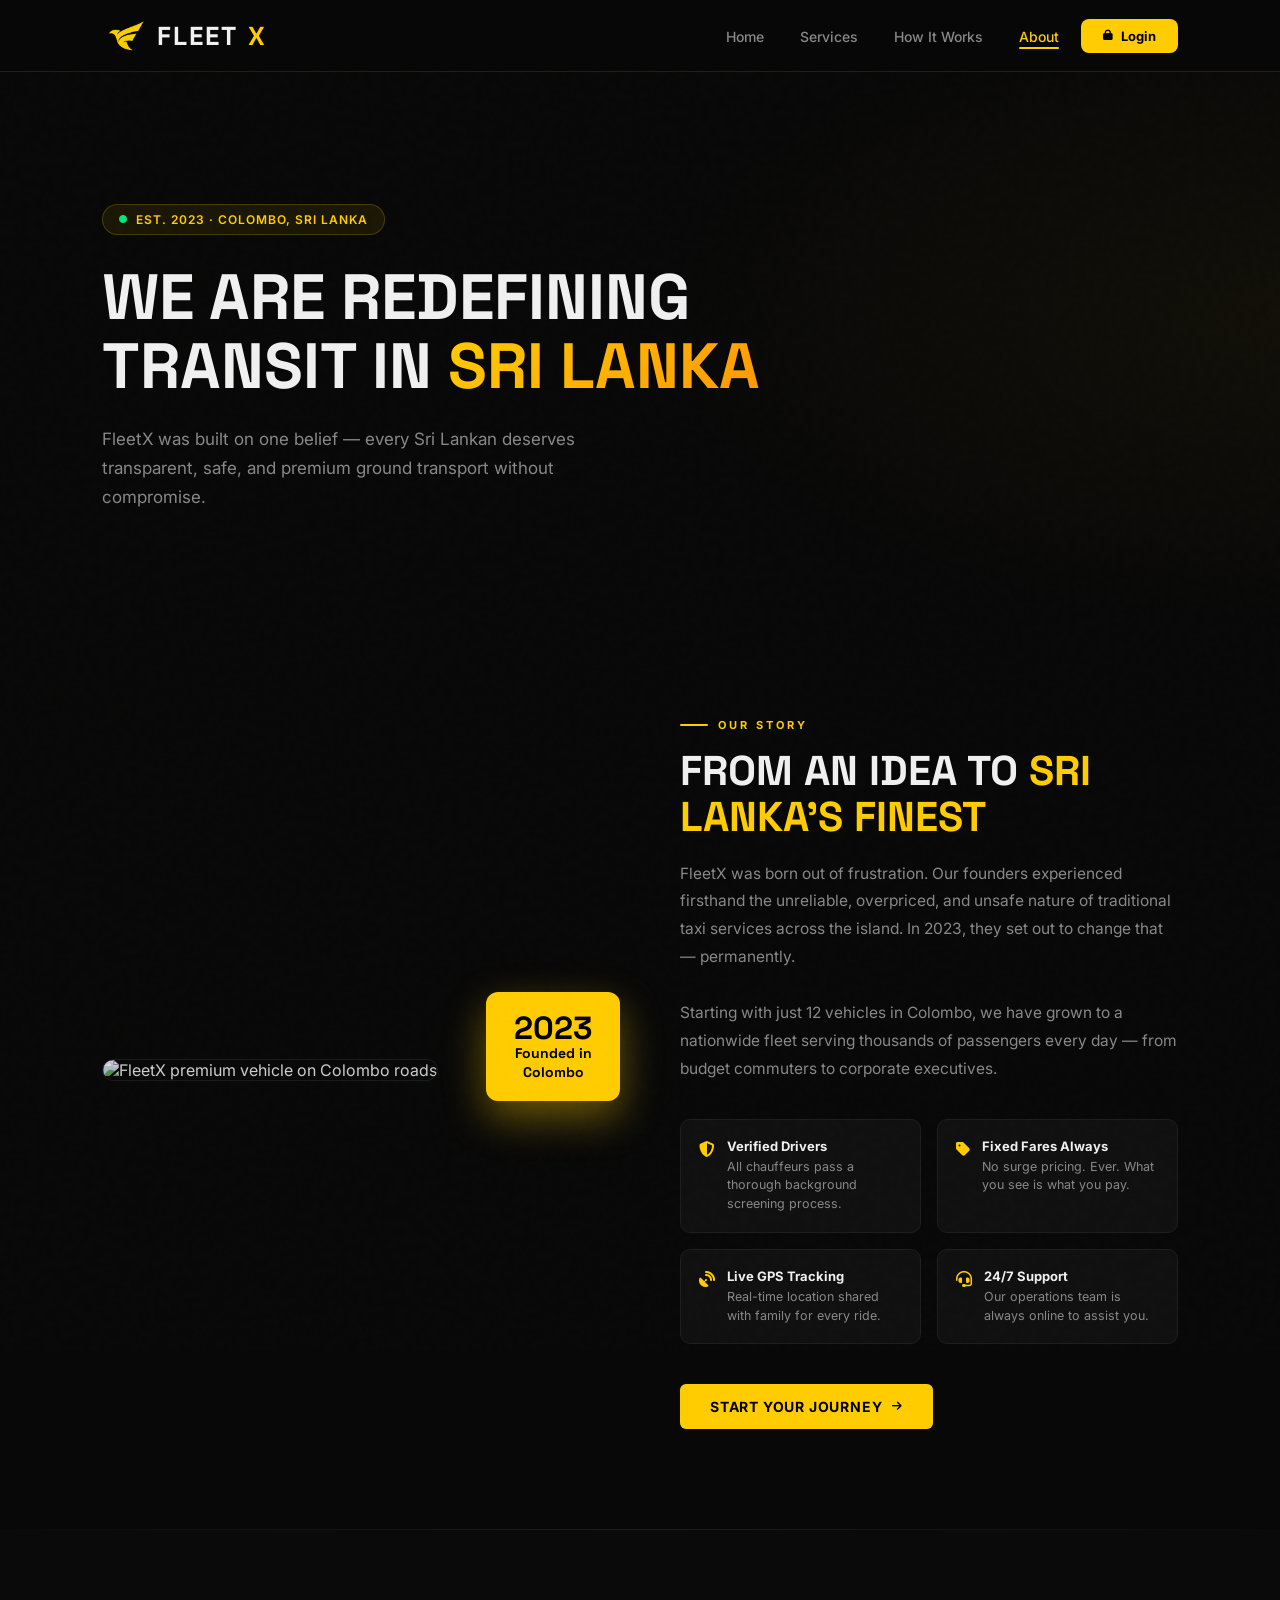
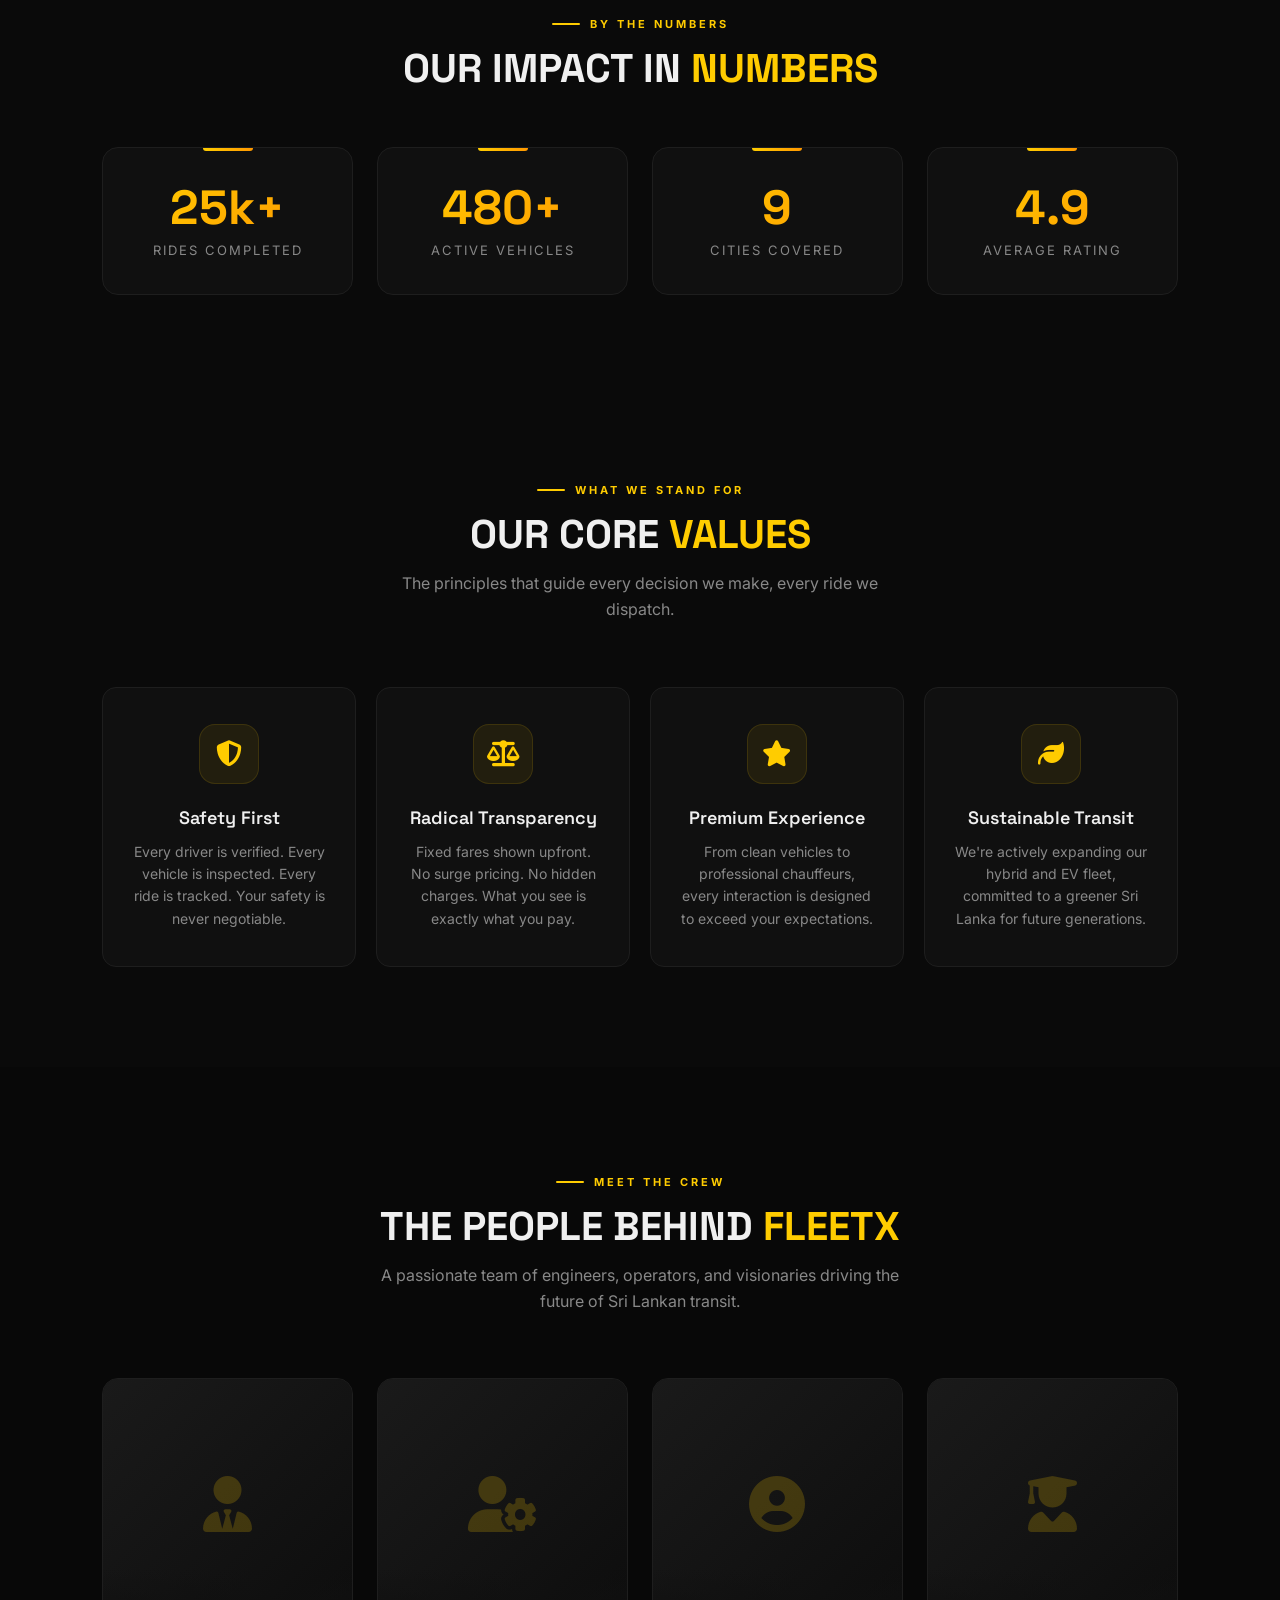
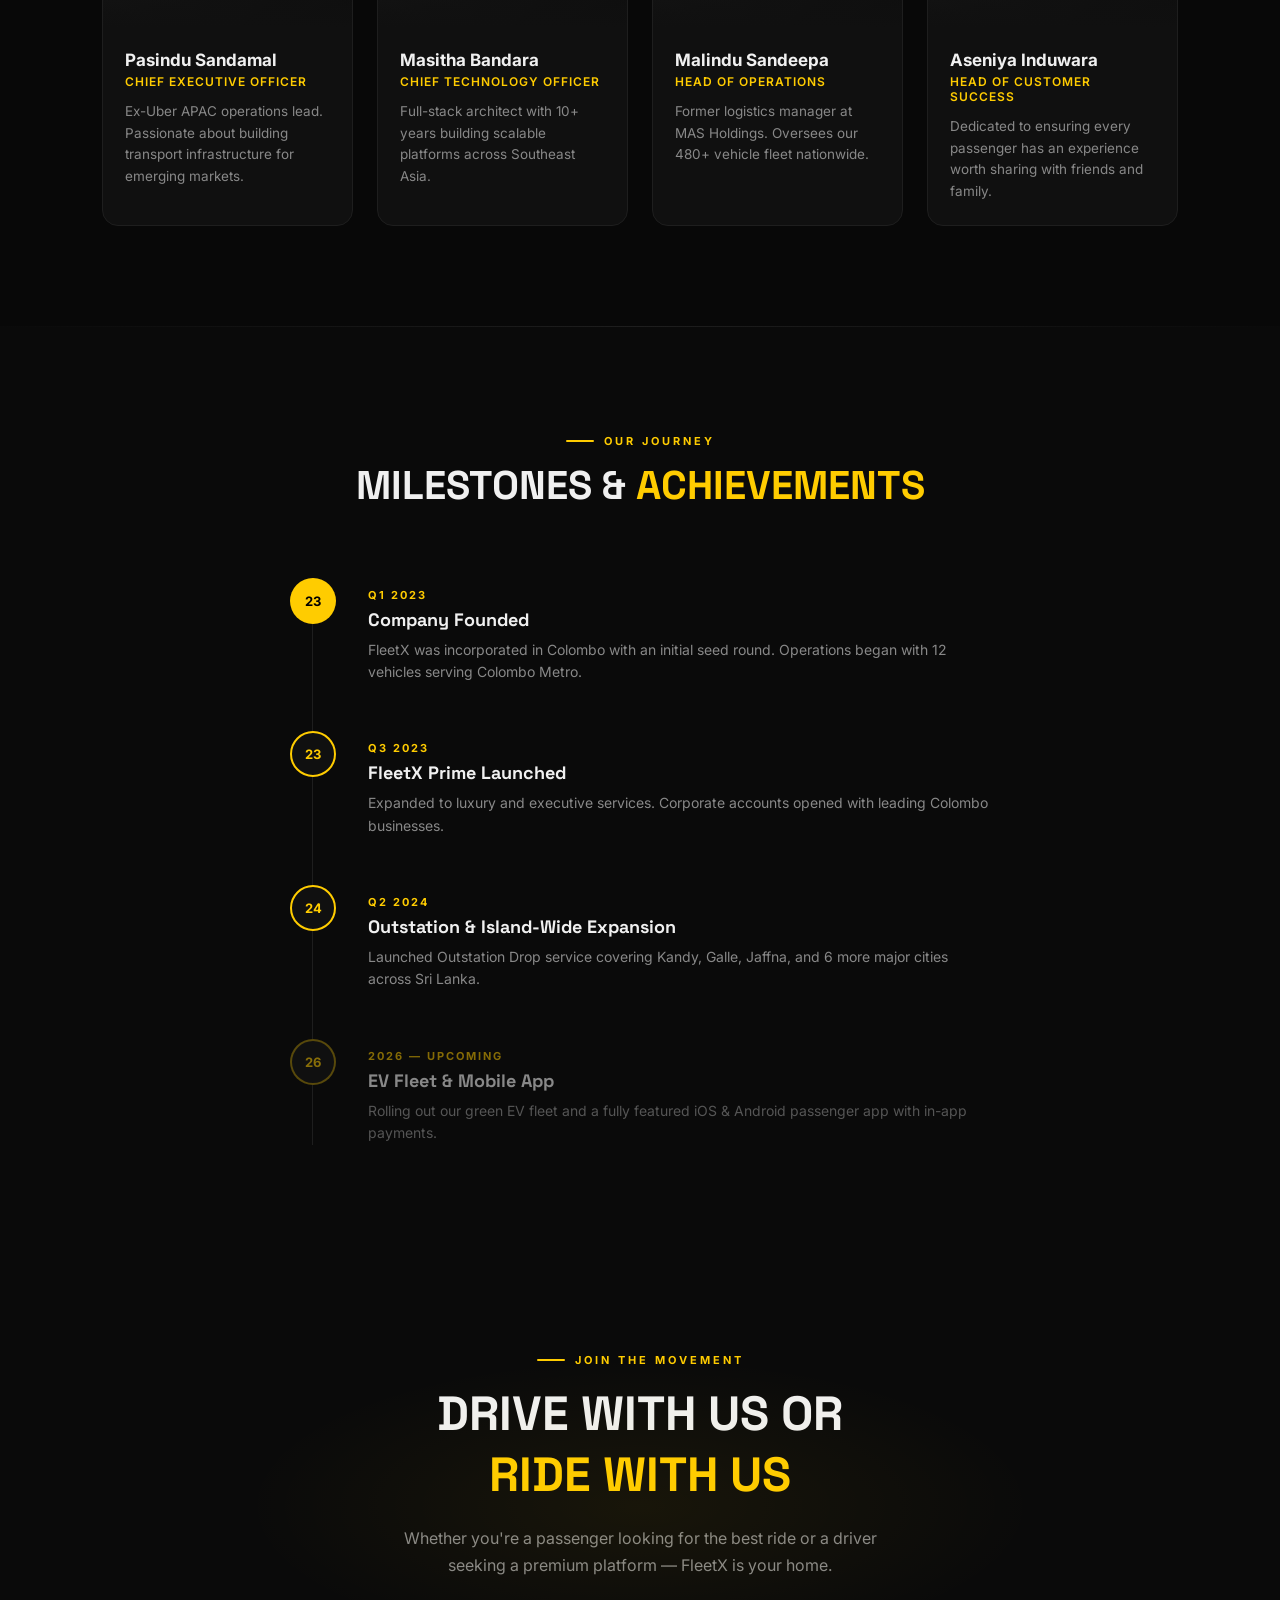
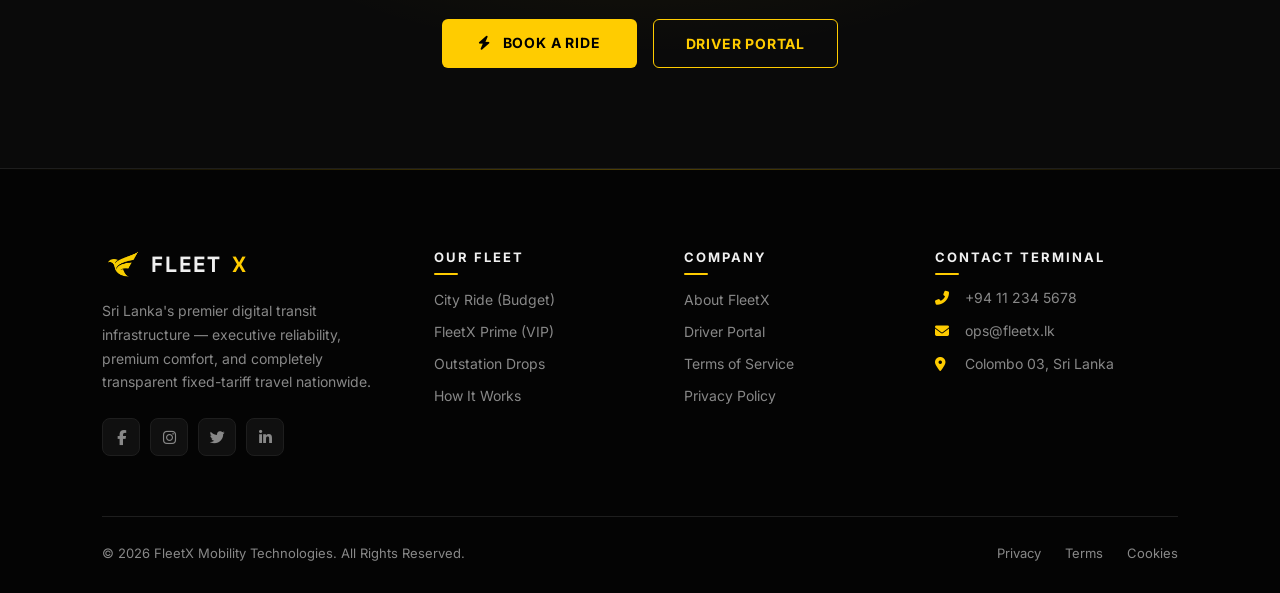
==== about.html @ 4b67a102 "Replace project with pasindu136/fleetX - updated full project files" ====
<!DOCTYPE html>
<html lang="en">

<head>
    <meta charset="UTF-8">
    <meta name="viewport" content="width=device-width, initial-scale=1.0">
    <meta name="description"
        content="About FleetX — Learn our story, mission, and the team driving Sri Lanka's premium taxi revolution.">
    <title>FleetX | About Us — Our Story &amp; Mission</title>
    <link rel="stylesheet" href="https://cdnjs.cloudflare.com/ajax/libs/font-awesome/6.4.0/css/all.min.css">
    <link rel="stylesheet" href="css/style.css">
</head>

<body>

    <!-- PAGE LOADER -->
    <div class="page-loader" id="pageLoader">
        <div class="loader-spinner"></div>
        <div class="loader-text">Loading Story...</div>
    </div>

    <!-- HEADER -->
    <header id="mainHeader">
        <a href="index.html" class="logo" style="display: flex; align-items: center; gap: 10px; text-decoration: none;">
            <img src="img/hed-logo.png" alt="FleetX Logo" style="height: 35px; width: auto; object-fit: contain;">
            FLEET<span>X</span>
        </a>
        <nav>
            <ul>
                <li><a href="index.html">Home</a></li>
                <li><a href="booking.html">Services</a></li>
                <li><a href="index.html#how-it-works">How It Works</a></li>
                <li><a href="about.html" class="active">About</a></li>
                <li id="navAuthArea">
                    <a href="#" onclick="fxOpenAuthPanel(); return false;" class="fx-login-trigger" id="fxLoginBtn" style="padding:9px 22px;font-size:13px;display:flex;align-items:center;gap:8px;text-decoration:none; background: var(--accent, #ffcc00); color: #000; font-weight: 700; border-radius: 8px; transition: opacity 0.2s, transform 0.2s;" onmouseover="this.style.opacity='0.9'; this.style.transform='translateY(-1px)';" onmouseout="this.style.opacity='1'; this.style.transform='translateY(0)';">
                        <i class="fas fa-lock" style="font-size:11px;"></i> Login
                    </a>
                </li>
            </ul>
        </nav>
    </header>

    <!-- ABOUT HERO -->
    <section class="about-hero page-wrapper">
        <div class="about-hero-bg"></div>
        <div class="about-hero-glow"></div>
        <div style="position: relative; z-index: 10; max-width: 700px;">
            <div class="hero-badge" style="animation: none; opacity: 1;">
                <i class="fas fa-circle" style="font-size: 8px; color: var(--success);"></i>
                Est. 2023 · Colombo, Sri Lanka
            </div>
            <h1
                style="font-family: var(--font-display); font-size: 4rem; font-weight: 700; line-height: 1.08; margin-bottom: 24px;">
                WE ARE REDEFINING<br>TRANSIT IN <span
                    style="background: linear-gradient(135deg, #ffcc00, #ff9800); -webkit-background-clip: text; -webkit-text-fill-color: transparent; background-clip: text;">SRI
                    LANKA</span>
            </h1>
            <p style="font-size: 17px; color: var(--text-muted); line-height: 1.7; max-width: 560px;">
                FleetX was built on one belief — every Sri Lankan deserves transparent, safe, and premium ground
                transport without compromise.
            </p>
        </div>
    </section>

    <!-- ABOUT STORY SECTION -->
    <section style="padding: 0 0 0 0; background: var(--bg-main);">
        <div class="about-grid" style="padding-top: 80px;">
            <div class="about-image-block reveal">
                <img src="https://images.unsplash.com/photo-1449965408869-eaa3f722e40d?auto=format&fit=crop&w=800&q=80"
                    alt="FleetX premium vehicle on Colombo roads" class="about-image-main" />
                <div class="about-image-badge">
                    <span class="big">2023</span>
                    Founded in<br>Colombo
                </div>
            </div>

            <div class="about-text-block reveal reveal-delay-1">
                <div class="section-label">Our Story</div>
                <h2>FROM AN IDEA TO <span>SRI LANKA'S FINEST</span></h2>
                <p>
                    FleetX was born out of frustration. Our founders experienced firsthand the unreliable, overpriced,
                    and unsafe nature of traditional taxi services across the island. In 2023, they set out to change
                    that — permanently.
                    <br><br>
                    Starting with just 12 vehicles in Colombo, we have grown to a nationwide fleet serving thousands of
                    passengers every day — from budget commuters to corporate executives.
                </p>

                <div class="about-features">
                    <div class="about-feature-item">
                        <i class="fas fa-shield-alt"></i>
                        <div>
                            <h5>Verified Drivers</h5>
                            <p>All chauffeurs pass a thorough background screening process.</p>
                        </div>
                    </div>
                    <div class="about-feature-item">
                        <i class="fas fa-tag"></i>
                        <div>
                            <h5>Fixed Fares Always</h5>
                            <p>No surge pricing. Ever. What you see is what you pay.</p>
                        </div>
                    </div>
                    <div class="about-feature-item">
                        <i class="fas fa-satellite-dish"></i>
                        <div>
                            <h5>Live GPS Tracking</h5>
                            <p>Real-time location shared with family for every ride.</p>
                        </div>
                    </div>
                    <div class="about-feature-item">
                        <i class="fas fa-headset"></i>
                        <div>
                            <h5>24/7 Support</h5>
                            <p>Our operations team is always online to assist you.</p>
                        </div>
                    </div>
                </div>

                <a href="#" onclick="fxRequireAuth(() => { window.location.href = 'booking.html'; }); return false;"
                    class="btn-primary"
                    style="display: inline-flex; align-items: center; gap: 10px; font-size: 14px; padding: 14px 30px; text-decoration: none;">
                    Start Your Journey <i class="fas fa-arrow-right" style="font-size: 11px;"></i>
                </a>
            </div>
        </div>
    </section>

    <!-- NUMBERS SECTION -->
    <section style="padding: 80px 8%; background: #0a0a0a; position: relative;">
        <div
            style="position: absolute; top: 0; left: 0; right: 0; height: 1px; background: linear-gradient(to right, transparent, var(--border), transparent);">
        </div>
        <div class="section-title reveal" style="margin-bottom: 56px;">
            <div class="section-label">By The Numbers</div>
            <h2>OUR IMPACT IN <span>NUMBERS</span></h2>
        </div>
        <div style="display: grid; grid-template-columns: repeat(auto-fit, minmax(200px, 1fr)); gap: 24px;">
            <div class="reveal reveal-delay-1"
                style="background: var(--bg-card); border: 1px solid var(--border); border-radius: 16px; padding: 36px 28px; text-align: center; position: relative; overflow: hidden;">
                <div
                    style="position: absolute; top: 0; left: 50%; transform: translateX(-50%); width: 50px; height: 3px; background: linear-gradient(to right, var(--accent), #ff9800); border-radius: 0 0 4px 4px;">
                </div>
                <div
                    style="font-family: var(--font-display); font-size: 3rem; font-weight: 700; background: linear-gradient(135deg, #ffcc00, #ff9800); -webkit-background-clip: text; -webkit-text-fill-color: transparent; background-clip: text; line-height: 1; margin-bottom: 10px;">
                    25k+</div>
                <div style="color: var(--text-muted); font-size: 13px; text-transform: uppercase; letter-spacing: 2px;">
                    Rides Completed</div>
            </div>
            <div class="reveal reveal-delay-2"
                style="background: var(--bg-card); border: 1px solid var(--border); border-radius: 16px; padding: 36px 28px; text-align: center; position: relative; overflow: hidden;">
                <div
                    style="position: absolute; top: 0; left: 50%; transform: translateX(-50%); width: 50px; height: 3px; background: linear-gradient(to right, var(--accent), #ff9800); border-radius: 0 0 4px 4px;">
                </div>
                <div
                    style="font-family: var(--font-display); font-size: 3rem; font-weight: 700; background: linear-gradient(135deg, #ffcc00, #ff9800); -webkit-background-clip: text; -webkit-text-fill-color: transparent; background-clip: text; line-height: 1; margin-bottom: 10px;">
                    480+</div>
                <div style="color: var(--text-muted); font-size: 13px; text-transform: uppercase; letter-spacing: 2px;">
                    Active Vehicles</div>
            </div>
            <div class="reveal reveal-delay-3"
                style="background: var(--bg-card); border: 1px solid var(--border); border-radius: 16px; padding: 36px 28px; text-align: center; position: relative; overflow: hidden;">
                <div
                    style="position: absolute; top: 0; left: 50%; transform: translateX(-50%); width: 50px; height: 3px; background: linear-gradient(to right, var(--accent), #ff9800); border-radius: 0 0 4px 4px;">
                </div>
                <div
                    style="font-family: var(--font-display); font-size: 3rem; font-weight: 700; background: linear-gradient(135deg, #ffcc00, #ff9800); -webkit-background-clip: text; -webkit-text-fill-color: transparent; background-clip: text; line-height: 1; margin-bottom: 10px;">
                    9</div>
                <div style="color: var(--text-muted); font-size: 13px; text-transform: uppercase; letter-spacing: 2px;">
                    Cities Covered</div>
            </div>
            <div class="reveal reveal-delay-4"
                style="background: var(--bg-card); border: 1px solid var(--border); border-radius: 16px; padding: 36px 28px; text-align: center; position: relative; overflow: hidden;">
                <div
                    style="position: absolute; top: 0; left: 50%; transform: translateX(-50%); width: 50px; height: 3px; background: linear-gradient(to right, var(--accent), #ff9800); border-radius: 0 0 4px 4px;">
                </div>
                <div
                    style="font-family: var(--font-display); font-size: 3rem; font-weight: 700; background: linear-gradient(135deg, #ffcc00, #ff9800); -webkit-background-clip: text; -webkit-text-fill-color: transparent; background-clip: text; line-height: 1; margin-bottom: 10px;">
                    4.9</div>
                <div style="color: var(--text-muted); font-size: 13px; text-transform: uppercase; letter-spacing: 2px;">
                    Average Rating</div>
            </div>
        </div>
    </section>

    <!-- VALUES SECTION -->
    <section class="values-section">
        <div class="section-title reveal">
            <div class="section-label">What We Stand For</div>
            <h2>OUR CORE <span>VALUES</span></h2>
            <p>The principles that guide every decision we make, every ride we dispatch.</p>
        </div>

        <div class="values-grid">
            <div class="value-card reveal reveal-delay-1">
                <div class="value-icon"><i class="fas fa-shield-alt"></i></div>
                <h4>Safety First</h4>
                <p>Every driver is verified. Every vehicle is inspected. Every ride is tracked. Your safety is never
                    negotiable.</p>
            </div>
            <div class="value-card reveal reveal-delay-2">
                <div class="value-icon"><i class="fas fa-balance-scale"></i></div>
                <h4>Radical Transparency</h4>
                <p>Fixed fares shown upfront. No surge pricing. No hidden charges. What you see is exactly what you pay.
                </p>
            </div>
            <div class="value-card reveal reveal-delay-3">
                <div class="value-icon"><i class="fas fa-star"></i></div>
                <h4>Premium Experience</h4>
                <p>From clean vehicles to professional chauffeurs, every interaction is designed to exceed your
                    expectations.</p>
            </div>
            <div class="value-card reveal reveal-delay-4">
                <div class="value-icon"><i class="fas fa-leaf"></i></div>
                <h4>Sustainable Transit</h4>
                <p>We're actively expanding our hybrid and EV fleet, committed to a greener Sri Lanka for future
                    generations.</p>
            </div>
        </div>
    </section>

    <!-- TEAM SECTION -->
    <section class="team-section">
        <div class="section-title reveal">
            <div class="section-label">Meet The Crew</div>
            <h2>THE PEOPLE BEHIND <span>FLEETX</span></h2>
            <p>A passionate team of engineers, operators, and visionaries driving the future of Sri Lankan transit.</p>
        </div>

        <div class="team-grid">
            <div class="team-card reveal reveal-delay-1">
                <div class="team-card-img">
                    <i class="fas fa-user-tie"></i>
                </div>
                <div class="team-card-body">
                    <h4>Pasindu Sandamal</h4>
                    <div class="role">Chief Executive Officer</div>
                    <p>Ex-Uber APAC operations lead. Passionate about building transport infrastructure for emerging
                        markets.</p>
                </div>
            </div>
            <div class="team-card reveal reveal-delay-2">
                <div class="team-card-img">
                    <i class="fas fa-user-cog"></i>
                </div>
                <div class="team-card-body">
                    <h4>Masitha Bandara</h4>
                    <div class="role">Chief Technology Officer</div>
                    <p>Full-stack architect with 10+ years building scalable platforms across Southeast Asia.</p>
                </div>
            </div>
            <div class="team-card reveal reveal-delay-3">
                <div class="team-card-img">
                    <i class="fas fa-user-circle"></i>
                </div>
                <div class="team-card-body">
                    <h4>Malindu Sandeepa</h4>
                    <div class="role">Head of Operations</div>
                    <p>Former logistics manager at MAS Holdings. Oversees our 480+ vehicle fleet nationwide.</p>
                </div>
            </div>
            <div class="team-card reveal reveal-delay-4">
                <div class="team-card-img">
                    <i class="fas fa-user-graduate"></i>
                </div>
                <div class="team-card-body">
                    <h4>Aseniya Induwara</h4>
                    <div class="role">Head of Customer Success</div>
                    <p>Dedicated to ensuring every passenger has an experience worth sharing with friends and family.
                    </p>
                </div>
            </div>
        </div>
    </section>

    <!-- MILESTONES TIMELINE -->
    <section style="padding: 100px 8%; background: #0a0a0a; position: relative;">
        <div
            style="position: absolute; top: 0; left: 0; right: 0; height: 1px; background: linear-gradient(to right, transparent, var(--border), transparent);">
        </div>
        <div class="section-title reveal" style="margin-bottom: 70px;">
            <div class="section-label">Our Journey</div>
            <h2>MILESTONES &amp; <span>ACHIEVEMENTS</span></h2>
        </div>
        <div style="max-width: 700px; margin: 0 auto; position: relative;">
            <div style="position: absolute; left: 22px; top: 0; bottom: 0; width: 1px; background: var(--border);">
            </div>

            <div class="reveal" style="display: flex; gap: 32px; margin-bottom: 48px; position: relative;">
                <div
                    style="width: 46px; height: 46px; background: var(--accent); border-radius: 50%; display: flex; align-items: center; justify-content: center; color: #000; font-weight: 700; font-size: 13px; flex-shrink: 0; position: relative; z-index: 2;">
                    23</div>
                <div style="padding-top: 10px;">
                    <div
                        style="font-size: 11px; color: var(--accent); font-weight: 700; text-transform: uppercase; letter-spacing: 2px; margin-bottom: 6px;">
                        Q1 2023</div>
                    <h4 style="font-family: var(--font-display); font-size: 18px; margin-bottom: 8px;">Company Founded
                    </h4>
                    <p style="color: var(--text-muted); font-size: 14px; line-height: 1.6;">FleetX was incorporated in
                        Colombo with an initial seed round. Operations began with 12 vehicles serving Colombo Metro.</p>
                </div>
            </div>

            <div class="reveal reveal-delay-1"
                style="display: flex; gap: 32px; margin-bottom: 48px; position: relative;">
                <div
                    style="width: 46px; height: 46px; background: var(--bg-card); border: 2px solid var(--accent); border-radius: 50%; display: flex; align-items: center; justify-content: center; color: var(--accent); font-weight: 700; font-size: 13px; flex-shrink: 0; position: relative; z-index: 2;">
                    23</div>
                <div style="padding-top: 10px;">
                    <div
                        style="font-size: 11px; color: var(--accent); font-weight: 700; text-transform: uppercase; letter-spacing: 2px; margin-bottom: 6px;">
                        Q3 2023</div>
                    <h4 style="font-family: var(--font-display); font-size: 18px; margin-bottom: 8px;">FleetX Prime
                        Launched</h4>
                    <p style="color: var(--text-muted); font-size: 14px; line-height: 1.6;">Expanded to luxury and
                        executive services. Corporate accounts opened with leading Colombo businesses.</p>
                </div>
            </div>

            <div class="reveal reveal-delay-2"
                style="display: flex; gap: 32px; margin-bottom: 48px; position: relative;">
                <div
                    style="width: 46px; height: 46px; background: var(--bg-card); border: 2px solid var(--accent); border-radius: 50%; display: flex; align-items: center; justify-content: center; color: var(--accent); font-weight: 700; font-size: 13px; flex-shrink: 0; position: relative; z-index: 2;">
                    24</div>
                <div style="padding-top: 10px;">
                    <div
                        style="font-size: 11px; color: var(--accent); font-weight: 700; text-transform: uppercase; letter-spacing: 2px; margin-bottom: 6px;">
                        Q2 2024</div>
                    <h4 style="font-family: var(--font-display); font-size: 18px; margin-bottom: 8px;">Outstation &amp;
                        Island-Wide Expansion</h4>
                    <p style="color: var(--text-muted); font-size: 14px; line-height: 1.6;">Launched Outstation Drop
                        service covering Kandy, Galle, Jaffna, and 6 more major cities across Sri Lanka.</p>
                </div>
            </div>

            <div class="reveal reveal-delay-3" style="display: flex; gap: 32px; position: relative;">
                <div
                    style="width: 46px; height: 46px; background: var(--bg-card); border: 2px solid rgba(255, 204, 0, 0.3); border-radius: 50%; display: flex; align-items: center; justify-content: center; color: rgba(255, 204, 0, 0.5); font-weight: 700; font-size: 13px; flex-shrink: 0; position: relative; z-index: 2;">
                    26</div>
                <div style="padding-top: 10px;">
                    <div
                        style="font-size: 11px; color: rgba(255, 204, 0, 0.5); font-weight: 700; text-transform: uppercase; letter-spacing: 2px; margin-bottom: 6px;">
                        2026 — Upcoming</div>
                    <h4
                        style="font-family: var(--font-display); font-size: 18px; margin-bottom: 8px; color: var(--text-muted);">
                        EV Fleet &amp; Mobile App</h4>
                    <p style="color: var(--text-dim); font-size: 14px; line-height: 1.6;">Rolling out our green EV fleet
                        and a fully featured iOS &amp; Android passenger app with in-app payments.</p>
                </div>
            </div>
        </div>
    </section>

    <!-- CTA SECTION -->
    <section class="cta-section reveal">
        <div class="section-label" style="justify-content: center;">Join the Movement</div>
        <h2>DRIVE WITH US OR<br><span>RIDE WITH US</span></h2>
        <p>Whether you're a passenger looking for the best ride or a driver seeking a premium platform — FleetX is your
            home.</p>
        <div class="cta-btn-group">
            <a href="index.html" class="btn-primary"
                style="font-size: 14px; padding: 15px 36px; text-decoration: none;">
                <i class="fas fa-bolt" style="margin-right: 8px;"></i> Book a Ride
            </a>
            <a href="#" onclick="fxShowToast('Driver Portal integration coming soon!', 'info'); return false;"
                class="btn-outline-accent" style="font-size: 14px; padding: 15px 32px; text-decoration: none;">
                Driver Portal
            </a>
        </div>
    </section>

    <!-- FOOTER -->
    <footer class="main-footer">
        <div class="footer-grid">
            <div class="footer-col">
                <a href="index.html" class="logo"
                    style="font-size: 22px; display: inline-flex; align-items: center; gap: 10px; margin-bottom: 20px; text-decoration: none;">
                    <img src="img/hed-logo.png" alt="FleetX Logo" style="height: 30px; width: auto; object-fit: contain;">
                    FLEET<span>X</span>
                </a>
                <p>Sri Lanka's premier digital transit infrastructure — executive reliability, premium comfort, and
                    completely transparent fixed-tariff travel nationwide.</p>
                <div class="footer-social-links">
                    <a href="#" aria-label="Facebook"><i class="fab fa-facebook-f"></i></a>
                    <a href="#" aria-label="Instagram"><i class="fab fa-instagram"></i></a>
                    <a href="#" aria-label="Twitter"><i class="fab fa-twitter"></i></a>
                    <a href="#" aria-label="LinkedIn"><i class="fab fa-linkedin-in"></i></a>
                </div>
            </div>
            <div class="footer-col">
                <h4>Our Fleet</h4>
                <ul>
                    <li><a href="index.html#services">City Ride (Budget)</a></li>
                    <li><a href="index.html#services">FleetX Prime (VIP)</a></li>
                    <li><a href="index.html#services">Outstation Drops</a></li>
                    <li><a href="index.html#how-it-works">How It Works</a></li>
                </ul>
            </div>
            <div class="footer-col">
                <h4>Company</h4>
                <ul>
                    <li><a href="about.html">About FleetX</a></li>
                    <li><a href="#"
                            onclick="fxShowToast('Driver Portal integration coming soon!', 'info'); return false;">Driver
                            Portal</a></li>
                    <li><a href="#">Terms of Service</a></li>
                    <li><a href="#">Privacy Policy</a></li>
                </ul>
            </div>
            <div class="footer-col">
                <h4>Contact Terminal</h4>
                <div class="footer-contact-item"><i class="fas fa-phone-alt"></i><span>+94 11 234 5678</span></div>
                <div class="footer-contact-item"><i class="fas fa-envelope"></i><span>ops@fleetx.lk</span></div>
                <div class="footer-contact-item"><i class="fas fa-map-marker-alt"></i><span>Colombo 03, Sri Lanka</span>
                </div>
            </div>
        </div>
        <div class="footer-bottom">
            <p>&copy; 2026 FleetX Mobility Technologies. All Rights Reserved.</p>
            <div class="footer-bottom-links">
                <a href="#">Privacy</a>
                <a href="#">Terms</a>
                <a href="#">Cookies</a>
            </div>
        </div>
    </footer>

    <script src="https://cdn.jsdelivr.net/npm/@supabase/supabase-js@2"></script>
    <script src="auth.js"></script>
    <script>
        // Preloader
        const loader = document.getElementById('pageLoader');
        window.addEventListener('load', () => {
            setTimeout(() => loader.classList.add('fade-out'), 500);
        });

        // Header Scroll
        const header = document.getElementById('mainHeader');
        window.addEventListener('scroll', () => {
            header.classList.toggle('scrolled', window.scrollY > 60);
        });

        // Scroll Reveal
        const reveals = document.querySelectorAll('.reveal');
        const revealObs = new IntersectionObserver((entries) => {
            entries.forEach(e => { if (e.isIntersecting) e.target.classList.add('visible'); });
        }, { threshold: 0.08, rootMargin: '0px 0px -30px 0px' });
        reveals.forEach(el => revealObs.observe(el));
    </script>
</body>

</html>
---- css/style.css ----
@import url('https://fonts.googleapis.com/css2?family=Inter:wght@300;400;500;600;700;800;900&family=Space+Grotesk:wght@400;500;600;700&display=swap');

:root {
    --bg-main: #080808;
    --bg-card: #101010;
    --bg-glass: rgba(16, 16, 16, 0.7);
    --accent: #ffcc00;
    --accent-hover: #e6b800;
    --accent-glow: rgba(255, 204, 0, 0.15);
    --accent-dim: rgba(255, 204, 0, 0.08);
    --text-main: #f0f0f0;
    --text-muted: #888;
    --text-dim: #555;
    --border: #1e1e1e;
    --border-glow: rgba(255, 204, 0, 0.25);
    --success: #00e676;
    --error: #ff3d57;
    --gradient-hero: linear-gradient(135deg, #080808 0%, #0d0d0d 100%);
    --font-main: 'Inter', sans-serif;
    --font-display: 'Space Grotesk', sans-serif;
}

*, *::before, *::after {
    margin: 0; padding: 0;
    box-sizing: border-box;
}

html { scroll-behavior: smooth; }

body {
    background-color: var(--bg-main);
    color: var(--text-main);
    font-family: var(--font-main);
    -webkit-font-smoothing: antialiased;
    overflow-x: hidden;
}

/* ================================================================
   ANIMATED NOISE GRAIN OVERLAY
================================================================ */
body::before {
    content: '';
    position: fixed;
    top: -50%; left: -50%;
    width: 200%; height: 200%;
    background-image: url("data:image/svg+xml,%3Csvg viewBox='0 0 256 256' xmlns='http://www.w3.org/2000/svg'%3E%3Cfilter id='noise'%3E%3CfeTurbulence type='fractalNoise' baseFrequency='0.9' numOctaves='4' stitchTiles='stitch'/%3E%3C/filter%3E%3Crect width='100%25' height='100%25' filter='url(%23noise)' opacity='0.03'/%3E%3C/svg%3E");
    pointer-events: none;
    z-index: 9998;
    opacity: 0.4;
    animation: grainShift 0.5s steps(2) infinite;
}
@keyframes grainShift {
    0% { transform: translate(0, 0); }
    25% { transform: translate(-2%, 1%); }
    50% { transform: translate(1%, -1%); }
    75% { transform: translate(-1%, 2%); }
    100% { transform: translate(0, 0); }
}

/* ================================================================
   SCROLLBAR
================================================================ */
::-webkit-scrollbar { width: 5px; }
::-webkit-scrollbar-track { background: var(--bg-main); }
::-webkit-scrollbar-thumb { background: #2a2a2a; border-radius: 10px; }
::-webkit-scrollbar-thumb:hover { background: var(--accent); }

/* ================================================================
   HEADER / NAVIGATION
================================================================ */
header {
    display: flex;
    justify-content: space-between;
    align-items: center;
    padding: 18px 8%;
    background: rgba(8, 8, 8, 0.85);
    backdrop-filter: blur(24px);
    -webkit-backdrop-filter: blur(24px);
    border-bottom: 1px solid rgba(255, 204, 0, 0.12);
    position: fixed;
    top: 0; left: 0;
    width: 100%;
    z-index: 9999;
    transition: all 0.4s ease;
}

header.scrolled {
    padding: 14px 8%;
    background: rgba(4, 4, 4, 0.97);
    box-shadow: 0 4px 30px rgba(0, 0, 0, 0.6);
}

.logo {
    font-family: var(--font-display);
    font-size: 26px;
    font-weight: 700;
    letter-spacing: 2px;
    color: var(--text-main);
    text-decoration: none;
    display: flex;
    align-items: center;
    gap: 4px;
}
.logo span { color: var(--accent); }

nav ul {
    display: flex;
    list-style: none;
    align-items: center;
    gap: 8px;
}
nav ul li a {
    color: var(--text-muted);
    text-decoration: none;
    font-weight: 500;
    font-size: 14px;
    padding: 8px 14px;
    border-radius: 6px;
    transition: all 0.25s ease;
    position: relative;
}
nav ul li a::after {
    content: '';
    position: absolute;
    bottom: 4px; left: 50%;
    transform: translateX(-50%);
    width: 0; height: 2px;
    background: var(--accent);
    border-radius: 2px;
    transition: width 0.3s ease;
}
nav ul li a:hover { color: #fff; }
nav ul li a:hover::after, nav ul li a.active::after { width: calc(100% - 28px); }
nav ul li a.active { color: var(--accent); }

/* ================================================================
   BUTTONS
================================================================ */
.btn-primary {
    background: var(--accent);
    color: #000;
    border: none;
    padding: 11px 24px;
    border-radius: 6px;
    cursor: pointer;
    font-weight: 700;
    font-size: 13px;
    text-transform: uppercase;
    letter-spacing: 0.8px;
    font-family: var(--font-main);
    transition: all 0.3s cubic-bezier(0.34, 1.56, 0.64, 1);
    position: relative;
    overflow: hidden;
}
.btn-primary::after {
    content: '';
    position: absolute;
    inset: 0;
    background: linear-gradient(135deg, rgba(255,255,255,0.15), transparent);
    opacity: 0;
    transition: opacity 0.3s;
}
.btn-primary:hover {
    background: #ffe033;
    transform: translateY(-2px);
    box-shadow: 0 8px 24px rgba(255, 204, 0, 0.4);
}
.btn-primary:hover::after { opacity: 1; }
.btn-primary:active { transform: translateY(0); }

.btn-secondary {
    background: transparent;
    color: var(--text-main);
    border: 1px solid var(--border);
    padding: 11px 24px;
    border-radius: 6px;
    cursor: pointer;
    font-weight: 600;
    font-size: 13px;
    text-transform: uppercase;
    letter-spacing: 0.8px;
    font-family: var(--font-main);
    transition: all 0.3s ease;
}
.btn-secondary:hover {
    border-color: var(--accent);
    color: var(--accent);
    background: var(--accent-dim);
    transform: translateY(-2px);
}

.btn-outline-accent {
    background: transparent;
    color: var(--accent);
    border: 1px solid var(--accent);
    padding: 11px 24px;
    border-radius: 6px;
    cursor: pointer;
    font-weight: 700;
    font-size: 13px;
    text-transform: uppercase;
    letter-spacing: 0.8px;
    font-family: var(--font-main);
    transition: all 0.3s ease;
}
.btn-outline-accent:hover {
    background: var(--accent);
    color: #000;
    transform: translateY(-2px);
    box-shadow: 0 6px 20px rgba(255, 204, 0, 0.3);
}

.btn-logout {
    color: #ff4757 !important;
    font-size: 16px;
    transition: 0.3s ease;
    background: transparent;
    border: none;
    cursor: pointer;
}
.btn-logout:hover { color: #ff6b81 !important; transform: scale(1.1); }

/* ================================================================
   INPUTS
================================================================ */
.input-group {
    position: relative;
    margin-bottom: 20px;
}
.input-group input, .input-group select, .input-group textarea {
    width: 100%;
    padding: 15px 16px;
    background: rgba(20, 20, 20, 0.8);
    border: 1px solid var(--border);
    color: var(--text-main);
    border-radius: 8px;
    font-size: 14px;
    font-family: var(--font-main);
    transition: all 0.3s ease;
    outline: none;
}
.input-group input:focus, .input-group select:focus, .input-group textarea:focus {
    border-color: rgba(255, 204, 0, 0.5);
    background: rgba(10, 10, 10, 0.95);
    box-shadow: 0 0 0 3px rgba(255, 204, 0, 0.08);
}
.input-group label {
    position: absolute;
    left: 16px; top: 50%;
    transform: translateY(-50%);
    color: var(--text-muted);
    pointer-events: none;
    transition: all 0.3s ease;
    font-size: 14px;
}
.input-group input:focus ~ label,
.input-group input:not(:placeholder-shown) ~ label {
    top: -10px; left: 12px;
    font-size: 11px;
    color: var(--accent);
    background: var(--bg-main);
    padding: 0 6px;
    font-weight: 600;
    letter-spacing: 0.5px;
}

/* ================================================================
   PAGE LOADER
================================================================ */
.page-loader {
    display: none !important;
}
.page-loader.fade-out { display: none !important; }
.loader-spinner {
    width: 44px; height: 44px;
    border: 2px solid rgba(255, 204, 0, 0.1);
    border-radius: 50%;
    border-top-color: var(--accent);
    animation: spin 0.9s cubic-bezier(0.5, 0.1, 0.5, 0.9) infinite;
    margin-bottom: 20px;
}
.loader-text {
    color: var(--text-muted);
    font-size: 11px;
    text-transform: uppercase;
    letter-spacing: 4px;
    font-weight: 600;
    animation: pulse 1.5s ease-in-out infinite;
}
@keyframes spin { to { transform: rotate(360deg); } }
@keyframes pulse { 0%, 100% { opacity: 0.4; } 50% { opacity: 1; } }

/* ================================================================
   COMMON LAYOUT
================================================================ */
.hero-wrapper, .dashboard-container, .auth-wrapper, .page-wrapper {
    padding-top: 85px !important;
}

.section-label {
    display: inline-flex;
    align-items: center;
    gap: 10px;
    font-size: 11px;
    font-weight: 700;
    text-transform: uppercase;
    letter-spacing: 3px;
    color: var(--accent);
    margin-bottom: 16px;
}
.section-label::before {
    content: '';
    display: inline-block;
    width: 28px;
    height: 2px;
    background: var(--accent);
    border-radius: 2px;
}

/* ================================================================
   HERO SECTION
================================================================ */
.hero-wrapper {
    min-height: 100vh;
    display: flex;
    align-items: center;
    padding: 0 8%;
    position: relative;
    overflow: hidden;
    background: var(--bg-main);
}

.hero-bg-overlay {
    position: absolute;
    inset: 0;
    background-image:
        linear-gradient(to right, #080808 40%, rgba(8,8,8,0.85) 65%, rgba(8,8,8,0.2) 100%),
        url('https://images.unsplash.com/photo-1503376780353-7e6692767b70?auto=format&fit=crop&w=1920&q=80');
    background-size: cover;
    background-position: center;
    z-index: 0;
}

.hero-glow {
    position: absolute;
    top: 20%;
    left: 35%;
    width: 600px;
    height: 600px;
    background: radial-gradient(circle, rgba(255, 204, 0, 0.05) 0%, transparent 70%);
    pointer-events: none;
    z-index: 1;
}

.hero-content {
    max-width: 680px;
    z-index: 10;
    position: relative;
}

.hero-badge {
    display: inline-flex;
    align-items: center;
    gap: 8px;
    background: rgba(255, 204, 0, 0.08);
    border: 1px solid rgba(255, 204, 0, 0.2);
    padding: 7px 16px;
    border-radius: 100px;
    font-size: 12px;
    color: var(--accent);
    font-weight: 600;
    letter-spacing: 1px;
    text-transform: uppercase;
    margin-bottom: 28px;
    animation: fadeInDown 0.8s ease forwards;
}

.hero-content h1 {
    font-family: var(--font-display);
    font-size: 4.5rem;
    font-weight: 700;
    line-height: 1.08;
    margin-bottom: 24px;
    animation: fadeInUp 0.9s ease 0.1s both;
}
.hero-content h1 .accent-text {
    background: linear-gradient(135deg, #ffcc00, #ff9800);
    -webkit-background-clip: text;
    -webkit-text-fill-color: transparent;
    background-clip: text;
}

.hero-content p {
    font-size: 17px;
    color: var(--text-muted);
    line-height: 1.7;
    margin-bottom: 40px;
    max-width: 540px;
    animation: fadeInUp 0.9s ease 0.2s both;
}

.hero-btn-group {
    display: flex;
    gap: 14px;
    flex-wrap: wrap;
    animation: fadeInUp 0.9s ease 0.3s both;
}

.hero-scroll-hint {
    position: absolute;
    bottom: 40px;
    left: 50%;
    transform: translateX(-50%);
    display: flex;
    flex-direction: column;
    align-items: center;
    gap: 8px;
    z-index: 10;
    animation: fadeIn 1s ease 1s both;
}
.hero-scroll-hint span {
    font-size: 10px;
    letter-spacing: 3px;
    text-transform: uppercase;
    color: var(--text-dim);
}
.scroll-mouse {
    width: 24px; height: 38px;
    border: 2px solid var(--text-dim);
    border-radius: 12px;
    display: flex;
    justify-content: center;
    padding-top: 6px;
}
.scroll-mouse::after {
    content: '';
    width: 4px; height: 8px;
    background: var(--accent);
    border-radius: 2px;
    animation: scrollDown 1.6s ease infinite;
}
@keyframes scrollDown {
    0% { opacity: 1; transform: translateY(0); }
    100% { opacity: 0; transform: translateY(10px); }
}

/* ================================================================
   STATS BAR
================================================================ */
.stats-bar {
    display: flex;
    justify-content: space-around;
    align-items: center;
    background: var(--bg-card);
    border-top: 1px solid var(--border);
    border-bottom: 1px solid var(--border);
    padding: 50px 8%;
    text-align: center;
    position: relative;
    overflow: hidden;
}
.stats-bar::before {
    content: '';
    position: absolute;
    top: 0; left: 0; right: 0;
    height: 2px;
    background: linear-gradient(to right, transparent, var(--accent), transparent);
}
.stat-item h3 {
    font-family: var(--font-display);
    font-size: 2.8rem;
    font-weight: 700;
    background: linear-gradient(135deg, #ffcc00, #ff9800);
    -webkit-background-clip: text;
    -webkit-text-fill-color: transparent;
    background-clip: text;
    line-height: 1;
}
.stat-item p {
    color: var(--text-muted);
    font-size: 12px;
    text-transform: uppercase;
    letter-spacing: 2px;
    margin-top: 8px;
}

/* ================================================================
   SERVICES SECTION
================================================================ */
.services-section {
    padding: 100px 8%;
    background: var(--bg-main);
    position: relative;
}
.services-section::before {
    content: '';
    position: absolute;
    top: 0; left: 0; right: 0;
    height: 1px;
    background: linear-gradient(to right, transparent, var(--border), transparent);
}

.section-title { text-align: center; margin-bottom: 64px; }
.section-title h2 {
    font-family: var(--font-display);
    font-size: 2.5rem;
    font-weight: 700;
    line-height: 1.1;
}
.section-title h2 span { color: var(--accent); }
.section-title p {
    color: var(--text-muted);
    font-size: 16px;
    margin-top: 14px;
    max-width: 520px;
    margin-left: auto;
    margin-right: auto;
    line-height: 1.6;
}

.services-grid {
    display: grid;
    grid-template-columns: repeat(auto-fit, minmax(300px, 1fr));
    gap: 24px;
}

.service-card {
    background: var(--bg-card);
    border: 1px solid var(--border);
    border-radius: 16px;
    padding: 40px 32px;
    transition: all 0.4s cubic-bezier(0.16, 1, 0.3, 1);
    position: relative;
    overflow: hidden;
    cursor: default;
}
.service-card::before {
    content: '';
    position: absolute;
    top: 0; left: 0;
    width: 100%; height: 3px;
    background: linear-gradient(to right, var(--accent), #ff9800);
    transform: scaleX(0);
    transform-origin: left;
    transition: transform 0.4s ease;
}
.service-card::after {
    content: '';
    position: absolute;
    bottom: -60px; right: -60px;
    width: 160px; height: 160px;
    border-radius: 50%;
    background: var(--accent-dim);
    transition: all 0.5s ease;
    opacity: 0;
}
.service-card:hover {
    transform: translateY(-8px);
    border-color: rgba(255, 204, 0, 0.15);
    box-shadow: 0 20px 60px rgba(0, 0, 0, 0.6), 0 0 40px rgba(255, 204, 0, 0.05);
}
.service-card:hover::before { transform: scaleX(1); }
.service-card:hover::after { opacity: 1; bottom: -40px; right: -40px; }

.service-icon {
    width: 56px; height: 56px;
    background: var(--accent-dim);
    border: 1px solid rgba(255, 204, 0, 0.15);
    border-radius: 14px;
    display: flex;
    align-items: center;
    justify-content: center;
    font-size: 24px;
    color: var(--accent);
    margin-bottom: 24px;
    transition: all 0.3s ease;
}
.service-card:hover .service-icon {
    background: var(--accent);
    color: #000;
    transform: scale(1.1) rotate(-5deg);
}
.service-card h3 {
    font-family: var(--font-display);
    font-size: 20px;
    font-weight: 600;
    margin-bottom: 14px;
    transition: color 0.3s;
}
.service-card:hover h3 { color: var(--accent); }
.service-card p { color: var(--text-muted); font-size: 14.5px; line-height: 1.7; }

/* ================================================================
   HOW IT WORKS SECTION
================================================================ */
.hiw-section {
    padding: 100px 8%;
    background: #0a0a0a;
    position: relative;
    overflow: hidden;
}
.hiw-section::before {
    content: '';
    position: absolute;
    top: 0; left: 0; right: 0;
    height: 1px;
    background: linear-gradient(to right, transparent, var(--border), transparent);
}

.hiw-grid {
    display: grid;
    grid-template-columns: repeat(auto-fit, minmax(220px, 1fr));
    gap: 0;
    margin-top: 60px;
    position: relative;
}
.hiw-grid::before {
    content: '';
    position: absolute;
    top: 36px; left: 60px; right: 60px;
    height: 1px;
    background: linear-gradient(to right, transparent, var(--border), var(--border), transparent);
}

.hiw-step {
    text-align: center;
    padding: 0 20px;
    position: relative;
}
.hiw-step-num {
    width: 72px; height: 72px;
    border: 2px solid var(--border);
    border-radius: 50%;
    display: flex;
    align-items: center;
    justify-content: center;
    margin: 0 auto 28px;
    font-family: var(--font-display);
    font-size: 22px;
    font-weight: 700;
    color: var(--text-dim);
    background: var(--bg-main);
    position: relative;
    z-index: 2;
    transition: all 0.4s ease;
}
.hiw-step:hover .hiw-step-num {
    border-color: var(--accent);
    color: var(--accent);
    background: var(--accent-dim);
    box-shadow: 0 0 30px rgba(255, 204, 0, 0.15);
}
.hiw-step h4 {
    font-size: 17px;
    font-weight: 700;
    margin-bottom: 10px;
    font-family: var(--font-display);
}
.hiw-step p { color: var(--text-muted); font-size: 14px; line-height: 1.6; }

/* ================================================================
   TESTIMONIALS
================================================================ */
.testimonials-section {
    padding: 100px 8%;
    background: var(--bg-main);
    position: relative;
}
.testimonials-grid {
    display: grid;
    grid-template-columns: repeat(auto-fit, minmax(300px, 1fr));
    gap: 24px;
    margin-top: 60px;
}
.testimonial-card {
    background: var(--bg-card);
    border: 1px solid var(--border);
    border-radius: 16px;
    padding: 32px;
    transition: all 0.3s ease;
    position: relative;
}
.testimonial-card::before {
    content: '\201C';
    position: absolute;
    top: 20px; right: 28px;
    font-size: 80px;
    line-height: 1;
    color: rgba(255, 204, 0, 0.08);
    font-family: serif;
}
.testimonial-card:hover {
    border-color: rgba(255, 204, 0, 0.12);
    transform: translateY(-4px);
    box-shadow: 0 16px 48px rgba(0, 0, 0, 0.5);
}
.testimonial-stars {
    display: flex;
    gap: 3px;
    margin-bottom: 16px;
}
.testimonial-stars i { color: var(--accent); font-size: 13px; }
.testimonial-card p {
    color: var(--text-muted);
    font-size: 14.5px;
    line-height: 1.7;
    margin-bottom: 24px;
    font-style: italic;
}
.testimonial-author {
    display: flex;
    align-items: center;
    gap: 12px;
}
.author-avatar {
    width: 40px; height: 40px;
    border-radius: 50%;
    background: linear-gradient(135deg, var(--accent), #ff9800);
    display: flex;
    align-items: center;
    justify-content: center;
    font-weight: 700;
    color: #000;
    font-size: 14px;
    flex-shrink: 0;
}
.author-info .name { font-weight: 700; font-size: 14px; }
.author-info .role { color: var(--text-muted); font-size: 12px; margin-top: 2px; }

/* ================================================================
   CTA SECTION
================================================================ */
.cta-section {
    padding: 100px 8%;
    background: #0a0a0a;
    text-align: center;
    position: relative;
    overflow: hidden;
}
.cta-section::before {
    content: '';
    position: absolute;
    top: 50%; left: 50%;
    transform: translate(-50%, -50%);
    width: 800px; height: 300px;
    background: radial-gradient(ellipse, rgba(255, 204, 0, 0.06) 0%, transparent 70%);
    pointer-events: none;
}
.cta-section h2 {
    font-family: var(--font-display);
    font-size: 3rem;
    font-weight: 700;
    margin-bottom: 20px;
}
.cta-section h2 span { color: var(--accent); }
.cta-section p {
    color: var(--text-muted);
    font-size: 16px;
    max-width: 500px;
    margin: 0 auto 40px;
    line-height: 1.7;
}
.cta-btn-group { display: flex; gap: 16px; justify-content: center; flex-wrap: wrap; }

/* ================================================================
   AUTH MODAL
================================================================ */
.auth-modal-overlay {
    position: fixed; top: 0; left: 0;
    width: 100%; height: 100%;
    background: rgba(0, 0, 0, 0.8);
    backdrop-filter: blur(12px);
    z-index: 20000;
    display: flex;
    justify-content: center;
    align-items: center;
    opacity: 0;
    pointer-events: none;
    transition: all 0.4s ease;
}
.auth-modal-overlay.open { opacity: 1; pointer-events: auto; }
.auth-modal-container {
    background: var(--bg-card);
    border: 1px solid var(--border);
    border-top: 3px solid var(--accent);
    border-radius: 16px;
    padding: 40px;
    width: 100%;
    max-width: 420px;
    position: relative;
    box-shadow: 0 30px 80px rgba(0, 0, 0, 0.8);
    transform: scale(0.92) translateY(-16px);
    transition: all 0.4s cubic-bezier(0.175, 0.885, 0.32, 1.275);
}
.auth-modal-overlay.open .auth-modal-container { transform: scale(1) translateY(0); }
.modal-close-btn {
    position: absolute; top: 16px; right: 18px;
    background: transparent; border: none;
    color: var(--text-muted); font-size: 24px;
    cursor: pointer; transition: 0.3s;
    line-height: 1;
    width: 32px; height: 32px;
    display: flex; align-items: center; justify-content: center;
    border-radius: 50%;
}
.modal-close-btn:hover { color: var(--text-main); background: rgba(255,255,255,0.05); }
.tab-btn {
    background: transparent; border: none;
    color: var(--text-muted); font-size: 14px;
    font-weight: 700; padding: 12px 0;
    cursor: pointer; flex: 1;
    position: relative;
    text-transform: uppercase;
    letter-spacing: 0.5px;
    font-family: var(--font-main);
    transition: color 0.3s;
}
.tab-btn.active { color: var(--accent); }
.tab-indicator {
    position: absolute; bottom: 0; left: 0;
    width: 50%; height: 2px;
    background: var(--accent);
    border-radius: 2px;
    transition: transform 0.4s cubic-bezier(0.34, 1.56, 0.64, 1);
}

/* ================================================================
   FOOTER
================================================================ */
.main-footer {
    background: #040404;
    border-top: 1px solid var(--border);
    padding: 80px 8% 32px;
    color: var(--text-muted);
    position: relative;
}
.main-footer::before {
    content: '';
    position: absolute;
    top: 0; left: 0; right: 0;
    height: 1px;
    background: linear-gradient(to right, transparent, rgba(255, 204, 0, 0.3), transparent);
}
.footer-grid {
    display: grid;
    grid-template-columns: 1.4fr 1fr 1fr 1.2fr;
    gap: 48px;
    margin-bottom: 60px;
}
.footer-col h4 {
    color: var(--text-main);
    font-size: 13px;
    font-weight: 700;
    text-transform: uppercase;
    letter-spacing: 2px;
    margin-bottom: 24px;
    position: relative;
}
.footer-col h4::after {
    content: '';
    position: absolute;
    left: 0; bottom: -10px;
    width: 24px; height: 2px;
    background: var(--accent);
    border-radius: 2px;
}
.footer-col p { font-size: 14px; line-height: 1.7; max-width: 280px; }
.footer-col ul { list-style: none; }
.footer-col ul li { margin-bottom: 12px; }
.footer-col ul li a {
    color: var(--text-muted);
    text-decoration: none;
    font-size: 14px;
    transition: all 0.25s ease;
    display: inline-block;
}
.footer-col ul li a:hover { color: var(--accent); transform: translateX(4px); }
.footer-contact-item {
    display: flex; align-items: center;
    gap: 12px; margin-bottom: 16px;
    font-size: 14px;
}
.footer-contact-item i { color: var(--accent); width: 18px; flex-shrink: 0; }
.footer-social-links { display: flex; gap: 10px; margin-top: 24px; }
.footer-social-links a {
    width: 38px; height: 38px;
    display: flex; align-items: center; justify-content: center;
    background: var(--bg-card);
    border: 1px solid var(--border);
    border-radius: 8px;
    color: var(--text-muted);
    text-decoration: none;
    font-size: 15px;
    transition: all 0.3s ease;
}
.footer-social-links a:hover {
    background: var(--accent);
    color: #000;
    border-color: var(--accent);
    transform: translateY(-3px);
    box-shadow: 0 6px 20px rgba(255, 204, 0, 0.3);
}
.footer-bottom {
    border-top: 1px solid var(--border);
    padding-top: 28px;
    display: flex;
    justify-content: space-between;
    align-items: center;
    font-size: 13px;
    flex-wrap: wrap;
    gap: 12px;
}
.footer-bottom-links a {
    color: var(--text-muted);
    text-decoration: none;
    margin-left: 20px;
    transition: color 0.25s;
}
.footer-bottom-links a:hover { color: var(--accent); }

/* ================================================================
   DASHBOARD STYLES
================================================================ */
.db-grid-container {
    display: grid;
    grid-template-columns: 1.1fr 1.9fr;
    gap: 24px;
    margin-top: 25px;
}
.db-panel-card {
    background: var(--bg-card);
    border: 1px solid var(--border);
    border-radius: 12px;
    padding: 28px;
    box-shadow: 0 8px 30px rgba(0, 0, 0, 0.3);
    position: relative;
}
.db-panel-card h3 {
    font-size: 13px;
    font-weight: 700;
    text-transform: uppercase;
    letter-spacing: 2px;
    color: var(--accent);
    margin-bottom: 24px;
    display: flex;
    align-items: center;
    gap: 10px;
}
.map-viewport-wrapper {
    width: 100%; height: 380px;
    background: #0d0d0d;
    border: 1px solid var(--border);
    border-radius: 8px;
    position: relative;
    overflow: hidden;
    display: flex;
    align-items: center;
    justify-content: center;
}
.map-grid-bg {
    position: absolute;
    width: 200%; height: 200%;
    background-image:
        linear-gradient(rgba(255,204,0,0.03) 1px, transparent 1px),
        linear-gradient(90deg, rgba(255,204,0,0.03) 1px, transparent 1px);
    background-size: 30px 30px;
    animation: mapShift 120s linear infinite;
}
@keyframes mapShift { to { transform: translate(-50px, -50px); } }
.fleet-selector-group {
    display: grid;
    grid-template-columns: repeat(3, 1fr);
    gap: 10px;
    margin-bottom: 24px;
}
.fleet-option {
    border: 1px solid var(--border);
    border-radius: 8px;
    padding: 14px 8px;
    text-align: center;
    cursor: pointer;
    transition: all 0.3s ease;
    background: rgba(0,0,0,0.3);
}
.fleet-option i { font-size: 20px; color: var(--text-muted); margin-bottom: 8px; display: block; }
.fleet-option span { font-size: 11px; font-weight: 700; display: block; color: var(--text-main); text-transform: uppercase; letter-spacing: 0.5px; }
.fleet-option:hover, .fleet-option.selected { border-color: var(--accent); background: var(--accent-dim); }
.fleet-option.selected i { color: var(--accent); }
.fare-receipt-box {
    background: rgba(0,0,0,0.4);
    border: 1px dashed rgba(255, 204, 0, 0.2);
    border-radius: 8px;
    padding: 20px;
    margin-bottom: 24px;
    display: none;
}
.receipt-line { display: flex; justify-content: space-between; font-size: 13px; margin-bottom: 10px; color: var(--text-muted); }
.history-panel-section { margin-top: 24px; }
.data-matrix-table { width: 100%; border-collapse: collapse; font-size: 13.5px; }
.data-matrix-table th {
    background: rgba(255, 204, 0, 0.04);
    color: var(--text-muted);
    text-align: left;
    padding: 14px 16px;
    font-weight: 600;
    border-bottom: 1px solid var(--border);
    text-transform: uppercase;
    font-size: 10px;
    letter-spacing: 2px;
}
.data-matrix-table td { padding: 14px 16px; border-bottom: 1px solid var(--border); color: var(--text-muted); }
.data-matrix-table tr:hover td { background: rgba(255,204,0,0.01); color: var(--text-main); }
.status-badge { padding: 4px 10px; border-radius: 100px; font-size: 11px; font-weight: 700; text-transform: uppercase; letter-spacing: 0.5px; }
.status-badge.completed { background: rgba(0, 230, 118, 0.1); color: var(--success); }
.status-badge.cancelled { background: rgba(255, 61, 87, 0.1); color: var(--error); }

@keyframes pulseEffect {
    0% { transform: scale(0.95); box-shadow: 0 0 0 0 rgba(255, 204, 0, 0.7); }
    70% { transform: scale(1); box-shadow: 0 0 0 20px rgba(255, 204, 0, 0); }
    100% { transform: scale(0.95); box-shadow: 0 0 0 0 rgba(255, 204, 0, 0); }
}
#mapPulseNode {
    position: absolute; width: 18px; height: 18px;
    background: var(--accent); border-radius: 50%;
    animation: pulseEffect 1.5s infinite; z-index: 5;
}

/* ================================================================
   AUTH PAGES
================================================================ */
.auth-wrapper { display: flex; width: 100%; min-height: 100vh; }
.auth-image-side {
    flex: 1.3;
    position: relative;
    background-image: linear-gradient(to right, rgba(0,0,0,0) 40%, #0a0a0a 100%), url('https://images.unsplash.com/photo-1492664738985-33ee35cc5689?auto=format&fit=crop&w=1200&q=80');
    background-size: cover;
    background-position: center;
    display: flex;
    flex-direction: column;
    justify-content: flex-end;
    padding: 60px;
}
.auth-form-side {
    flex: 1;
    background-color: #080808;
    display: flex;
    flex-direction: column;
    align-items: center;
    justify-content: center;
    padding: 40px;
    border-left: 1px solid var(--border);
}
.auth-container {
    width: 100%; max-width: 420px;
    background: var(--bg-card);
    border: 1px solid var(--border);
    border-top: 3px solid var(--accent);
    border-radius: 12px;
    padding: 36px;
}

/* ================================================================
   USER PROFILE NODE
================================================================ */
.user-profile-node {
    display: flex; align-items: center; gap: 10px;
    background: rgba(255, 204, 0, 0.03);
    border: 1px solid var(--border);
    padding: 6px 14px;
    border-radius: 100px;
    cursor: pointer;
    transition: all 0.3s ease;
}
.user-profile-node:hover { border-color: var(--accent); background: var(--accent-dim); }
.user-avatar-frame {
    width: 30px; height: 30px;
    background: var(--accent-dim);
    border: 1.5px solid var(--accent);
    border-radius: 50%;
    display: flex; align-items: center; justify-content: center;
    color: var(--accent); font-size: 13px;
}
.user-meta-data .profile-tag { font-size: 12px; font-weight: 700; color: #fff; display: block; }
.user-meta-data .status-indicator { font-size: 10px; color: var(--success); display: flex; align-items: center; gap: 4px; }
.user-meta-data .status-indicator::before {
    content: '';
    width: 5px; height: 5px;
    background: var(--success);
    border-radius: 50%;
    display: inline-block;
    box-shadow: 0 0 6px var(--success);
}

/* ================================================================
   ABOUT PAGE STYLES
================================================================ */
.about-hero {
    min-height: 70vh;
    display: flex;
    align-items: center;
    padding: 0 8%;
    position: relative;
    overflow: hidden;
    background: var(--bg-main);
}
.about-hero-bg {
    position: absolute; inset: 0;
    background-image:
        linear-gradient(to right, #080808 55%, rgba(8,8,8,0.5) 100%),
        url('https://images.unsplash.com/photo-1544620347-c4fd4a3d5957?auto=format&fit=crop&w=1920&q=80');
    background-size: cover;
    background-position: center;
}
.about-hero-glow {
    position: absolute; top: 0; right: 0;
    width: 50%; height: 100%;
    background: radial-gradient(ellipse at right, rgba(255, 204, 0, 0.04), transparent 70%);
}

.about-grid {
    display: grid;
    grid-template-columns: 1fr 1fr;
    gap: 80px;
    align-items: center;
    padding: 100px 8%;
}
.about-image-block {
    position: relative;
}
.about-image-main {
    width: 100%;
    aspect-ratio: 4/3;
    object-fit: cover;
    border-radius: 16px;
    border: 1px solid var(--border);
    filter: brightness(0.85) saturate(0.9);
    transition: all 0.4s ease;
}
.about-image-block:hover .about-image-main { filter: brightness(0.95) saturate(1); }
.about-image-badge {
    position: absolute;
    bottom: -20px; right: -20px;
    background: var(--accent);
    color: #000;
    padding: 20px 28px;
    border-radius: 12px;
    font-family: var(--font-display);
    font-weight: 700;
    font-size: 14px;
    box-shadow: 0 16px 40px rgba(255, 204, 0, 0.4);
    text-align: center;
    line-height: 1.3;
}
.about-image-badge .big { font-size: 32px; display: block; line-height: 1; }

.about-text-block h2 {
    font-family: var(--font-display);
    font-size: 2.6rem;
    font-weight: 700;
    line-height: 1.1;
    margin-bottom: 20px;
}
.about-text-block h2 span { color: var(--accent); }
.about-text-block > p {
    color: var(--text-muted);
    font-size: 15.5px;
    line-height: 1.8;
    margin-bottom: 36px;
}
.about-features {
    display: grid;
    grid-template-columns: 1fr 1fr;
    gap: 16px;
    margin-bottom: 40px;
}
.about-feature-item {
    display: flex;
    align-items: flex-start;
    gap: 12px;
    background: var(--bg-card);
    border: 1px solid var(--border);
    padding: 18px;
    border-radius: 10px;
    transition: all 0.3s ease;
}
.about-feature-item:hover { border-color: rgba(255, 204, 0, 0.15); }
.about-feature-item i { color: var(--accent); font-size: 16px; margin-top: 3px; flex-shrink: 0; }
.about-feature-item h5 { font-size: 13px; font-weight: 700; margin-bottom: 4px; }
.about-feature-item p { color: var(--text-muted); font-size: 12.5px; line-height: 1.5; }

.values-section {
    padding: 100px 8%;
    background: #0a0a0a;
    position: relative;
}
.values-grid {
    display: grid;
    grid-template-columns: repeat(auto-fit, minmax(240px, 1fr));
    gap: 20px;
    margin-top: 60px;
}
.value-card {
    padding: 36px 28px;
    background: var(--bg-card);
    border: 1px solid var(--border);
    border-radius: 14px;
    text-align: center;
    transition: all 0.35s cubic-bezier(0.16, 1, 0.3, 1);
    position: relative;
    overflow: hidden;
}
.value-card::before {
    content: '';
    position: absolute;
    top: 0; left: 50%; transform: translateX(-50%);
    width: 60px; height: 3px;
    background: linear-gradient(to right, var(--accent), #ff9800);
    border-radius: 0 0 4px 4px;
    opacity: 0;
    transition: opacity 0.3s;
}
.value-card:hover { transform: translateY(-6px); border-color: rgba(255, 204, 0, 0.1); box-shadow: 0 20px 50px rgba(0,0,0,0.5); }
.value-card:hover::before { opacity: 1; }
.value-icon {
    width: 60px; height: 60px;
    border-radius: 16px;
    background: var(--accent-dim);
    border: 1px solid rgba(255, 204, 0, 0.12);
    display: flex; align-items: center; justify-content: center;
    font-size: 26px;
    color: var(--accent);
    margin: 0 auto 22px;
    transition: all 0.3s ease;
}
.value-card:hover .value-icon { background: var(--accent); color: #000; transform: scale(1.1); }
.value-card h4 { font-family: var(--font-display); font-size: 18px; font-weight: 600; margin-bottom: 12px; }
.value-card p { color: var(--text-muted); font-size: 14px; line-height: 1.6; }

.team-section {
    padding: 100px 8%;
    background: var(--bg-main);
}
.team-grid {
    display: grid;
    grid-template-columns: repeat(auto-fit, minmax(220px, 1fr));
    gap: 24px;
    margin-top: 60px;
}
.team-card {
    background: var(--bg-card);
    border: 1px solid var(--border);
    border-radius: 16px;
    overflow: hidden;
    transition: all 0.35s ease;
}
.team-card:hover { transform: translateY(-6px); border-color: rgba(255, 204, 0, 0.12); box-shadow: 0 20px 50px rgba(0,0,0,0.5); }
.team-card-img {
    width: 100%;
    aspect-ratio: 1;
    background: linear-gradient(135deg, #1a1a1a, #0d0d0d);
    display: flex;
    align-items: center;
    justify-content: center;
    font-size: 56px;
    color: rgba(255, 204, 0, 0.2);
    position: relative;
    overflow: hidden;
}
.team-card-img::after {
    content: '';
    position: absolute;
    bottom: 0; left: 0; right: 0;
    height: 60px;
    background: linear-gradient(to top, var(--bg-card), transparent);
}
.team-card-body { padding: 22px; }
.team-card-body h4 { font-size: 17px; font-weight: 700; margin-bottom: 4px; }
.team-card-body .role { color: var(--accent); font-size: 12px; font-weight: 600; text-transform: uppercase; letter-spacing: 1px; margin-bottom: 12px; }
.team-card-body p { color: var(--text-muted); font-size: 13.5px; line-height: 1.6; }

/* ================================================================
   KEYFRAME ANIMATIONS
================================================================ */
@keyframes fadeInUp {
    from { opacity: 0; transform: translateY(24px); }
    to { opacity: 1; transform: translateY(0); }
}
@keyframes fadeInDown {
    from { opacity: 0; transform: translateY(-14px); }
    to { opacity: 1; transform: translateY(0); }
}
@keyframes fadeIn {
    from { opacity: 0; }
    to { opacity: 1; }
}

/* ================================================================
   SCROLL REVEAL UTILITY
================================================================ */
.reveal {
    opacity: 0;
    transform: translateY(30px);
    transition: opacity 0.7s ease, transform 0.7s ease;
}
.reveal.visible {
    opacity: 1;
    transform: translateY(0);
}
.reveal-delay-1 { transition-delay: 0.1s; }
.reveal-delay-2 { transition-delay: 0.2s; }
.reveal-delay-3 { transition-delay: 0.3s; }
.reveal-delay-4 { transition-delay: 0.4s; }

/* ================================================================
   RESPONSIVE
================================================================ */
@media (max-width: 1100px) {
    .footer-grid { grid-template-columns: 1fr 1fr; }
    .about-grid { grid-template-columns: 1fr; gap: 50px; }
    .about-image-badge { right: 0; }
}
@media (max-width: 968px) {
    header { padding: 15px 5%; }
    .hero-content h1 { font-size: 3rem; }
    .hero-btn-group { flex-direction: column; }
    .stats-bar { flex-direction: column; gap: 36px; }
    .hiw-grid::before { display: none; }
    .footer-grid { grid-template-columns: 1fr; }
    .footer-bottom { flex-direction: column; gap: 12px; text-align: center; }
    .db-grid-container { grid-template-columns: 1fr; }
    .auth-wrapper { flex-direction: column; }
    .auth-image-side { display: none; }
    .cta-section h2 { font-size: 2rem; }
    .about-features { grid-template-columns: 1fr; }
    .about-text-block h2 { font-size: 2rem; }
}
@media (max-width: 640px) {
    .hero-content h1 { font-size: 2.3rem; }
    .section-title h2 { font-size: 1.8rem; }
    nav ul li a::after { display: none; }
}

/* ================================================================
   NAV AUTH AREA — USER CHIP & DROPDOWN
================================================================ */
#navAuthArea { display: flex; align-items: center; }

.fx-nav-user {
    display: flex;
    align-items: center;
    gap: 10px;
    background: rgba(255, 204, 0, 0.04);
    border: 1px solid var(--border);
    padding: 6px 14px 6px 6px;
    border-radius: 100px;
    cursor: pointer;
    transition: all 0.3s ease;
    position: relative;
    user-select: none;
}
.fx-nav-user:hover, .fx-nav-user.open { border-color: rgba(255, 204, 0, 0.3); background: rgba(255, 204, 0, 0.08); }

.fx-nav-avatar {
    width: 32px; height: 32px;
    background: linear-gradient(135deg, var(--accent), #ff9800);
    border-radius: 50%;
    display: flex; align-items: center; justify-content: center;
    font-size: 12px; font-weight: 800; color: #000;
    flex-shrink: 0;
}
.fx-nav-info { display: flex; flex-direction: column; gap: 1px; }
.fx-nav-name { font-size: 13px; font-weight: 700; color: var(--text-main); line-height: 1; }
.fx-nav-status { font-size: 10px; color: var(--success); display: flex; align-items: center; gap: 4px; }
.fx-nav-caret { font-size: 10px; color: var(--text-muted); transition: transform 0.3s ease; margin-left: 2px; }
.fx-nav-user.open .fx-nav-caret { transform: rotate(180deg); }

/* Dropdown menu */
.fx-nav-dropdown {
    position: absolute;
    top: calc(100% + 12px);
    right: 0;
    width: 240px;
    background: #111;
    border: 1px solid var(--border);
    border-radius: 14px;
    padding: 8px;
    box-shadow: 0 24px 60px rgba(0,0,0,0.8), 0 0 0 1px rgba(255,204,0,0.05);
    opacity: 0;
    pointer-events: none;
    transform: translateY(8px) scale(0.97);
    transition: all 0.25s cubic-bezier(0.16, 1, 0.3, 1);
    z-index: 10000;
}
.fx-nav-user.open .fx-nav-dropdown { opacity: 1; pointer-events: auto; transform: translateY(0) scale(1); }

.fx-dd-header {
    display: flex; align-items: center; gap: 12px;
    padding: 10px 10px 14px;
}
.fx-dd-avatar {
    width: 38px; height: 38px;
    background: linear-gradient(135deg, var(--accent), #ff9800);
    border-radius: 50%;
    display: flex; align-items: center; justify-content: center;
    font-size: 13px; font-weight: 800; color: #000;
    flex-shrink: 0;
}
.fx-dd-name { font-size: 13px; font-weight: 700; color: var(--text-main); }
.fx-dd-email { font-size: 11px; color: var(--text-muted); margin-top: 2px; }
.fx-dd-divider { height: 1px; background: var(--border); margin: 4px 0; }
.fx-dd-item {
    display: flex; align-items: center; gap: 10px;
    padding: 10px 12px;
    border-radius: 8px;
    color: var(--text-muted);
    text-decoration: none;
    font-size: 13.5px;
    font-weight: 500;
    transition: all 0.2s ease;
}
.fx-dd-item i { width: 16px; text-align: center; font-size: 13px; }
.fx-dd-item:hover { background: rgba(255,255,255,0.04); color: var(--text-main); }
.fx-dd-logout:hover { background: rgba(255, 61, 87, 0.08); color: var(--error); }

/* ================================================================
   SLIDING AUTH PANEL
================================================================ */
.fx-auth-backdrop {
    position: fixed; inset: 0;
    background: rgba(0,0,0,0.7);
    backdrop-filter: blur(8px);
    z-index: 29998;
    opacity: 0;
    transition: opacity 0.35s ease;
}
.fx-auth-backdrop.open { opacity: 1; }

.fx-auth-panel {
    position: fixed;
    top: 0; right: 0;
    width: 420px;
    height: 100vh;
    background: #0d0d0d;
    border-left: 1px solid var(--border);
    z-index: 29999;
    transform: translateX(100%);
    transition: transform 0.45s cubic-bezier(0.16, 1, 0.3, 1);
    overflow-y: auto;
    display: flex;
    flex-direction: column;
}
.fx-auth-panel.open { transform: translateX(0); }

.fx-auth-panel-inner {
    padding: 40px 36px 40px;
    flex: 1;
    display: flex;
    flex-direction: column;
}

.fx-panel-close {
    position: absolute;
    top: 20px; left: 20px;
    width: 36px; height: 36px;
    background: rgba(255,255,255,0.05);
    border: 1px solid var(--border);
    border-radius: 50%;
    color: var(--text-muted);
    font-size: 14px;
    cursor: pointer;
    display: flex; align-items: center; justify-content: center;
    transition: all 0.25s ease;
}
.fx-panel-close:hover { background: rgba(255,255,255,0.1); color: var(--text-main); }

.fx-panel-logo {
    font-family: var(--font-display);
    font-size: 28px;
    font-weight: 700;
    letter-spacing: 2px;
    color: var(--text-main);
    margin-top: 20px;
    margin-bottom: 6px;
}
.fx-panel-logo span { color: var(--accent); }
.fx-panel-sub { color: var(--text-muted); font-size: 14px; margin-bottom: 32px; }

.fx-panel-tabs {
    display: flex;
    position: relative;
    border-bottom: 1px solid var(--border);
    margin-bottom: 28px;
}
.fx-ptab {
    flex: 1;
    background: transparent;
    border: none;
    color: var(--text-muted);
    font-size: 13.5px;
    font-weight: 700;
    padding: 12px 0;
    cursor: pointer;
    text-transform: uppercase;
    letter-spacing: 0.5px;
    font-family: var(--font-main);
    transition: color 0.25s;
}
.fx-ptab.active { color: var(--accent); }
.fx-ptab-bar {
    position: absolute;
    bottom: -1px; left: 0;
    width: 50%; height: 2px;
    background: var(--accent);
    border-radius: 2px;
    transition: transform 0.35s cubic-bezier(0.34, 1.56, 0.64, 1);
}

.fx-pfield {
    display: flex;
    align-items: center;
    gap: 12px;
    background: rgba(20,20,20,0.8);
    border: 1px solid var(--border);
    border-radius: 10px;
    padding: 0 16px;
    margin-bottom: 14px;
    transition: all 0.3s ease;
}
.fx-pfield:focus-within {
    border-color: rgba(255,204,0,0.4);
    background: rgba(10,10,10,0.95);
    box-shadow: 0 0 0 3px rgba(255,204,0,0.07);
}
.fx-pfield > i { color: var(--text-muted); font-size: 14px; flex-shrink: 0; }
.fx-pfield input {
    flex: 1;
    background: transparent;
    border: none;
    color: var(--text-main);
    font-size: 14px;
    font-family: var(--font-main);
    padding: 15px 0;
    outline: none;
}
.fx-pfield input::placeholder { color: var(--text-dim); }
.fx-eye-toggle {
    background: transparent; border: none;
    color: var(--text-muted); cursor: pointer;
    font-size: 14px; padding: 4px;
    transition: color 0.2s;
}
.fx-eye-toggle:hover { color: var(--accent); }

.fx-panel-error {
    background: rgba(255, 61, 87, 0.08);
    border: 1px solid rgba(255, 61, 87, 0.2);
    border-radius: 8px;
    padding: 10px 14px;
    color: var(--error);
    font-size: 13px;
    margin-bottom: 14px;
}
.fx-panel-divider {
    display: flex; align-items: center; gap: 12px;
    margin: 22px 0 16px;
    color: var(--text-dim); font-size: 12px;
}
.fx-panel-divider::before, .fx-panel-divider::after {
    content: ''; flex: 1; height: 1px; background: var(--border);
}
.fx-social-btn {
    flex: 1;
    display: flex; align-items: center; justify-content: center; gap: 8px;
    padding: 12px;
    background: rgba(255,255,255,0.03);
    border: 1px solid var(--border);
    border-radius: 8px;
    color: var(--text-muted);
    font-size: 13.5px;
    font-weight: 600;
    font-family: var(--font-main);
    cursor: pointer;
    transition: all 0.25s ease;
}
.fx-social-btn:hover { background: rgba(255,255,255,0.07); color: var(--text-main); border-color: #333; }

/* ================================================================
   TOAST NOTIFICATION
================================================================ */
.fx-toast {
    position: fixed;
    bottom: 32px; left: 50%;
    transform: translateX(-50%) translateY(20px);
    background: #111;
    border: 1px solid var(--border);
    border-left: 3px solid var(--success);
    border-radius: 10px;
    padding: 14px 22px;
    color: var(--text-main);
    font-size: 14px;
    font-weight: 500;
    z-index: 99999;
    display: flex; align-items: center; gap: 10px;
    opacity: 0;
    transition: all 0.4s cubic-bezier(0.16, 1, 0.3, 1);
    box-shadow: 0 16px 48px rgba(0,0,0,0.6);
    white-space: nowrap;
}
.fx-toast i { color: var(--success); }
.fx-toast.show { opacity: 1; transform: translateX(-50%) translateY(0); }

/* ================================================================
   BOOKING PAGE STYLES
================================================================ */
.booking-hero {
    min-height: 60vh;
    display: flex;
    align-items: center;
    padding: 0 8%;
    position: relative;
    overflow: hidden;
    background: var(--bg-main);
}
.booking-hero-bg {
    position: absolute; inset: 0;
    background-image:
        linear-gradient(to right, #080808 50%, rgba(8,8,8,0.6) 100%),
        url('https://images.unsplash.com/photo-1558618666-fcd25c85cd64?auto=format&fit=crop&w=1920&q=80');
    background-size: cover; background-position: center bottom;
}

/* Vehicle / Service Tier Cards */
.tier-grid {
    display: grid;
    grid-template-columns: repeat(3, 1fr);
    gap: 20px;
    margin-top: 48px;
}
.tier-card {
    background: var(--bg-card);
    border: 2px solid var(--border);
    border-radius: 18px;
    padding: 36px 28px;
    cursor: pointer;
    transition: all 0.4s cubic-bezier(0.16, 1, 0.3, 1);
    position: relative;
    overflow: hidden;
    display: flex;
    flex-direction: column;
}
.tier-card::before {
    content: '';
    position: absolute;
    inset: 0;
    background: radial-gradient(circle at top left, rgba(255,204,0,0.06), transparent 60%);
    opacity: 0;
    transition: opacity 0.4s;
}
.tier-card:hover::before, .tier-card.selected::before { opacity: 1; }
.tier-card:hover {
    border-color: rgba(255,204,0,0.3);
    transform: translateY(-6px);
    box-shadow: 0 20px 60px rgba(0,0,0,0.6), 0 0 0 1px rgba(255,204,0,0.08);
}
.tier-card.selected {
    border-color: var(--accent);
    box-shadow: 0 20px 60px rgba(0,0,0,0.6), 0 0 40px rgba(255,204,0,0.1);
}
.tier-popular-badge {
    position: absolute; top: 20px; right: 20px;
    background: var(--accent); color: #000;
    font-size: 10px; font-weight: 800;
    text-transform: uppercase; letter-spacing: 1px;
    padding: 4px 10px; border-radius: 100px;
}
.tier-icon-wrap {
    width: 64px; height: 64px;
    background: var(--accent-dim);
    border: 1px solid rgba(255,204,0,0.12);
    border-radius: 18px;
    display: flex; align-items: center; justify-content: center;
    font-size: 28px; color: var(--accent);
    margin-bottom: 22px;
    transition: all 0.35s ease;
}
.tier-card:hover .tier-icon-wrap, .tier-card.selected .tier-icon-wrap {
    background: var(--accent); color: #000;
    transform: scale(1.08) rotate(-5deg);
}
.tier-name {
    font-family: var(--font-display);
    font-size: 20px; font-weight: 700;
    margin-bottom: 8px;
}
.tier-desc { color: var(--text-muted); font-size: 13.5px; line-height: 1.6; margin-bottom: 20px; }
.tier-features { list-style: none; margin-bottom: 24px; flex: 1; }
.tier-features li {
    display: flex; align-items: center; gap: 10px;
    font-size: 13px; color: var(--text-muted);
    margin-bottom: 10px;
}
.tier-features li i { color: var(--success); font-size: 12px; flex-shrink: 0; }
.tier-price {
    display: flex; align-items: baseline; gap: 4px;
    margin-bottom: 20px;
}
.tier-price .amount {
    font-family: var(--font-display);
    font-size: 26px; font-weight: 700;
    color: var(--accent);
}
.tier-price .unit { color: var(--text-muted); font-size: 13px; }
.tier-select-btn {
    width: 100%;
    padding: 13px;
    border-radius: 10px;
    font-size: 13px;
    font-weight: 700;
    text-transform: uppercase;
    letter-spacing: 0.8px;
    cursor: pointer;
    transition: all 0.3s ease;
    border: 1px solid var(--border);
    background: transparent;
    color: var(--text-muted);
    font-family: var(--font-main);
}
.tier-card.selected .tier-select-btn {
    background: var(--accent); color: #000; border-color: var(--accent);
}
.tier-card:hover .tier-select-btn { border-color: var(--accent); color: var(--accent); }
.tier-card.selected:hover .tier-select-btn { background: #ffe033; }

/* Booking Form Panel */
.booking-form-panel {
    margin-top: 32px;
    background: var(--bg-card);
    border: 1px solid var(--border);
    border-radius: 20px;
    overflow: hidden;
    max-height: 0;
    opacity: 0;
    transition: max-height 0.6s cubic-bezier(0.16, 1, 0.3, 1), opacity 0.4s ease, margin 0.4s ease;
}
.booking-form-panel.visible {
    max-height: 900px;
    opacity: 1;
}
.booking-form-inner {
    display: grid;
    grid-template-columns: 1.2fr 1fr;
    gap: 0;
}
.booking-form-left {
    padding: 40px;
    border-right: 1px solid var(--border);
}
.booking-form-right {
    padding: 40px;
    background: #0a0a0a;
    display: flex;
    flex-direction: column;
    justify-content: space-between;
}
.booking-form-title {
    font-family: var(--font-display);
    font-size: 15px;
    font-weight: 700;
    text-transform: uppercase;
    letter-spacing: 2px;
    color: var(--accent);
    margin-bottom: 26px;
    display: flex; align-items: center; gap: 10px;
}
.booking-input-row { display: grid; grid-template-columns: 1fr 1fr; gap: 14px; }

/* Fare Estimate Box */
.fare-estimate-box {
    background: rgba(255,204,0,0.04);
    border: 1px dashed rgba(255,204,0,0.2);
    border-radius: 14px;
    padding: 24px;
    margin-top: auto;
}
.fare-estimate-box .fare-label {
    font-size: 11px; font-weight: 700; text-transform: uppercase;
    letter-spacing: 2px; color: var(--text-muted); margin-bottom: 14px;
}
.fare-line {
    display: flex; justify-content: space-between;
    font-size: 13px; color: var(--text-muted);
    margin-bottom: 10px;
}
.fare-total {
    display: flex; justify-content: space-between;
    align-items: center;
    margin-top: 14px;
    padding-top: 14px;
    border-top: 1px solid var(--border);
}
.fare-total-label { font-size: 14px; font-weight: 700; color: var(--text-main); }
.fare-total-amount {
    font-family: var(--font-display);
    font-size: 28px; font-weight: 700;
    background: linear-gradient(135deg, #ffcc00, #ff9800);
    -webkit-background-clip: text; -webkit-text-fill-color: transparent;
    background-clip: text;
}

/* Location input with icon */
.location-input-wrap {
    position: relative;
    margin-bottom: 14px;
}
.location-input-wrap .loc-icon {
    position: absolute;
    left: 14px; top: 50%;
    transform: translateY(-50%);
    font-size: 14px;
    z-index: 2;
}
.location-input-wrap input {
    width: 100%;
    padding: 14px 14px 14px 42px;
    background: rgba(20,20,20,0.8);
    border: 1px solid var(--border);
    border-radius: 10px;
    color: var(--text-main);
    font-size: 14px;
    font-family: var(--font-main);
    outline: none;
    transition: all 0.3s ease;
}
.location-input-wrap input:focus {
    border-color: rgba(255,204,0,0.4);
    box-shadow: 0 0 0 3px rgba(255,204,0,0.07);
    background: rgba(10,10,10,0.95);
}
.location-input-wrap input::placeholder { color: var(--text-dim); }
.location-line {
    position: absolute;
    left: 20px;
    top: calc(100% + 2px);
    width: 2px; height: 14px;
    background: repeating-linear-gradient(to bottom, var(--border) 0, var(--border) 4px, transparent 4px, transparent 8px);
}

/* Passenger picker */
.pax-picker {
    display: flex; align-items: center; gap: 14px;
    background: rgba(20,20,20,0.8);
    border: 1px solid var(--border);
    border-radius: 10px;
    padding: 10px 16px;
    width: fit-content;
}
.pax-btn {
    width: 30px; height: 30px;
    border-radius: 50%; border: 1px solid var(--border);
    background: transparent; color: var(--text-muted);
    font-size: 16px; cursor: pointer; display: flex;
    align-items: center; justify-content: center;
    transition: all 0.25s ease;
}
.pax-btn:hover { border-color: var(--accent); color: var(--accent); background: var(--accent-dim); }
.pax-count { font-size: 18px; font-weight: 700; min-width: 24px; text-align: center; }

/* Booking confirmation overlay */
.booking-confirm-overlay {
    position: fixed; inset: 0;
    background: rgba(0,0,0,0.85);
    backdrop-filter: blur(16px);
    z-index: 30000;
    display: flex; align-items: center; justify-content: center;
    opacity: 0; pointer-events: none;
    transition: opacity 0.4s ease;
}
.booking-confirm-overlay.open { opacity: 1; pointer-events: auto; }
.booking-confirm-card {
    background: var(--bg-card);
    border: 1px solid var(--border);
    border-top: 3px solid var(--success);
    border-radius: 20px;
    padding: 50px 44px;
    max-width: 480px;
    width: 90%;
    text-align: center;
    transform: scale(0.9) translateY(20px);
    transition: transform 0.4s cubic-bezier(0.16, 1, 0.3, 1);
    position: relative;
}
.booking-confirm-overlay.open .booking-confirm-card { transform: scale(1) translateY(0); }
.confirm-icon {
    width: 80px; height: 80px;
    background: rgba(0, 230, 118, 0.1);
    border: 2px solid rgba(0, 230, 118, 0.3);
    border-radius: 50%;
    display: flex; align-items: center; justify-content: center;
    font-size: 32px; color: var(--success);
    margin: 0 auto 24px;
    animation: pulseEffect 2s infinite;
}
.confirm-id {
    font-family: monospace;
    font-size: 13px;
    color: var(--accent);
    background: rgba(255,204,0,0.06);
    border: 1px solid rgba(255,204,0,0.15);
    padding: 8px 16px;
    border-radius: 8px;
    display: inline-block;
    margin: 14px 0 24px;
    letter-spacing: 1px;
}

/* Responsive booking */
@media (max-width: 968px) {
    .tier-grid { grid-template-columns: 1fr; }
    .booking-form-inner { grid-template-columns: 1fr; }
    .booking-form-left { border-right: none; border-bottom: 1px solid var(--border); }
    .booking-input-row { grid-template-columns: 1fr; }
}
@media (max-width: 500px) {
    .fx-auth-panel { width: 100%; }
}

/* Mobile responsive menu button and overlay menu */
.mobile-menu-btn {
    display: none;
    background: transparent;
    border: none;
    color: #fff;
    font-size: 20px;
    cursor: pointer;
    z-index: 10000;
    padding: 8px;
    border-radius: 50%;
    transition: background 0.3s;
}
.mobile-menu-btn:hover {
    background: rgba(255, 255, 255, 0.05);
}

@media (max-width: 1024px) {
    .mobile-menu-btn {
        display: block;
    }
    
    header nav {
        position: fixed;
        top: 0;
        right: -100%;
        width: 280px;
        height: 100vh;
        background: #0c0c0c;
        border-left: 1px solid var(--border);
        padding: 90px 24px 40px;
        transition: right 0.4s cubic-bezier(0.16, 1, 0.3, 1);
        z-index: 9998;
        display: flex;
        flex-direction: column;
        box-shadow: -10px 0 30px rgba(0,0,0,0.8);
    }
    
    header nav.open {
        right: 0;
    }
    
    header nav ul {
        flex-direction: column;
        align-items: flex-start;
        gap: 15px;
        width: 100%;
    }
    
    header nav ul li {
        width: 100%;
    }
    
    header nav ul li a {
        display: block;
        font-size: 15px;
        padding: 12px 16px;
        width: 100%;
        border-radius: 8px;
        border-bottom: 1px solid rgba(255,255,255,0.01);
    }
    
    header nav ul li a:hover {
        background: rgba(255, 255, 255, 0.03);
    }
    
    #navAuthArea {
        margin-top: 20px;
        padding-left: 16px;
        width: 100%;
    }
}
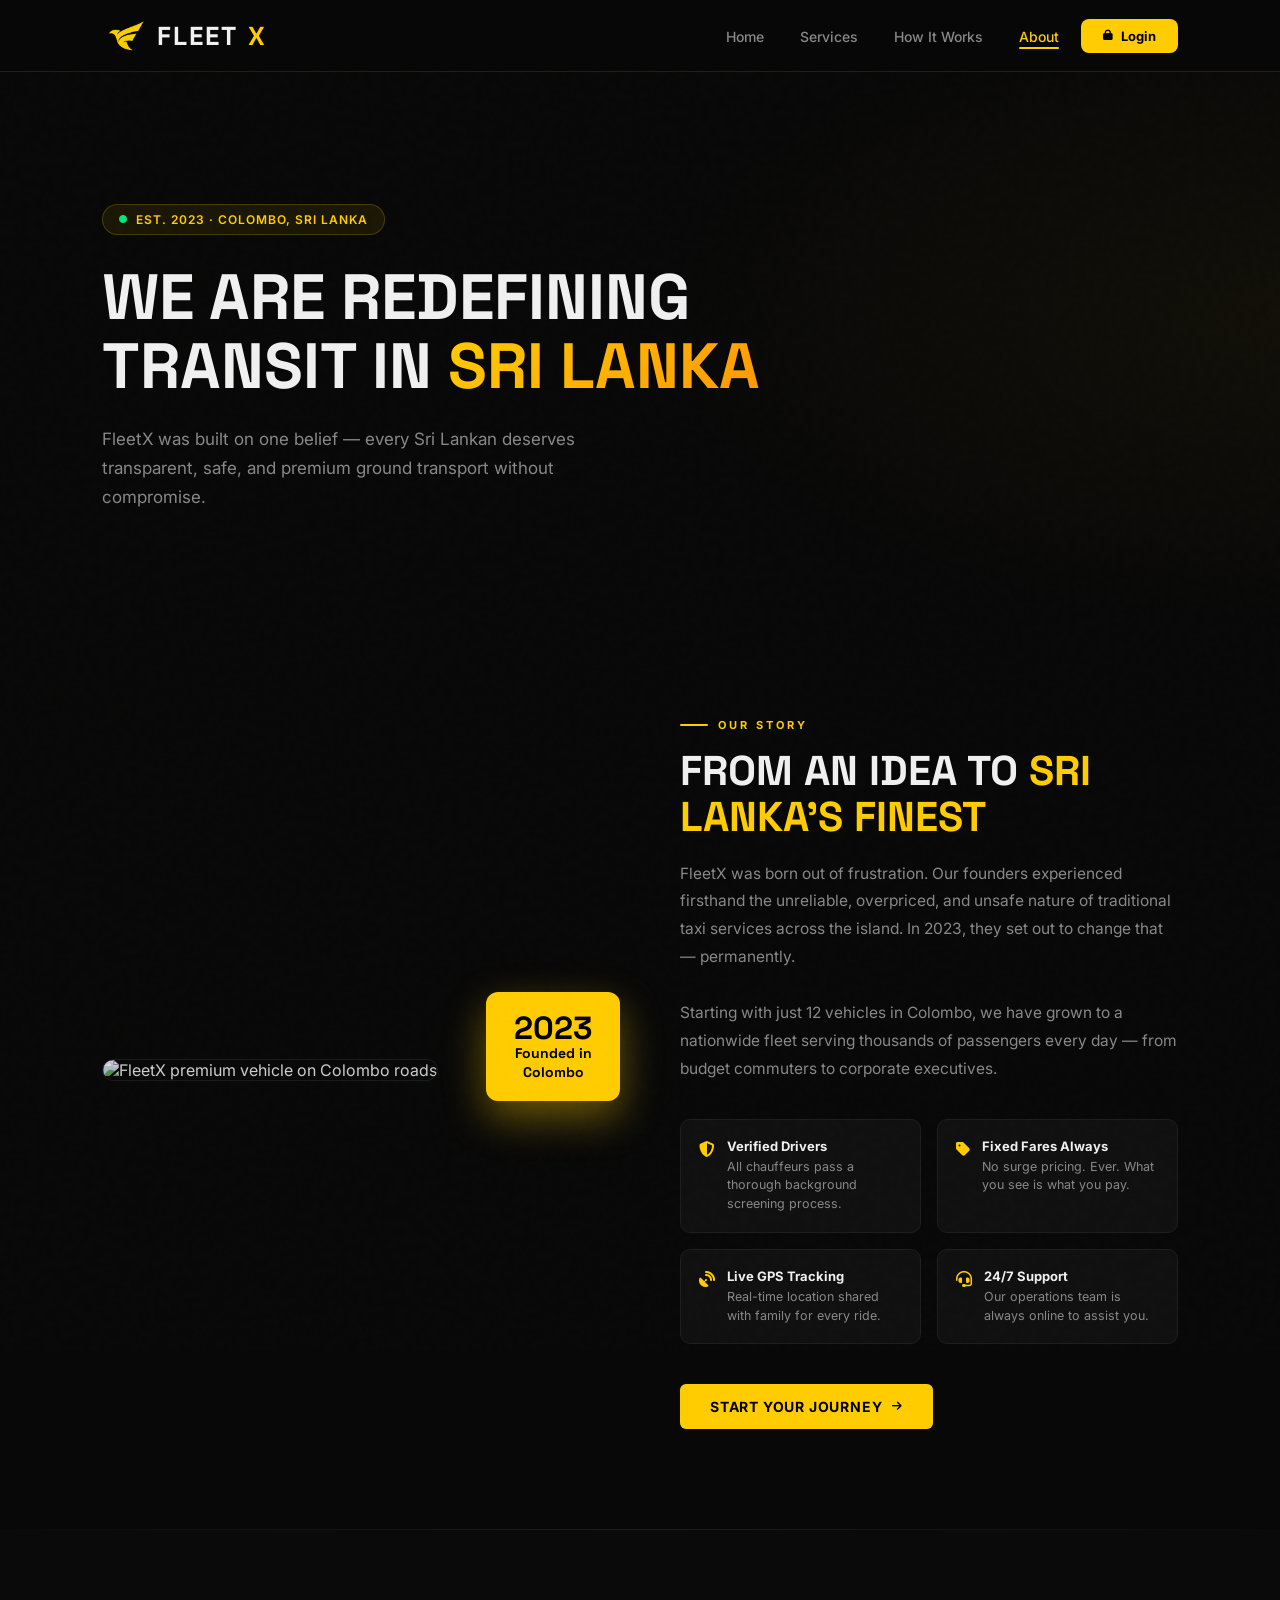
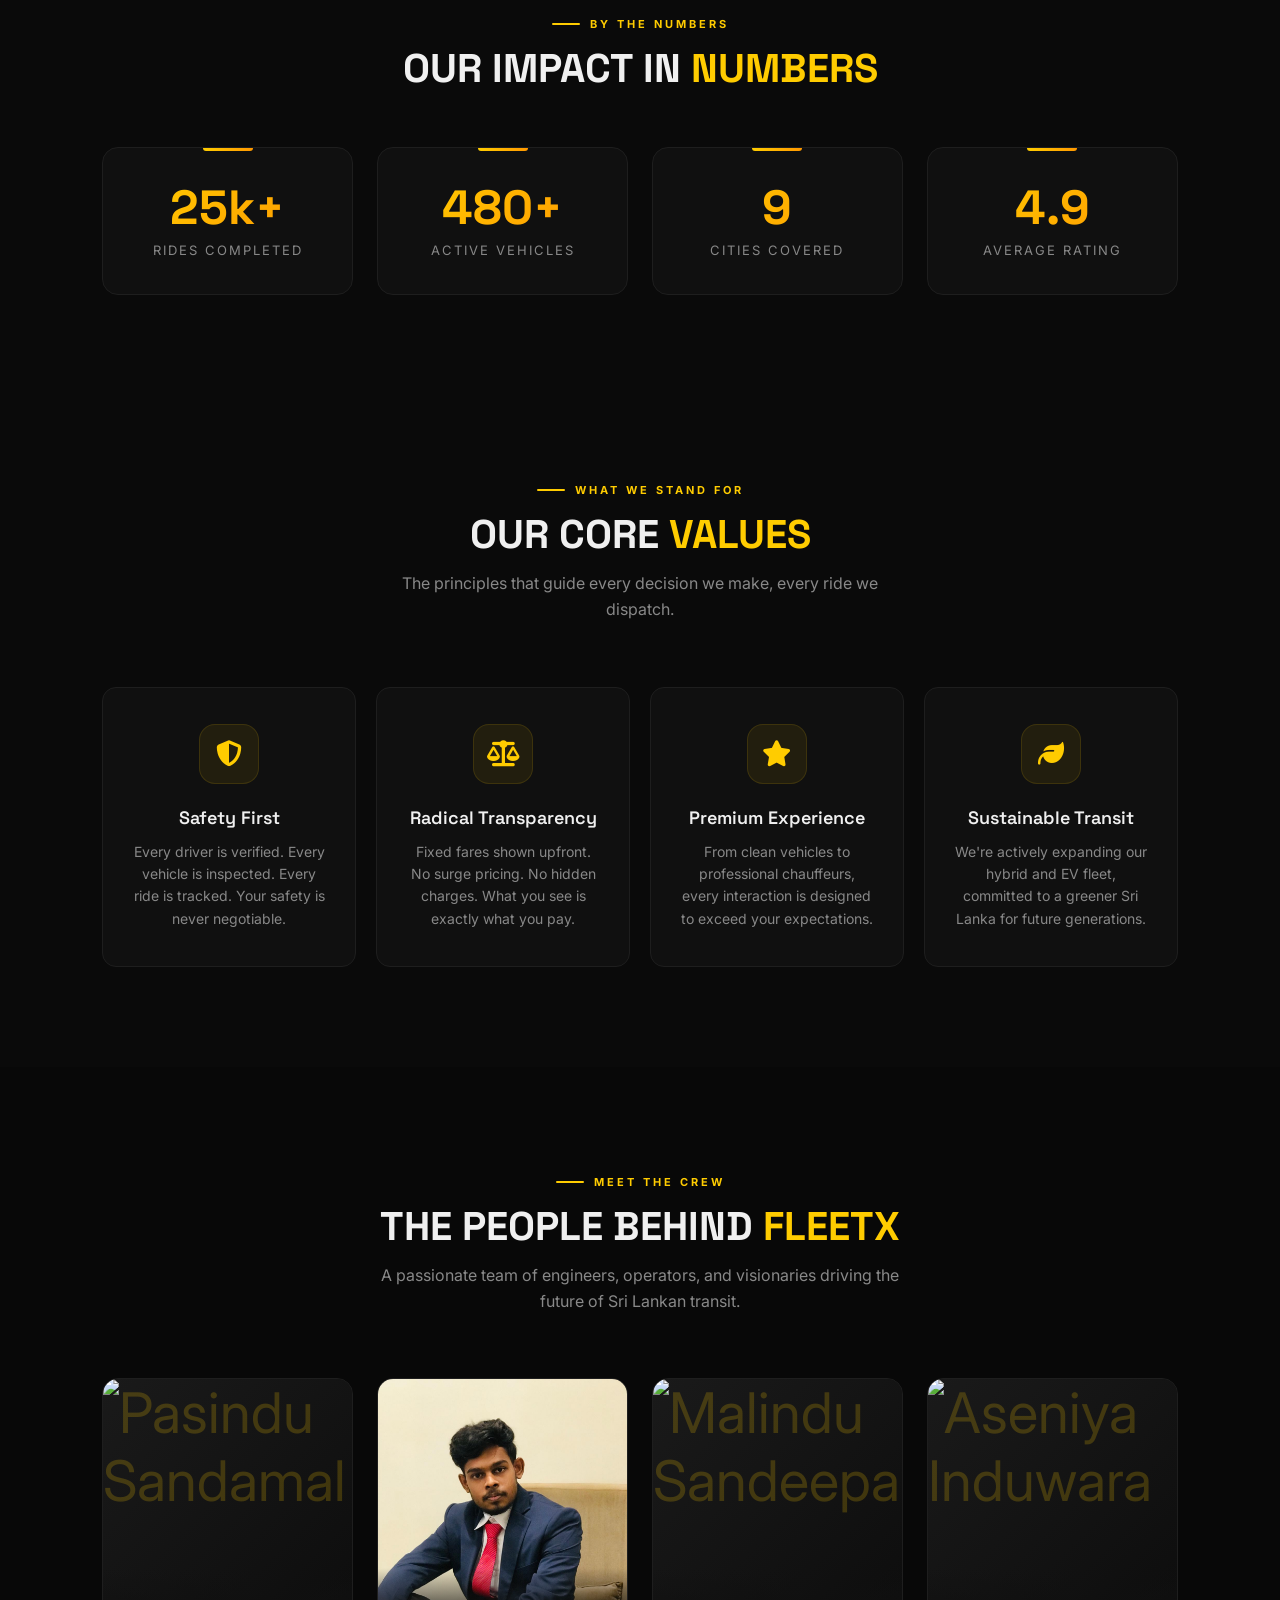
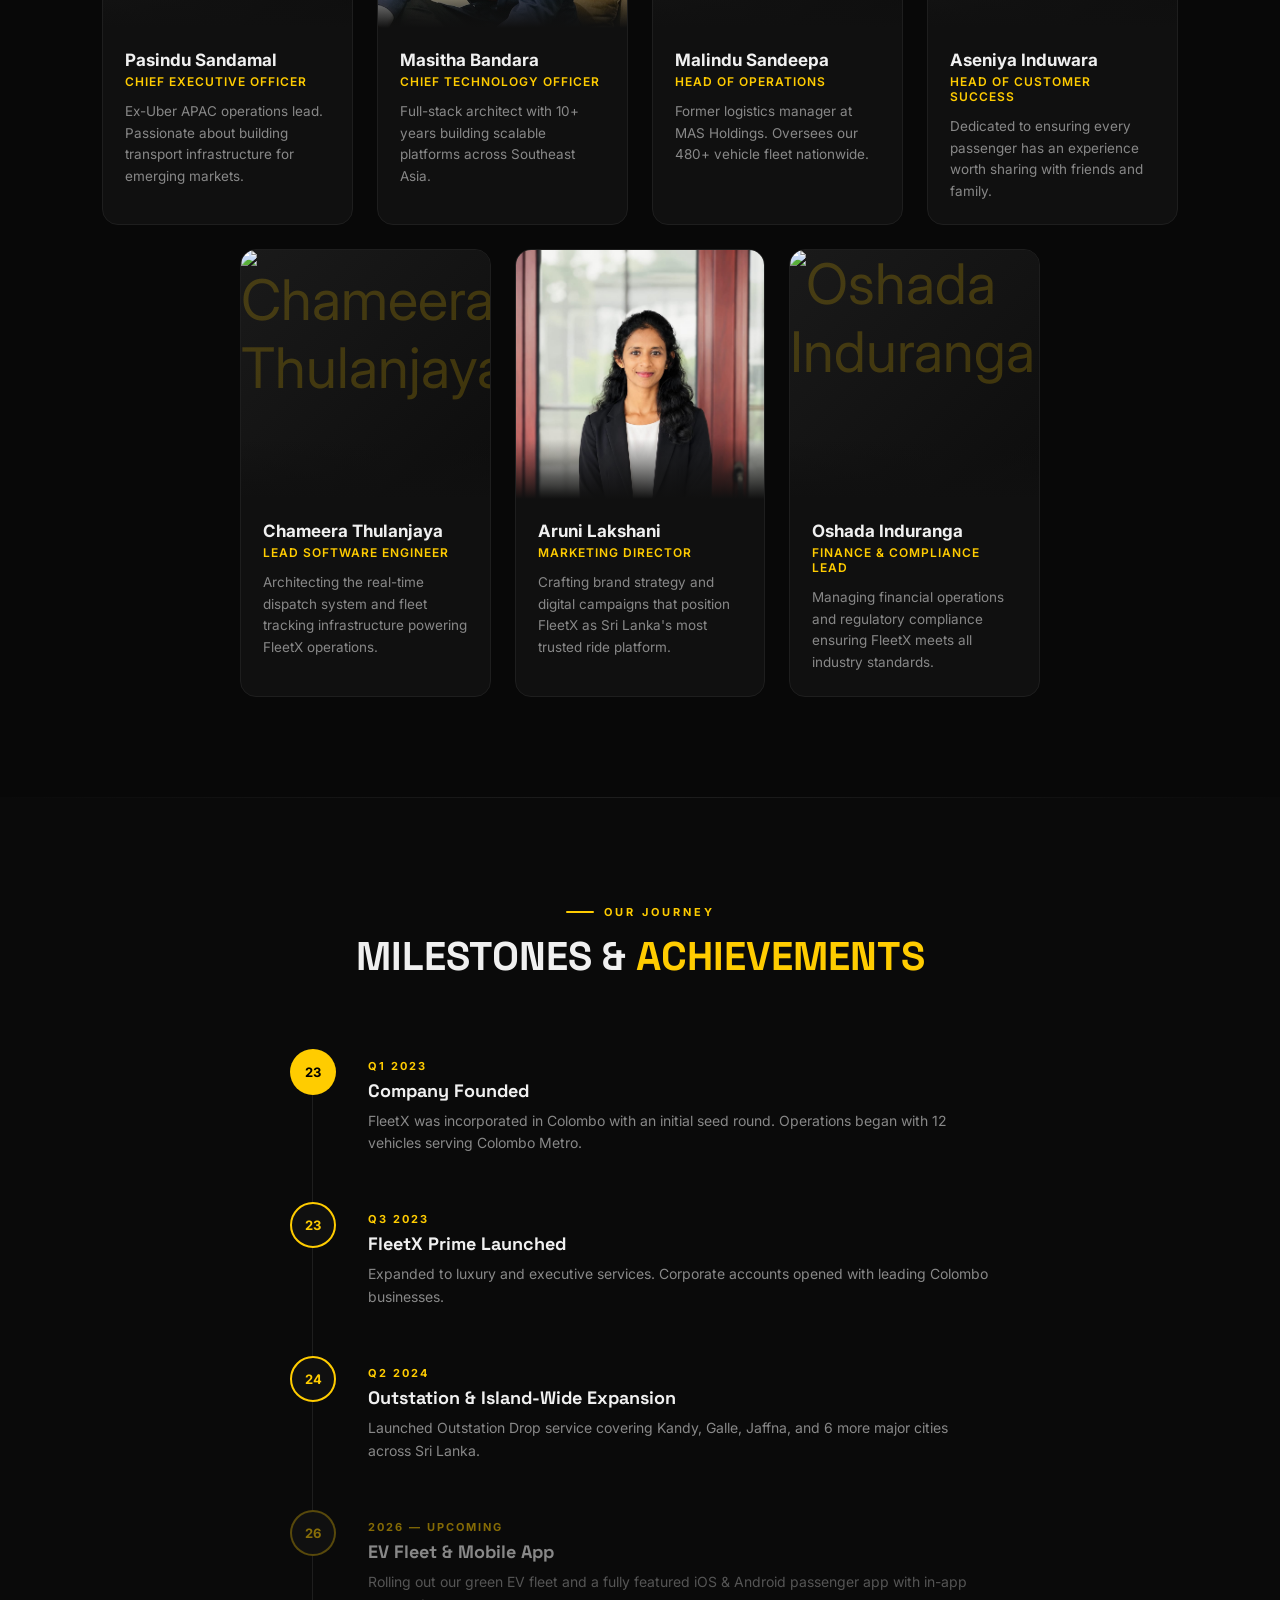
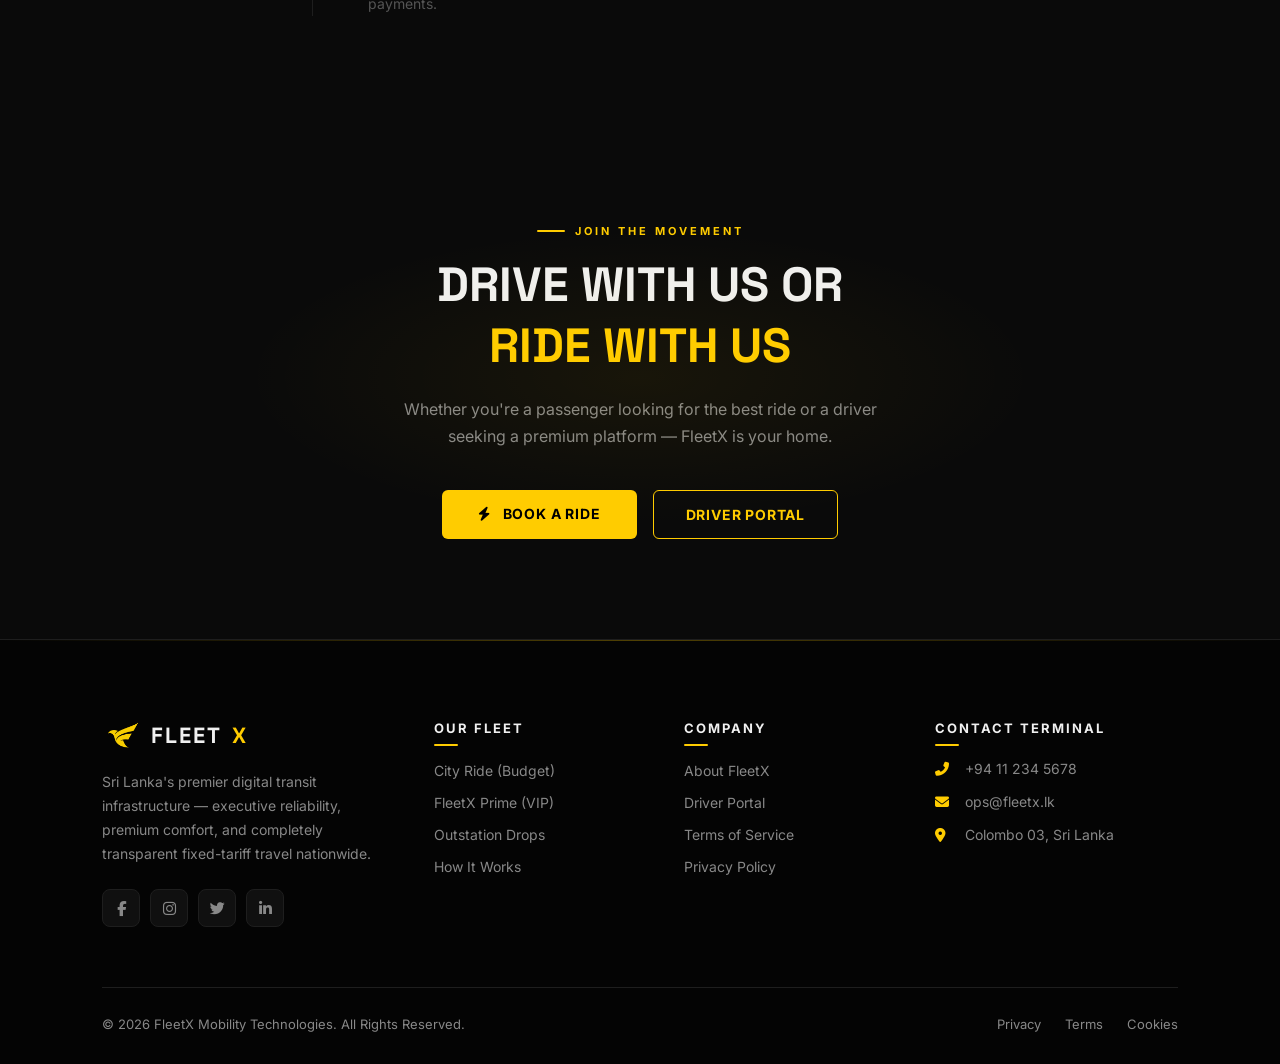
==== commit ab6a24e2: "V3" ====
--- a/about.html
+++ b/about.html
@@ -7,6 +7,7 @@
     <meta name="description"
         content="About FleetX — Learn our story, mission, and the team driving Sri Lanka's premium taxi revolution.">
     <title>FleetX | About Us — Our Story &amp; Mission</title>
+    <link rel="icon" type="image/x-icon" href="../img/hed-logo.png">
     <link rel="stylesheet" href="https://cdnjs.cloudflare.com/ajax/libs/font-awesome/6.4.0/css/all.min.css">
     <link rel="stylesheet" href="css/style.css">
 </head>
@@ -32,7 +33,10 @@
                 <li><a href="index.html#how-it-works">How It Works</a></li>
                 <li><a href="about.html" class="active">About</a></li>
                 <li id="navAuthArea">
-                    <a href="#" onclick="fxOpenAuthPanel(); return false;" class="fx-login-trigger" id="fxLoginBtn" style="padding:9px 22px;font-size:13px;display:flex;align-items:center;gap:8px;text-decoration:none; background: var(--accent, #ffcc00); color: #000; font-weight: 700; border-radius: 8px; transition: opacity 0.2s, transform 0.2s;" onmouseover="this.style.opacity='0.9'; this.style.transform='translateY(-1px)';" onmouseout="this.style.opacity='1'; this.style.transform='translateY(0)';">
+                    <a href="#" onclick="fxOpenAuthPanel(); return false;" class="fx-login-trigger" id="fxLoginBtn"
+                        style="padding:9px 22px;font-size:13px;display:flex;align-items:center;gap:8px;text-decoration:none; background: var(--accent, #ffcc00); color: #000; font-weight: 700; border-radius: 8px; transition: opacity 0.2s, transform 0.2s;"
+                        onmouseover="this.style.opacity='0.9'; this.style.transform='translateY(-1px)';"
+                        onmouseout="this.style.opacity='1'; this.style.transform='translateY(0)';">
                         <i class="fas fa-lock" style="font-size:11px;"></i> Login
                     </a>
                 </li>
@@ -230,7 +234,7 @@
         <div class="team-grid">
             <div class="team-card reveal reveal-delay-1">
                 <div class="team-card-img">
-                    <i class="fas fa-user-tie"></i>
+                    <img src="img/team/pasindu.jpg" alt="Pasindu Sandamal">
                 </div>
                 <div class="team-card-body">
                     <h4>Pasindu Sandamal</h4>
@@ -241,7 +245,7 @@
             </div>
             <div class="team-card reveal reveal-delay-2">
                 <div class="team-card-img">
-                    <i class="fas fa-user-cog"></i>
+                    <img src="img/team/Masitha.jpeg" alt="Masitha Bandara">
                 </div>
                 <div class="team-card-body">
                     <h4>Masitha Bandara</h4>
@@ -251,7 +255,7 @@
             </div>
             <div class="team-card reveal reveal-delay-3">
                 <div class="team-card-img">
-                    <i class="fas fa-user-circle"></i>
+                    <img src="img/team/malindu.jpg" alt="Malindu Sandeepa">
                 </div>
                 <div class="team-card-body">
                     <h4>Malindu Sandeepa</h4>
@@ -261,13 +265,46 @@
             </div>
             <div class="team-card reveal reveal-delay-4">
                 <div class="team-card-img">
-                    <i class="fas fa-user-graduate"></i>
+                    <img src="img/team/aseniya.jpg" alt="Aseniya Induwara">
                 </div>
                 <div class="team-card-body">
                     <h4>Aseniya Induwara</h4>
                     <div class="role">Head of Customer Success</div>
                     <p>Dedicated to ensuring every passenger has an experience worth sharing with friends and family.
                     </p>
+                </div>
+            </div>
+            <div class="team-card reveal reveal-delay-1">
+                <div class="team-card-img">
+                    <img src="img/team/kavinda.jpg" alt="Chameera Thulanjaya">
+                </div>
+                <div class="team-card-body">
+                    <h4>Chameera Thulanjaya</h4>
+                    <div class="role">Lead Software Engineer</div>
+                    <p>Architecting the real-time dispatch system and fleet tracking infrastructure powering FleetX
+                        operations.</p>
+                </div>
+            </div>
+            <div class="team-card reveal reveal-delay-2">
+                <div class="team-card-img">
+                    <img src="img/team/aruni.jpeg" alt="Aruni Lakshani">
+                </div>
+                <div class="team-card-body">
+                    <h4>Aruni Lakshani</h4>
+                    <div class="role">Marketing Director</div>
+                    <p>Crafting brand strategy and digital campaigns that position FleetX as Sri Lanka's most trusted
+                        ride platform.</p>
+                </div>
+            </div>
+            <div class="team-card reveal reveal-delay-3">
+                <div class="team-card-img">
+                    <img src="img/team/tharushi.jpg" alt="Oshada Induranga">
+                </div>
+                <div class="team-card-body">
+                    <h4>Oshada Induranga</h4>
+                    <div class="role">Finance & Compliance Lead</div>
+                    <p>Managing financial operations and regulatory compliance ensuring FleetX meets all industry
+                        standards.</p>
                 </div>
             </div>
         </div>
@@ -375,7 +412,8 @@
             <div class="footer-col">
                 <a href="index.html" class="logo"
                     style="font-size: 22px; display: inline-flex; align-items: center; gap: 10px; margin-bottom: 20px; text-decoration: none;">
-                    <img src="img/hed-logo.png" alt="FleetX Logo" style="height: 30px; width: auto; object-fit: contain;">
+                    <img src="img/hed-logo.png" alt="FleetX Logo"
+                        style="height: 30px; width: auto; object-fit: contain;">
                     FLEET<span>X</span>
                 </a>
                 <p>Sri Lanka's premier digital transit infrastructure — executive reliability, premium comfort, and
--- a/css/style.css
+++ b/css/style.css
@@ -1241,8 +1241,9 @@
     background: var(--bg-main);
 }
 .team-grid {
-    display: grid;
-    grid-template-columns: repeat(auto-fit, minmax(220px, 1fr));
+    display: flex;
+    flex-wrap: wrap;
+    justify-content: center;
     gap: 24px;
     margin-top: 60px;
 }
@@ -1252,6 +1253,9 @@
     border-radius: 16px;
     overflow: hidden;
     transition: all 0.35s ease;
+    width: calc(25% - 18px);
+    min-width: 240px;
+    max-width: 280px;
 }
 .team-card:hover { transform: translateY(-6px); border-color: rgba(255, 204, 0, 0.12); box-shadow: 0 20px 50px rgba(0,0,0,0.5); }
 .team-card-img {
@@ -1266,12 +1270,26 @@
     position: relative;
     overflow: hidden;
 }
+.team-card-img img {
+    position: absolute;
+    inset: 0;
+    width: 100%;
+    height: 100%;
+    object-fit: cover;
+    object-position: center top;
+    transition: transform 0.5s ease, filter 0.5s ease;
+}
+.team-card:hover .team-card-img img {
+    transform: scale(1.05);
+    filter: brightness(1.1);
+}
 .team-card-img::after {
     content: '';
     position: absolute;
     bottom: 0; left: 0; right: 0;
     height: 60px;
     background: linear-gradient(to top, var(--bg-card), transparent);
+    z-index: 2;
 }
 .team-card-body { padding: 22px; }
 .team-card-body h4 { font-size: 17px; font-weight: 700; margin-bottom: 4px; }
@@ -1318,6 +1336,7 @@
     .footer-grid { grid-template-columns: 1fr 1fr; }
     .about-grid { grid-template-columns: 1fr; gap: 50px; }
     .about-image-badge { right: 0; }
+    .team-card { width: calc(33.333% - 18px); }
 }
 @media (max-width: 968px) {
     header { padding: 15px 5%; }
@@ -1333,11 +1352,13 @@
     .cta-section h2 { font-size: 2rem; }
     .about-features { grid-template-columns: 1fr; }
     .about-text-block h2 { font-size: 2rem; }
+    .team-card { width: calc(50% - 18px); }
 }
 @media (max-width: 640px) {
     .hero-content h1 { font-size: 2.3rem; }
     .section-title h2 { font-size: 1.8rem; }
     nav ul li a::after { display: none; }
+    .team-card { width: 100%; max-width: 300px; }
 }
 
 /* ================================================================
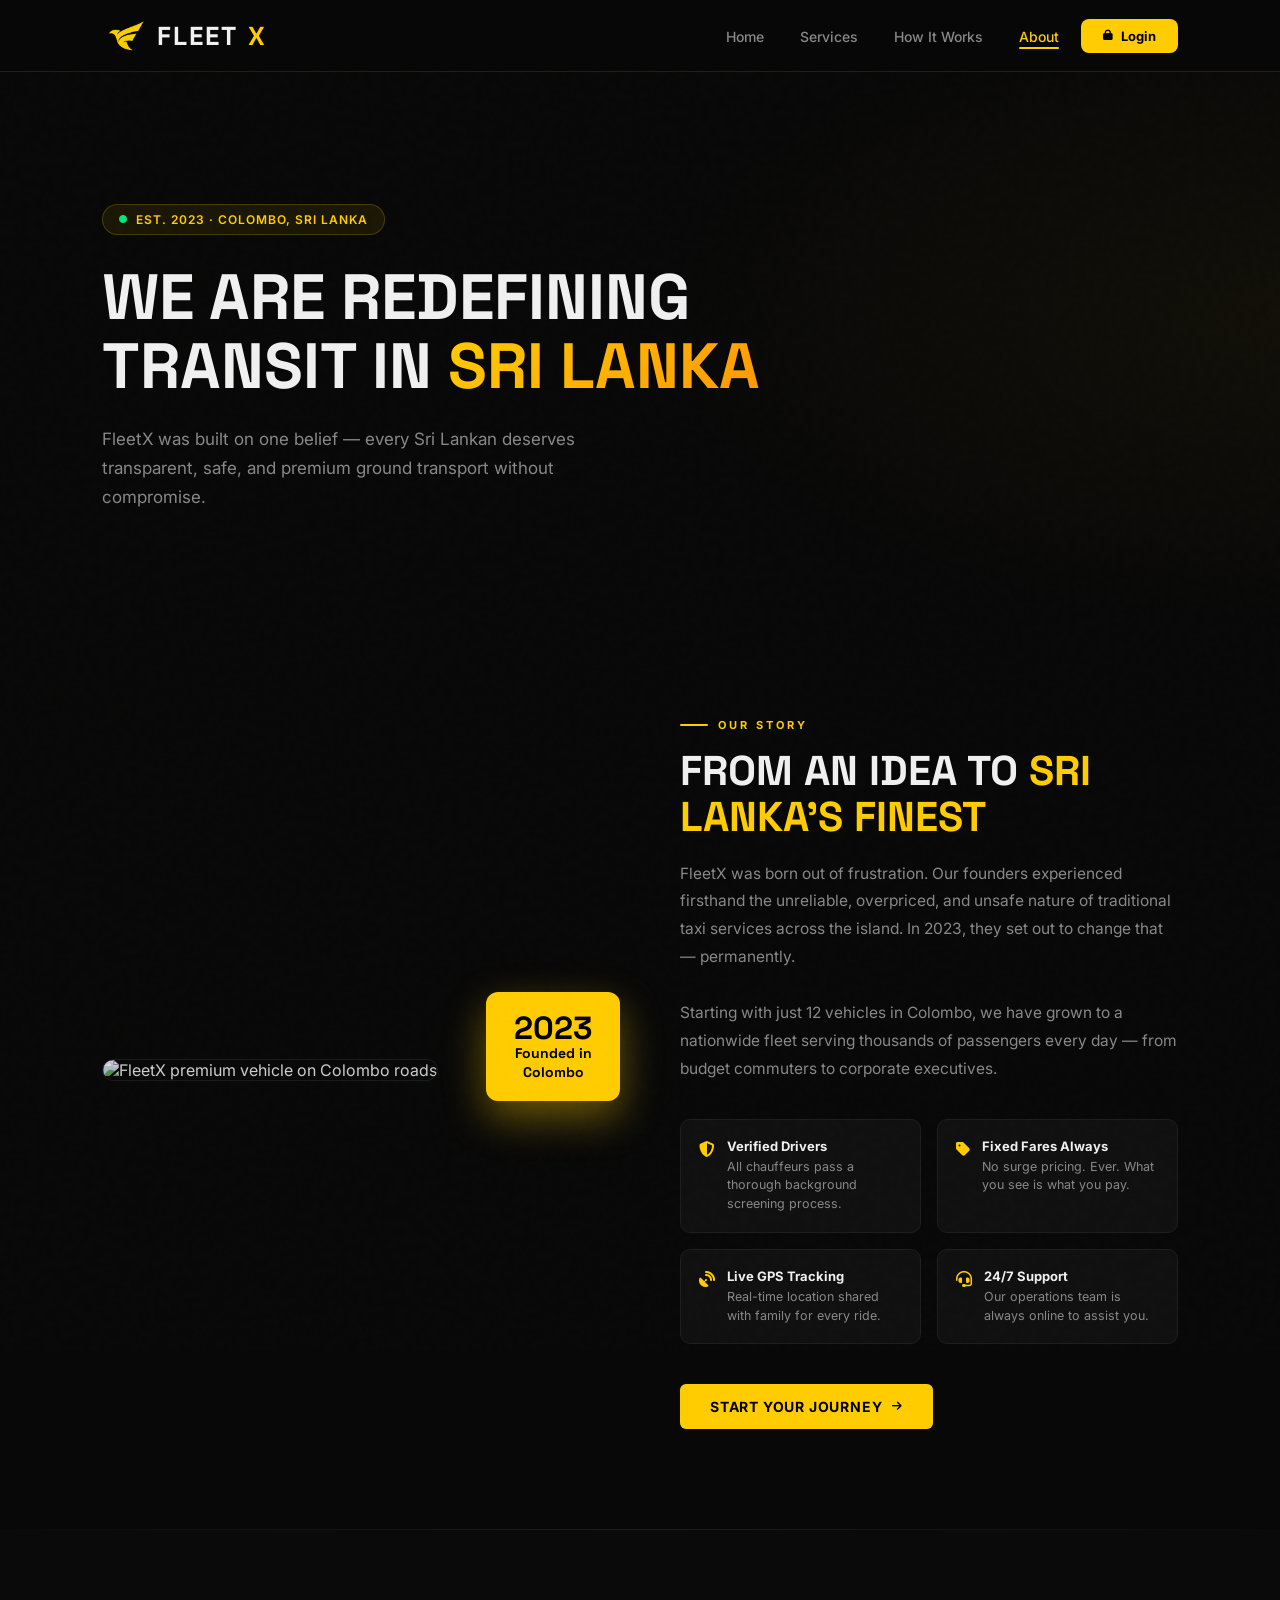
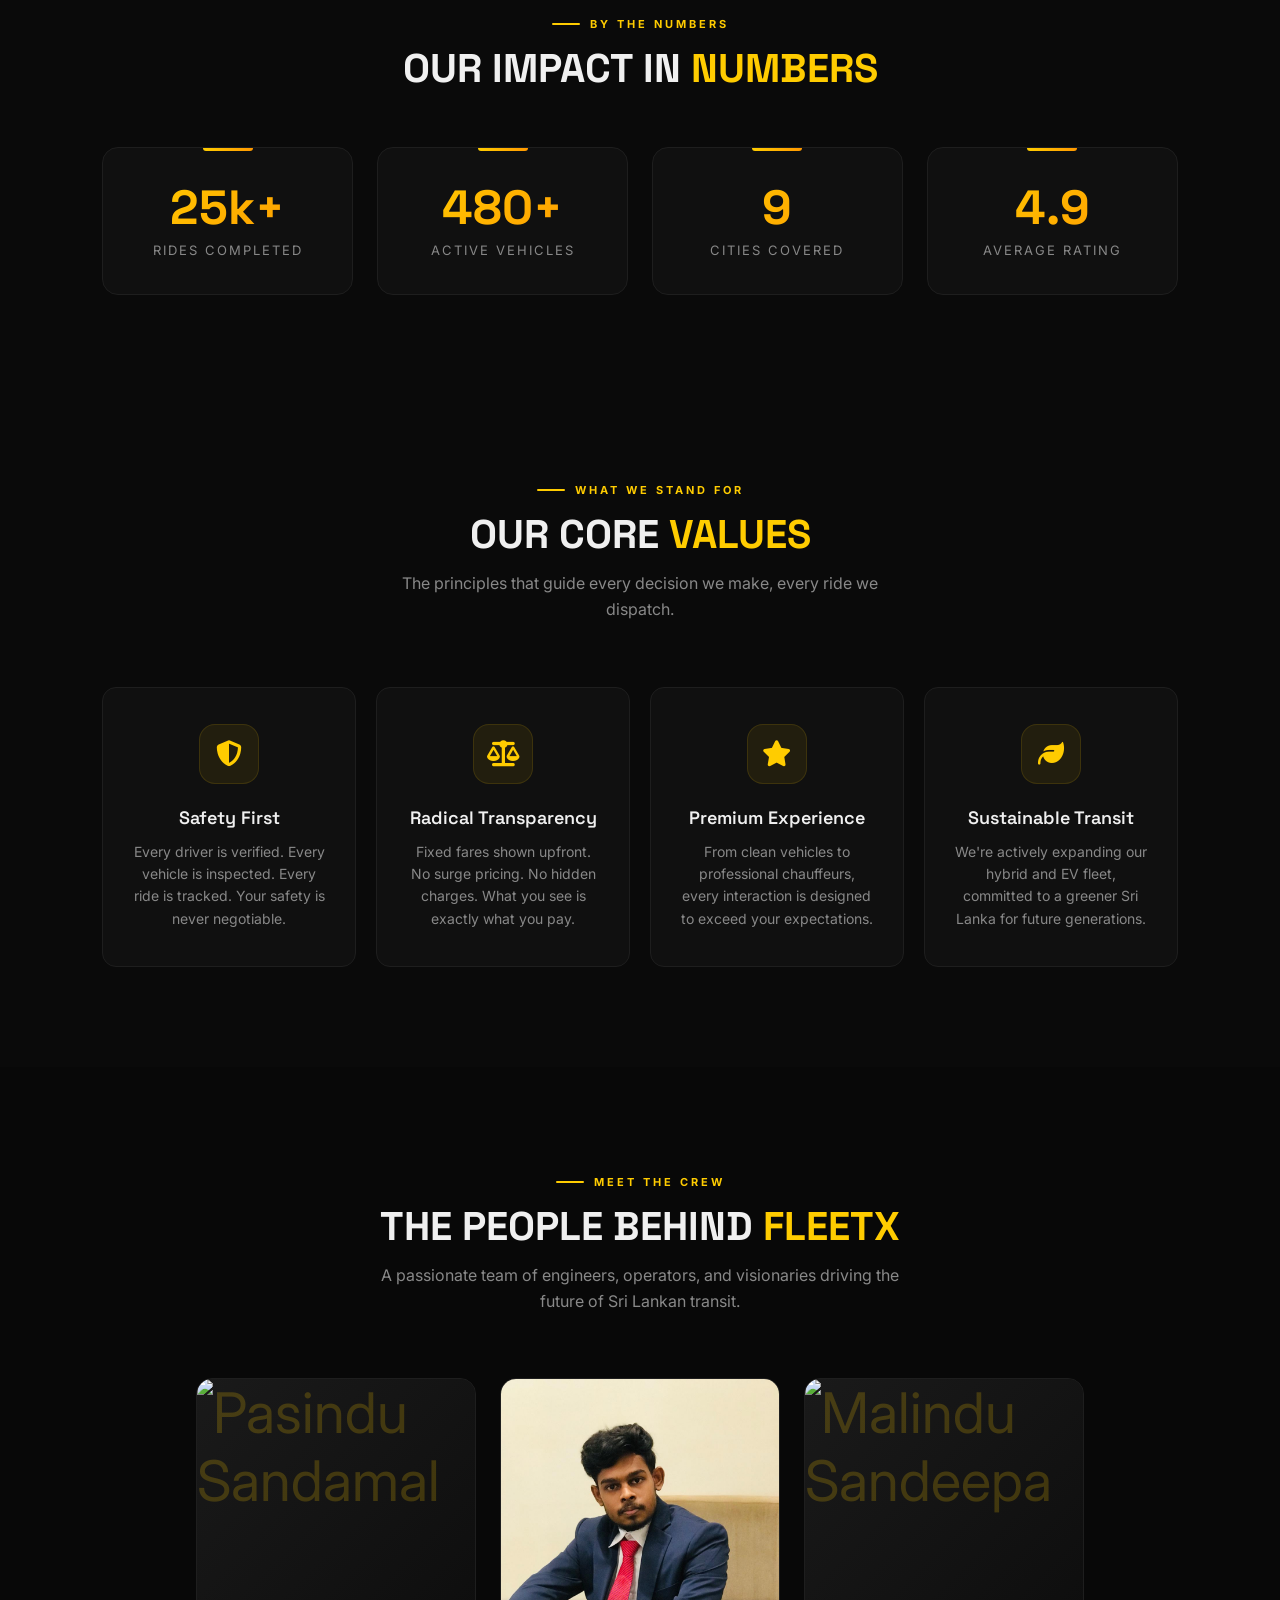
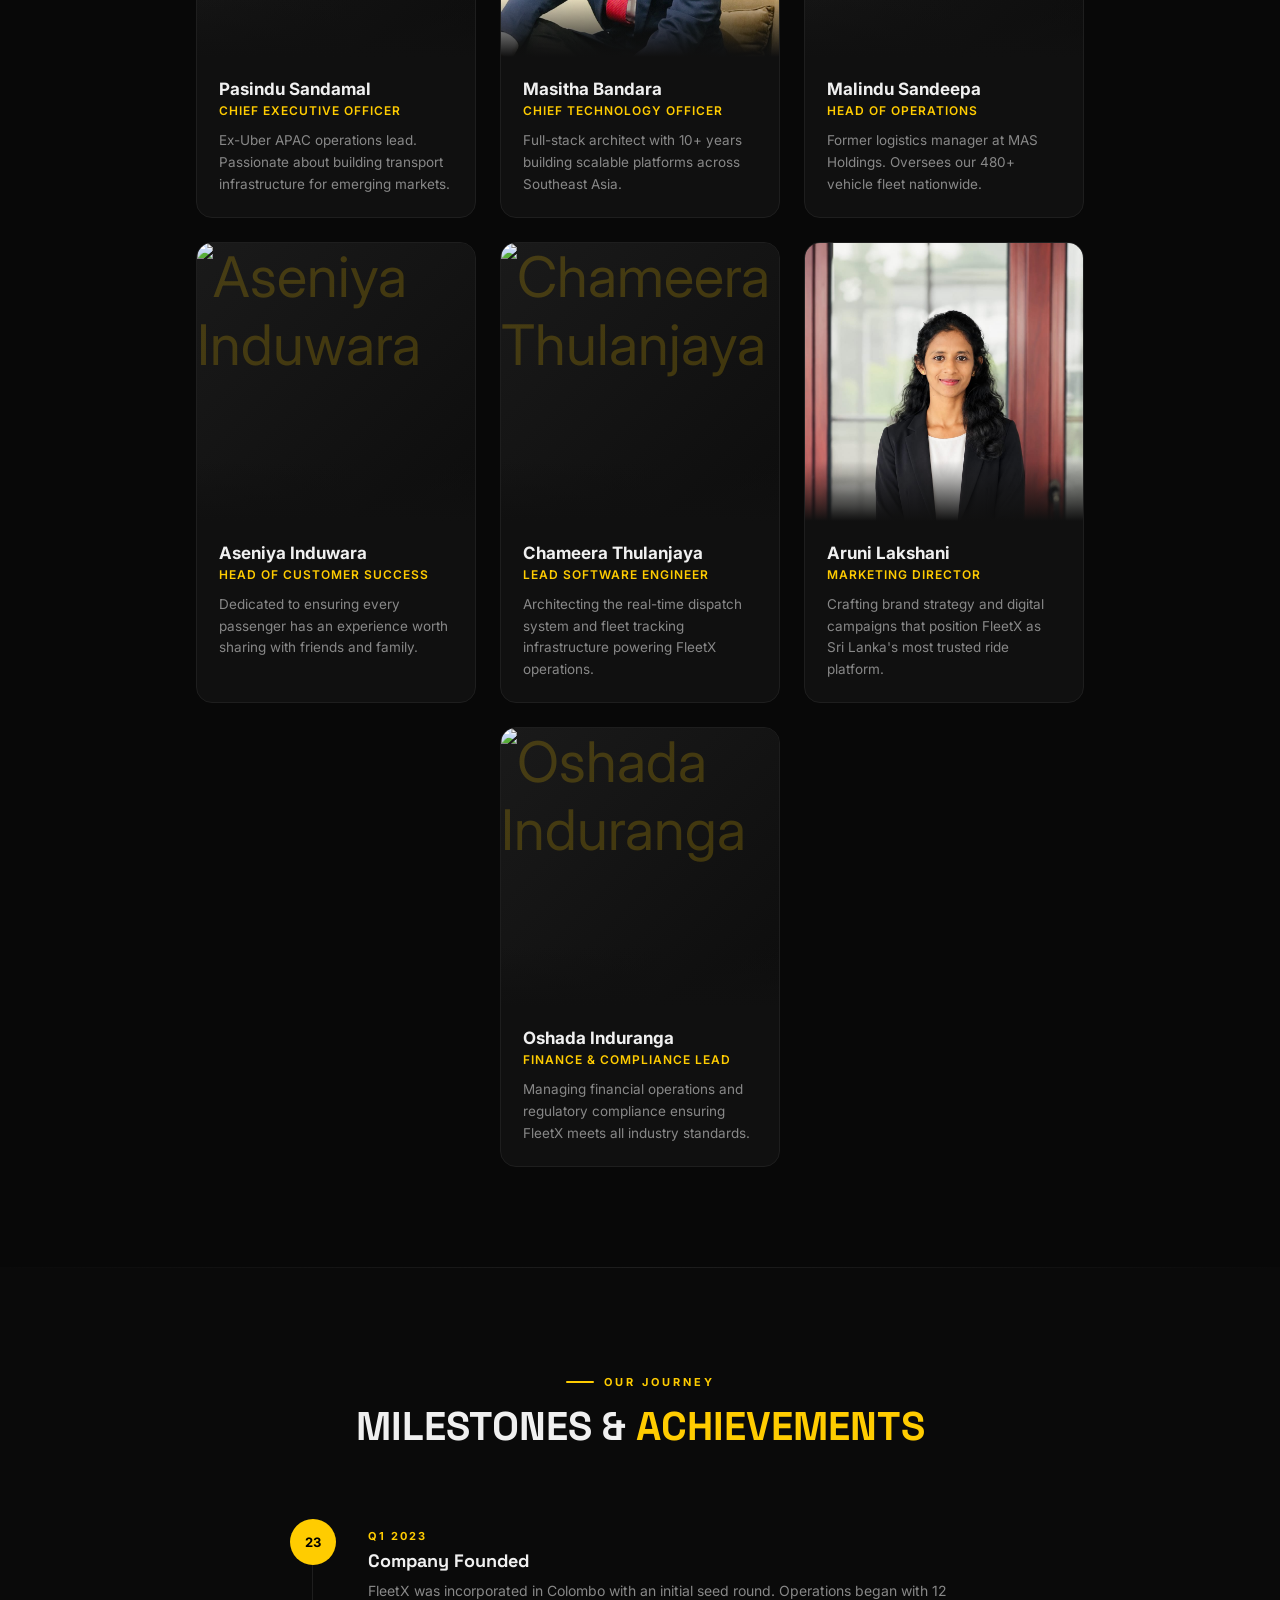
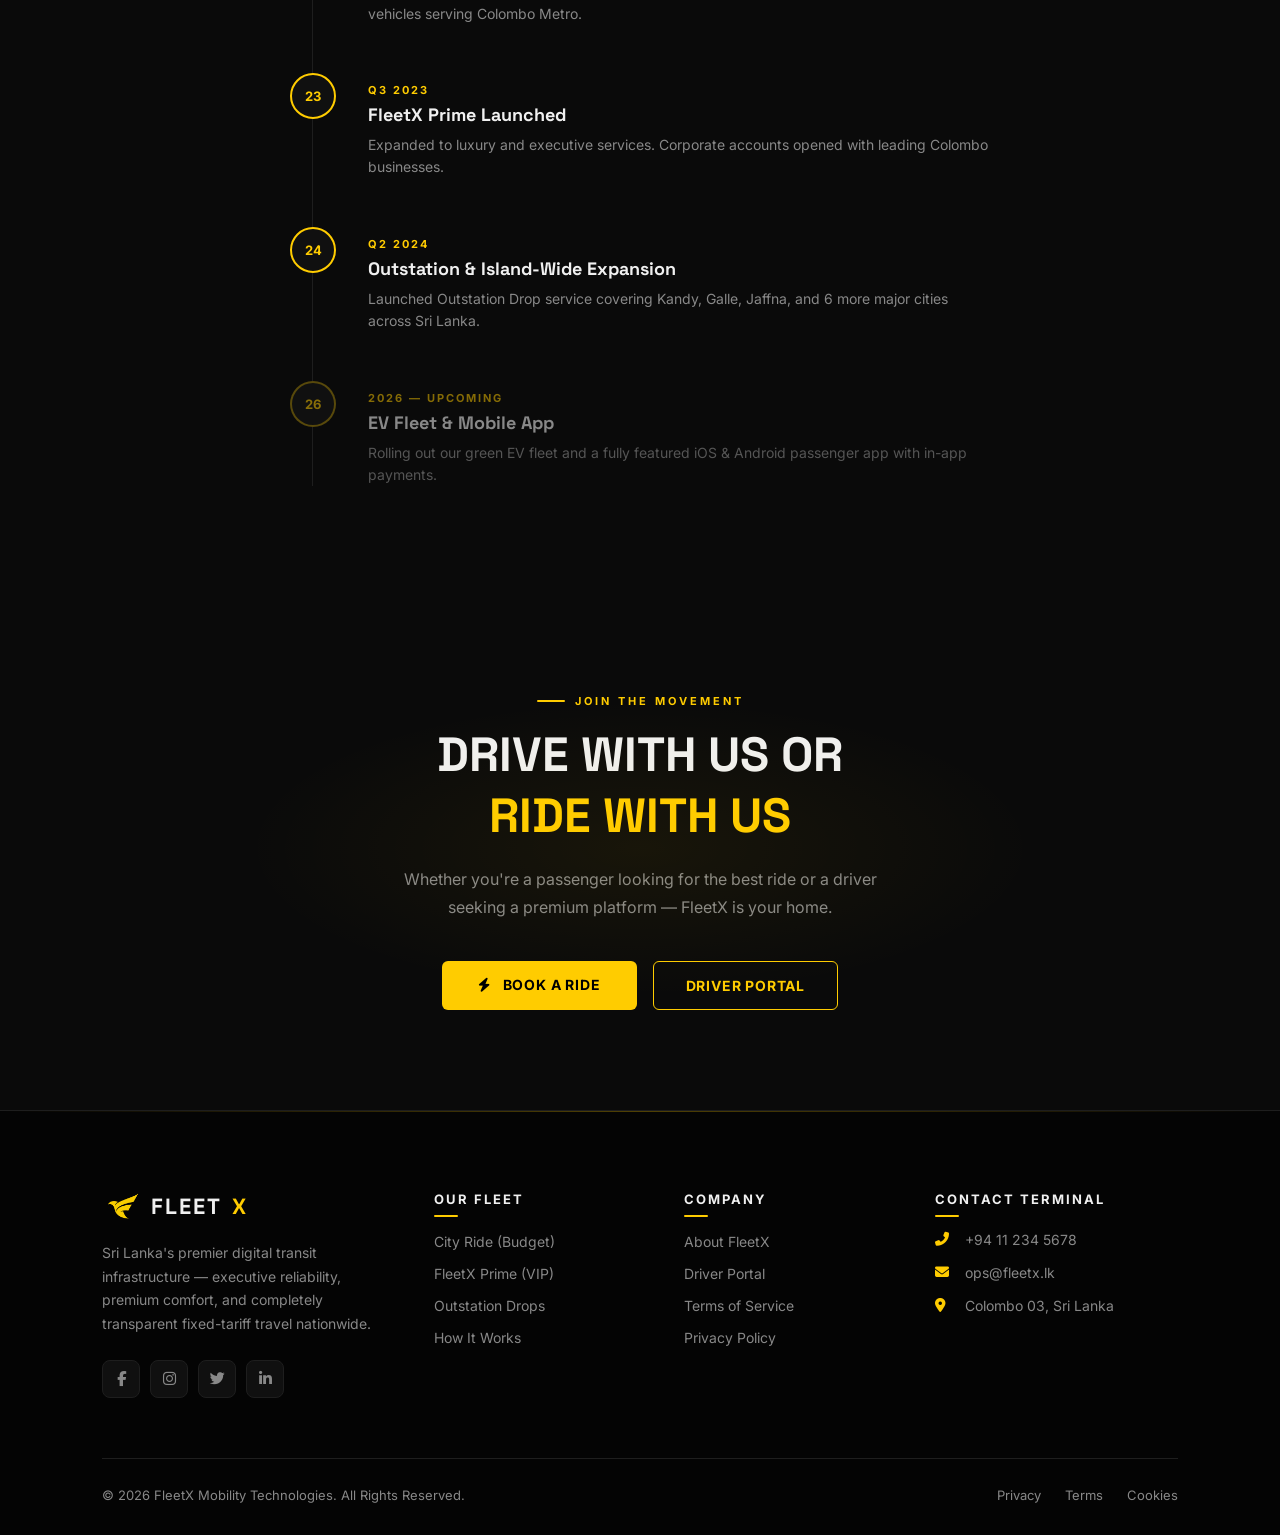
==== commit 67bde4b4: "V4" ====
--- a/about.html
+++ b/about.html
@@ -26,7 +26,12 @@
             <img src="img/hed-logo.png" alt="FleetX Logo" style="height: 35px; width: auto; object-fit: contain;">
             FLEET<span>X</span>
         </a>
-        <nav>
+        <button class="nav-toggle" id="navToggle" aria-label="Toggle Navigation">
+            <span></span>
+            <span></span>
+            <span></span>
+        </button>
+        <nav id="navMenu">
             <ul>
                 <li><a href="index.html">Home</a></li>
                 <li><a href="booking.html">Services</a></li>
@@ -484,6 +489,16 @@
             entries.forEach(e => { if (e.isIntersecting) e.target.classList.add('visible'); });
         }, { threshold: 0.08, rootMargin: '0px 0px -30px 0px' });
         reveals.forEach(el => revealObs.observe(el));
+
+        // Hamburger Menu Toggle
+        const navToggle = document.getElementById('navToggle');
+        const navMenu = document.getElementById('navMenu');
+        if (navToggle && navMenu) {
+            navToggle.addEventListener('click', () => {
+                navToggle.classList.toggle('open');
+                navMenu.classList.toggle('active');
+            });
+        }
     </script>
 </body>
 
--- a/css/style.css
+++ b/css/style.css
@@ -20,12 +20,17 @@
     --font-display: 'Space Grotesk', sans-serif;
 }
 
-*, *::before, *::after {
-    margin: 0; padding: 0;
+*,
+*::before,
+*::after {
+    margin: 0;
+    padding: 0;
     box-sizing: border-box;
 }
 
-html { scroll-behavior: smooth; }
+html {
+    scroll-behavior: smooth;
+}
 
 body {
     background-color: var(--bg-main);
@@ -41,29 +46,58 @@
 body::before {
     content: '';
     position: fixed;
-    top: -50%; left: -50%;
-    width: 200%; height: 200%;
+    top: -50%;
+    left: -50%;
+    width: 200%;
+    height: 200%;
     background-image: url("data:image/svg+xml,%3Csvg viewBox='0 0 256 256' xmlns='http://www.w3.org/2000/svg'%3E%3Cfilter id='noise'%3E%3CfeTurbulence type='fractalNoise' baseFrequency='0.9' numOctaves='4' stitchTiles='stitch'/%3E%3C/filter%3E%3Crect width='100%25' height='100%25' filter='url(%23noise)' opacity='0.03'/%3E%3C/svg%3E");
     pointer-events: none;
     z-index: 9998;
     opacity: 0.4;
     animation: grainShift 0.5s steps(2) infinite;
 }
+
 @keyframes grainShift {
-    0% { transform: translate(0, 0); }
-    25% { transform: translate(-2%, 1%); }
-    50% { transform: translate(1%, -1%); }
-    75% { transform: translate(-1%, 2%); }
-    100% { transform: translate(0, 0); }
+    0% {
+        transform: translate(0, 0);
+    }
+
+    25% {
+        transform: translate(-2%, 1%);
+    }
+
+    50% {
+        transform: translate(1%, -1%);
+    }
+
+    75% {
+        transform: translate(-1%, 2%);
+    }
+
+    100% {
+        transform: translate(0, 0);
+    }
 }
 
 /* ================================================================
    SCROLLBAR
 ================================================================ */
-::-webkit-scrollbar { width: 5px; }
-::-webkit-scrollbar-track { background: var(--bg-main); }
-::-webkit-scrollbar-thumb { background: #2a2a2a; border-radius: 10px; }
-::-webkit-scrollbar-thumb:hover { background: var(--accent); }
+::-webkit-scrollbar {
+    width: 5px;
+}
+
+::-webkit-scrollbar-track {
+    background: var(--bg-main);
+}
+
+::-webkit-scrollbar-thumb {
+    background: #2a2a2a;
+    border-radius: 10px;
+}
+
+::-webkit-scrollbar-thumb:hover {
+    background: var(--accent);
+}
 
 /* ================================================================
    HEADER / NAVIGATION
@@ -78,10 +112,32 @@
     -webkit-backdrop-filter: blur(24px);
     border-bottom: 1px solid rgba(255, 204, 0, 0.12);
     position: fixed;
-    top: 0; left: 0;
+    top: 0;
+    left: 0;
     width: 100%;
     z-index: 9999;
     transition: all 0.4s ease;
+}
+
+.nav-toggle {
+    display: none;
+    flex-direction: column;
+    justify-content: space-between;
+    width: 22px;
+    height: 15px;
+    background: transparent;
+    border: none;
+    cursor: pointer;
+    padding: 0;
+    z-index: 10001;
+}
+
+.nav-toggle span {
+    width: 100%;
+    height: 2px;
+    background: var(--text-main);
+    border-radius: 2px;
+    transition: all 0.3s cubic-bezier(0.645, 0.045, 0.355, 1);
 }
 
 header.scrolled {
@@ -101,7 +157,10 @@
     align-items: center;
     gap: 4px;
 }
-.logo span { color: var(--accent); }
+
+.logo span {
+    color: var(--accent);
+}
 
 nav ul {
     display: flex;
@@ -109,6 +168,7 @@
     align-items: center;
     gap: 8px;
 }
+
 nav ul li a {
     color: var(--text-muted);
     text-decoration: none;
@@ -119,19 +179,32 @@
     transition: all 0.25s ease;
     position: relative;
 }
+
 nav ul li a::after {
     content: '';
     position: absolute;
-    bottom: 4px; left: 50%;
+    bottom: 4px;
+    left: 50%;
     transform: translateX(-50%);
-    width: 0; height: 2px;
+    width: 0;
+    height: 2px;
     background: var(--accent);
     border-radius: 2px;
     transition: width 0.3s ease;
 }
-nav ul li a:hover { color: #fff; }
-nav ul li a:hover::after, nav ul li a.active::after { width: calc(100% - 28px); }
-nav ul li a.active { color: var(--accent); }
+
+nav ul li a:hover {
+    color: #fff;
+}
+
+nav ul li a:hover::after,
+nav ul li a.active::after {
+    width: calc(100% - 28px);
+}
+
+nav ul li a.active {
+    color: var(--accent);
+}
 
 /* ================================================================
    BUTTONS
@@ -152,21 +225,29 @@
     position: relative;
     overflow: hidden;
 }
+
 .btn-primary::after {
     content: '';
     position: absolute;
     inset: 0;
-    background: linear-gradient(135deg, rgba(255,255,255,0.15), transparent);
+    background: linear-gradient(135deg, rgba(255, 255, 255, 0.15), transparent);
     opacity: 0;
     transition: opacity 0.3s;
 }
+
 .btn-primary:hover {
     background: #ffe033;
     transform: translateY(-2px);
     box-shadow: 0 8px 24px rgba(255, 204, 0, 0.4);
 }
-.btn-primary:hover::after { opacity: 1; }
-.btn-primary:active { transform: translateY(0); }
+
+.btn-primary:hover::after {
+    opacity: 1;
+}
+
+.btn-primary:active {
+    transform: translateY(0);
+}
 
 .btn-secondary {
     background: transparent;
@@ -182,6 +263,7 @@
     font-family: var(--font-main);
     transition: all 0.3s ease;
 }
+
 .btn-secondary:hover {
     border-color: var(--accent);
     color: var(--accent);
@@ -203,6 +285,7 @@
     font-family: var(--font-main);
     transition: all 0.3s ease;
 }
+
 .btn-outline-accent:hover {
     background: var(--accent);
     color: #000;
@@ -218,7 +301,11 @@
     border: none;
     cursor: pointer;
 }
-.btn-logout:hover { color: #ff6b81 !important; transform: scale(1.1); }
+
+.btn-logout:hover {
+    color: #ff6b81 !important;
+    transform: scale(1.1);
+}
 
 /* ================================================================
    INPUTS
@@ -227,7 +314,10 @@
     position: relative;
     margin-bottom: 20px;
 }
-.input-group input, .input-group select, .input-group textarea {
+
+.input-group input,
+.input-group select,
+.input-group textarea {
     width: 100%;
     padding: 15px 16px;
     background: rgba(20, 20, 20, 0.8);
@@ -239,23 +329,30 @@
     transition: all 0.3s ease;
     outline: none;
 }
-.input-group input:focus, .input-group select:focus, .input-group textarea:focus {
+
+.input-group input:focus,
+.input-group select:focus,
+.input-group textarea:focus {
     border-color: rgba(255, 204, 0, 0.5);
     background: rgba(10, 10, 10, 0.95);
     box-shadow: 0 0 0 3px rgba(255, 204, 0, 0.08);
 }
+
 .input-group label {
     position: absolute;
-    left: 16px; top: 50%;
+    left: 16px;
+    top: 50%;
     transform: translateY(-50%);
     color: var(--text-muted);
     pointer-events: none;
     transition: all 0.3s ease;
     font-size: 14px;
 }
-.input-group input:focus ~ label,
-.input-group input:not(:placeholder-shown) ~ label {
-    top: -10px; left: 12px;
+
+.input-group input:focus~label,
+.input-group input:not(:placeholder-shown)~label {
+    top: -10px;
+    left: 12px;
     font-size: 11px;
     color: var(--accent);
     background: var(--bg-main);
@@ -270,15 +367,21 @@
 .page-loader {
     display: none !important;
 }
-.page-loader.fade-out { display: none !important; }
+
+.page-loader.fade-out {
+    display: none !important;
+}
+
 .loader-spinner {
-    width: 44px; height: 44px;
+    width: 44px;
+    height: 44px;
     border: 2px solid rgba(255, 204, 0, 0.1);
     border-radius: 50%;
     border-top-color: var(--accent);
     animation: spin 0.9s cubic-bezier(0.5, 0.1, 0.5, 0.9) infinite;
     margin-bottom: 20px;
 }
+
 .loader-text {
     color: var(--text-muted);
     font-size: 11px;
@@ -287,13 +390,32 @@
     font-weight: 600;
     animation: pulse 1.5s ease-in-out infinite;
 }
-@keyframes spin { to { transform: rotate(360deg); } }
-@keyframes pulse { 0%, 100% { opacity: 0.4; } 50% { opacity: 1; } }
+
+@keyframes spin {
+    to {
+        transform: rotate(360deg);
+    }
+}
+
+@keyframes pulse {
+
+    0%,
+    100% {
+        opacity: 0.4;
+    }
+
+    50% {
+        opacity: 1;
+    }
+}
 
 /* ================================================================
    COMMON LAYOUT
 ================================================================ */
-.hero-wrapper, .dashboard-container, .auth-wrapper, .page-wrapper {
+.hero-wrapper,
+.dashboard-container,
+.auth-wrapper,
+.page-wrapper {
     padding-top: 85px !important;
 }
 
@@ -308,6 +430,7 @@
     color: var(--accent);
     margin-bottom: 16px;
 }
+
 .section-label::before {
     content: '';
     display: inline-block;
@@ -334,7 +457,7 @@
     position: absolute;
     inset: 0;
     background-image:
-        linear-gradient(to right, #080808 40%, rgba(8,8,8,0.85) 65%, rgba(8,8,8,0.2) 100%),
+        linear-gradient(to right, #080808 40%, rgba(8, 8, 8, 0.85) 65%, rgba(8, 8, 8, 0.2) 100%),
         url('https://images.unsplash.com/photo-1503376780353-7e6692767b70?auto=format&fit=crop&w=1920&q=80');
     background-size: cover;
     background-position: center;
@@ -383,6 +506,7 @@
     margin-bottom: 24px;
     animation: fadeInUp 0.9s ease 0.1s both;
 }
+
 .hero-content h1 .accent-text {
     background: linear-gradient(135deg, #ffcc00, #ff9800);
     -webkit-background-clip: text;
@@ -418,30 +542,43 @@
     z-index: 10;
     animation: fadeIn 1s ease 1s both;
 }
+
 .hero-scroll-hint span {
     font-size: 10px;
     letter-spacing: 3px;
     text-transform: uppercase;
     color: var(--text-dim);
 }
+
 .scroll-mouse {
-    width: 24px; height: 38px;
+    width: 24px;
+    height: 38px;
     border: 2px solid var(--text-dim);
     border-radius: 12px;
     display: flex;
     justify-content: center;
     padding-top: 6px;
 }
+
 .scroll-mouse::after {
     content: '';
-    width: 4px; height: 8px;
+    width: 4px;
+    height: 8px;
     background: var(--accent);
     border-radius: 2px;
     animation: scrollDown 1.6s ease infinite;
 }
+
 @keyframes scrollDown {
-    0% { opacity: 1; transform: translateY(0); }
-    100% { opacity: 0; transform: translateY(10px); }
+    0% {
+        opacity: 1;
+        transform: translateY(0);
+    }
+
+    100% {
+        opacity: 0;
+        transform: translateY(10px);
+    }
 }
 
 /* ================================================================
@@ -459,13 +596,17 @@
     position: relative;
     overflow: hidden;
 }
+
 .stats-bar::before {
     content: '';
     position: absolute;
-    top: 0; left: 0; right: 0;
+    top: 0;
+    left: 0;
+    right: 0;
     height: 2px;
     background: linear-gradient(to right, transparent, var(--accent), transparent);
 }
+
 .stat-item h3 {
     font-family: var(--font-display);
     font-size: 2.8rem;
@@ -476,6 +617,7 @@
     background-clip: text;
     line-height: 1;
 }
+
 .stat-item p {
     color: var(--text-muted);
     font-size: 12px;
@@ -492,22 +634,33 @@
     background: var(--bg-main);
     position: relative;
 }
+
 .services-section::before {
     content: '';
     position: absolute;
-    top: 0; left: 0; right: 0;
+    top: 0;
+    left: 0;
+    right: 0;
     height: 1px;
     background: linear-gradient(to right, transparent, var(--border), transparent);
 }
 
-.section-title { text-align: center; margin-bottom: 64px; }
+.section-title {
+    text-align: center;
+    margin-bottom: 64px;
+}
+
 .section-title h2 {
     font-family: var(--font-display);
     font-size: 2.5rem;
     font-weight: 700;
     line-height: 1.1;
 }
-.section-title h2 span { color: var(--accent); }
+
+.section-title h2 span {
+    color: var(--accent);
+}
+
 .section-title p {
     color: var(--text-muted);
     font-size: 16px;
@@ -534,36 +687,52 @@
     overflow: hidden;
     cursor: default;
 }
+
 .service-card::before {
     content: '';
     position: absolute;
-    top: 0; left: 0;
-    width: 100%; height: 3px;
+    top: 0;
+    left: 0;
+    width: 100%;
+    height: 3px;
     background: linear-gradient(to right, var(--accent), #ff9800);
     transform: scaleX(0);
     transform-origin: left;
     transition: transform 0.4s ease;
 }
+
 .service-card::after {
     content: '';
     position: absolute;
-    bottom: -60px; right: -60px;
-    width: 160px; height: 160px;
+    bottom: -60px;
+    right: -60px;
+    width: 160px;
+    height: 160px;
     border-radius: 50%;
     background: var(--accent-dim);
     transition: all 0.5s ease;
     opacity: 0;
 }
+
 .service-card:hover {
     transform: translateY(-8px);
     border-color: rgba(255, 204, 0, 0.15);
     box-shadow: 0 20px 60px rgba(0, 0, 0, 0.6), 0 0 40px rgba(255, 204, 0, 0.05);
 }
-.service-card:hover::before { transform: scaleX(1); }
-.service-card:hover::after { opacity: 1; bottom: -40px; right: -40px; }
+
+.service-card:hover::before {
+    transform: scaleX(1);
+}
+
+.service-card:hover::after {
+    opacity: 1;
+    bottom: -40px;
+    right: -40px;
+}
 
 .service-icon {
-    width: 56px; height: 56px;
+    width: 56px;
+    height: 56px;
     background: var(--accent-dim);
     border: 1px solid rgba(255, 204, 0, 0.15);
     border-radius: 14px;
@@ -575,11 +744,13 @@
     margin-bottom: 24px;
     transition: all 0.3s ease;
 }
+
 .service-card:hover .service-icon {
     background: var(--accent);
     color: #000;
     transform: scale(1.1) rotate(-5deg);
 }
+
 .service-card h3 {
     font-family: var(--font-display);
     font-size: 20px;
@@ -587,8 +758,16 @@
     margin-bottom: 14px;
     transition: color 0.3s;
 }
-.service-card:hover h3 { color: var(--accent); }
-.service-card p { color: var(--text-muted); font-size: 14.5px; line-height: 1.7; }
+
+.service-card:hover h3 {
+    color: var(--accent);
+}
+
+.service-card p {
+    color: var(--text-muted);
+    font-size: 14.5px;
+    line-height: 1.7;
+}
 
 /* ================================================================
    HOW IT WORKS SECTION
@@ -599,10 +778,13 @@
     position: relative;
     overflow: hidden;
 }
+
 .hiw-section::before {
     content: '';
     position: absolute;
-    top: 0; left: 0; right: 0;
+    top: 0;
+    left: 0;
+    right: 0;
     height: 1px;
     background: linear-gradient(to right, transparent, var(--border), transparent);
 }
@@ -614,10 +796,13 @@
     margin-top: 60px;
     position: relative;
 }
+
 .hiw-grid::before {
     content: '';
     position: absolute;
-    top: 36px; left: 60px; right: 60px;
+    top: 36px;
+    left: 60px;
+    right: 60px;
     height: 1px;
     background: linear-gradient(to right, transparent, var(--border), var(--border), transparent);
 }
@@ -627,8 +812,10 @@
     padding: 0 20px;
     position: relative;
 }
+
 .hiw-step-num {
-    width: 72px; height: 72px;
+    width: 72px;
+    height: 72px;
     border: 2px solid var(--border);
     border-radius: 50%;
     display: flex;
@@ -644,19 +831,26 @@
     z-index: 2;
     transition: all 0.4s ease;
 }
+
 .hiw-step:hover .hiw-step-num {
     border-color: var(--accent);
     color: var(--accent);
     background: var(--accent-dim);
     box-shadow: 0 0 30px rgba(255, 204, 0, 0.15);
 }
+
 .hiw-step h4 {
     font-size: 17px;
     font-weight: 700;
     margin-bottom: 10px;
     font-family: var(--font-display);
 }
-.hiw-step p { color: var(--text-muted); font-size: 14px; line-height: 1.6; }
+
+.hiw-step p {
+    color: var(--text-muted);
+    font-size: 14px;
+    line-height: 1.6;
+}
 
 /* ================================================================
    TESTIMONIALS
@@ -666,12 +860,14 @@
     background: var(--bg-main);
     position: relative;
 }
+
 .testimonials-grid {
     display: grid;
     grid-template-columns: repeat(auto-fit, minmax(300px, 1fr));
     gap: 24px;
     margin-top: 60px;
 }
+
 .testimonial-card {
     background: var(--bg-card);
     border: 1px solid var(--border);
@@ -680,26 +876,35 @@
     transition: all 0.3s ease;
     position: relative;
 }
+
 .testimonial-card::before {
     content: '\201C';
     position: absolute;
-    top: 20px; right: 28px;
+    top: 20px;
+    right: 28px;
     font-size: 80px;
     line-height: 1;
     color: rgba(255, 204, 0, 0.08);
     font-family: serif;
 }
+
 .testimonial-card:hover {
     border-color: rgba(255, 204, 0, 0.12);
     transform: translateY(-4px);
     box-shadow: 0 16px 48px rgba(0, 0, 0, 0.5);
 }
+
 .testimonial-stars {
     display: flex;
     gap: 3px;
     margin-bottom: 16px;
 }
-.testimonial-stars i { color: var(--accent); font-size: 13px; }
+
+.testimonial-stars i {
+    color: var(--accent);
+    font-size: 13px;
+}
+
 .testimonial-card p {
     color: var(--text-muted);
     font-size: 14.5px;
@@ -707,13 +912,16 @@
     margin-bottom: 24px;
     font-style: italic;
 }
+
 .testimonial-author {
     display: flex;
     align-items: center;
     gap: 12px;
 }
+
 .author-avatar {
-    width: 40px; height: 40px;
+    width: 40px;
+    height: 40px;
     border-radius: 50%;
     background: linear-gradient(135deg, var(--accent), #ff9800);
     display: flex;
@@ -724,8 +932,17 @@
     font-size: 14px;
     flex-shrink: 0;
 }
-.author-info .name { font-weight: 700; font-size: 14px; }
-.author-info .role { color: var(--text-muted); font-size: 12px; margin-top: 2px; }
+
+.author-info .name {
+    font-weight: 700;
+    font-size: 14px;
+}
+
+.author-info .role {
+    color: var(--text-muted);
+    font-size: 12px;
+    margin-top: 2px;
+}
 
 /* ================================================================
    CTA SECTION
@@ -737,22 +954,30 @@
     position: relative;
     overflow: hidden;
 }
+
 .cta-section::before {
     content: '';
     position: absolute;
-    top: 50%; left: 50%;
+    top: 50%;
+    left: 50%;
     transform: translate(-50%, -50%);
-    width: 800px; height: 300px;
+    width: 800px;
+    height: 300px;
     background: radial-gradient(ellipse, rgba(255, 204, 0, 0.06) 0%, transparent 70%);
     pointer-events: none;
 }
+
 .cta-section h2 {
     font-family: var(--font-display);
     font-size: 3rem;
     font-weight: 700;
     margin-bottom: 20px;
 }
-.cta-section h2 span { color: var(--accent); }
+
+.cta-section h2 span {
+    color: var(--accent);
+}
+
 .cta-section p {
     color: var(--text-muted);
     font-size: 16px;
@@ -760,14 +985,23 @@
     margin: 0 auto 40px;
     line-height: 1.7;
 }
-.cta-btn-group { display: flex; gap: 16px; justify-content: center; flex-wrap: wrap; }
+
+.cta-btn-group {
+    display: flex;
+    gap: 16px;
+    justify-content: center;
+    flex-wrap: wrap;
+}
 
 /* ================================================================
    AUTH MODAL
 ================================================================ */
 .auth-modal-overlay {
-    position: fixed; top: 0; left: 0;
-    width: 100%; height: 100%;
+    position: fixed;
+    top: 0;
+    left: 0;
+    width: 100%;
+    height: 100%;
     background: rgba(0, 0, 0, 0.8);
     backdrop-filter: blur(12px);
     z-index: 20000;
@@ -778,7 +1012,12 @@
     pointer-events: none;
     transition: all 0.4s ease;
 }
-.auth-modal-overlay.open { opacity: 1; pointer-events: auto; }
+
+.auth-modal-overlay.open {
+    opacity: 1;
+    pointer-events: auto;
+}
+
 .auth-modal-container {
     background: var(--bg-card);
     border: 1px solid var(--border);
@@ -792,33 +1031,61 @@
     transform: scale(0.92) translateY(-16px);
     transition: all 0.4s cubic-bezier(0.175, 0.885, 0.32, 1.275);
 }
-.auth-modal-overlay.open .auth-modal-container { transform: scale(1) translateY(0); }
+
+.auth-modal-overlay.open .auth-modal-container {
+    transform: scale(1) translateY(0);
+}
+
 .modal-close-btn {
-    position: absolute; top: 16px; right: 18px;
-    background: transparent; border: none;
-    color: var(--text-muted); font-size: 24px;
-    cursor: pointer; transition: 0.3s;
+    position: absolute;
+    top: 16px;
+    right: 18px;
+    background: transparent;
+    border: none;
+    color: var(--text-muted);
+    font-size: 24px;
+    cursor: pointer;
+    transition: 0.3s;
     line-height: 1;
-    width: 32px; height: 32px;
-    display: flex; align-items: center; justify-content: center;
+    width: 32px;
+    height: 32px;
+    display: flex;
+    align-items: center;
+    justify-content: center;
     border-radius: 50%;
 }
-.modal-close-btn:hover { color: var(--text-main); background: rgba(255,255,255,0.05); }
+
+.modal-close-btn:hover {
+    color: var(--text-main);
+    background: rgba(255, 255, 255, 0.05);
+}
+
 .tab-btn {
-    background: transparent; border: none;
-    color: var(--text-muted); font-size: 14px;
-    font-weight: 700; padding: 12px 0;
-    cursor: pointer; flex: 1;
+    background: transparent;
+    border: none;
+    color: var(--text-muted);
+    font-size: 14px;
+    font-weight: 700;
+    padding: 12px 0;
+    cursor: pointer;
+    flex: 1;
     position: relative;
     text-transform: uppercase;
     letter-spacing: 0.5px;
     font-family: var(--font-main);
     transition: color 0.3s;
 }
-.tab-btn.active { color: var(--accent); }
+
+.tab-btn.active {
+    color: var(--accent);
+}
+
 .tab-indicator {
-    position: absolute; bottom: 0; left: 0;
-    width: 50%; height: 2px;
+    position: absolute;
+    bottom: 0;
+    left: 0;
+    width: 50%;
+    height: 2px;
     background: var(--accent);
     border-radius: 2px;
     transition: transform 0.4s cubic-bezier(0.34, 1.56, 0.64, 1);
@@ -834,19 +1101,24 @@
     color: var(--text-muted);
     position: relative;
 }
+
 .main-footer::before {
     content: '';
     position: absolute;
-    top: 0; left: 0; right: 0;
+    top: 0;
+    left: 0;
+    right: 0;
     height: 1px;
     background: linear-gradient(to right, transparent, rgba(255, 204, 0, 0.3), transparent);
 }
+
 .footer-grid {
     display: grid;
     grid-template-columns: 1.4fr 1fr 1fr 1.2fr;
     gap: 48px;
     margin-bottom: 60px;
 }
+
 .footer-col h4 {
     color: var(--text-main);
     font-size: 13px;
@@ -856,17 +1128,32 @@
     margin-bottom: 24px;
     position: relative;
 }
+
 .footer-col h4::after {
     content: '';
     position: absolute;
-    left: 0; bottom: -10px;
-    width: 24px; height: 2px;
+    left: 0;
+    bottom: -10px;
+    width: 24px;
+    height: 2px;
     background: var(--accent);
     border-radius: 2px;
 }
-.footer-col p { font-size: 14px; line-height: 1.7; max-width: 280px; }
-.footer-col ul { list-style: none; }
-.footer-col ul li { margin-bottom: 12px; }
+
+.footer-col p {
+    font-size: 14px;
+    line-height: 1.7;
+    max-width: 280px;
+}
+
+.footer-col ul {
+    list-style: none;
+}
+
+.footer-col ul li {
+    margin-bottom: 12px;
+}
+
 .footer-col ul li a {
     color: var(--text-muted);
     text-decoration: none;
@@ -874,17 +1161,38 @@
     transition: all 0.25s ease;
     display: inline-block;
 }
-.footer-col ul li a:hover { color: var(--accent); transform: translateX(4px); }
+
+.footer-col ul li a:hover {
+    color: var(--accent);
+    transform: translateX(4px);
+}
+
 .footer-contact-item {
-    display: flex; align-items: center;
-    gap: 12px; margin-bottom: 16px;
+    display: flex;
+    align-items: center;
+    gap: 12px;
+    margin-bottom: 16px;
     font-size: 14px;
 }
-.footer-contact-item i { color: var(--accent); width: 18px; flex-shrink: 0; }
-.footer-social-links { display: flex; gap: 10px; margin-top: 24px; }
+
+.footer-contact-item i {
+    color: var(--accent);
+    width: 18px;
+    flex-shrink: 0;
+}
+
+.footer-social-links {
+    display: flex;
+    gap: 10px;
+    margin-top: 24px;
+}
+
 .footer-social-links a {
-    width: 38px; height: 38px;
-    display: flex; align-items: center; justify-content: center;
+    width: 38px;
+    height: 38px;
+    display: flex;
+    align-items: center;
+    justify-content: center;
     background: var(--bg-card);
     border: 1px solid var(--border);
     border-radius: 8px;
@@ -893,6 +1201,7 @@
     font-size: 15px;
     transition: all 0.3s ease;
 }
+
 .footer-social-links a:hover {
     background: var(--accent);
     color: #000;
@@ -900,6 +1209,7 @@
     transform: translateY(-3px);
     box-shadow: 0 6px 20px rgba(255, 204, 0, 0.3);
 }
+
 .footer-bottom {
     border-top: 1px solid var(--border);
     padding-top: 28px;
@@ -910,13 +1220,17 @@
     flex-wrap: wrap;
     gap: 12px;
 }
+
 .footer-bottom-links a {
     color: var(--text-muted);
     text-decoration: none;
     margin-left: 20px;
     transition: color 0.25s;
 }
-.footer-bottom-links a:hover { color: var(--accent); }
+
+.footer-bottom-links a:hover {
+    color: var(--accent);
+}
 
 /* ================================================================
    DASHBOARD STYLES
@@ -927,6 +1241,7 @@
     gap: 24px;
     margin-top: 25px;
 }
+
 .db-panel-card {
     background: var(--bg-card);
     border: 1px solid var(--border);
@@ -935,6 +1250,7 @@
     box-shadow: 0 8px 30px rgba(0, 0, 0, 0.3);
     position: relative;
 }
+
 .db-panel-card h3 {
     font-size: 13px;
     font-weight: 700;
@@ -946,8 +1262,10 @@
     align-items: center;
     gap: 10px;
 }
+
 .map-viewport-wrapper {
-    width: 100%; height: 380px;
+    width: 100%;
+    height: 380px;
     background: #0d0d0d;
     border: 1px solid var(--border);
     border-radius: 8px;
@@ -957,22 +1275,31 @@
     align-items: center;
     justify-content: center;
 }
+
 .map-grid-bg {
     position: absolute;
-    width: 200%; height: 200%;
+    width: 200%;
+    height: 200%;
     background-image:
-        linear-gradient(rgba(255,204,0,0.03) 1px, transparent 1px),
-        linear-gradient(90deg, rgba(255,204,0,0.03) 1px, transparent 1px);
+        linear-gradient(rgba(255, 204, 0, 0.03) 1px, transparent 1px),
+        linear-gradient(90deg, rgba(255, 204, 0, 0.03) 1px, transparent 1px);
     background-size: 30px 30px;
     animation: mapShift 120s linear infinite;
 }
-@keyframes mapShift { to { transform: translate(-50px, -50px); } }
+
+@keyframes mapShift {
+    to {
+        transform: translate(-50px, -50px);
+    }
+}
+
 .fleet-selector-group {
     display: grid;
     grid-template-columns: repeat(3, 1fr);
     gap: 10px;
     margin-bottom: 24px;
 }
+
 .fleet-option {
     border: 1px solid var(--border);
     border-radius: 8px;
@@ -980,23 +1307,62 @@
     text-align: center;
     cursor: pointer;
     transition: all 0.3s ease;
-    background: rgba(0,0,0,0.3);
-}
-.fleet-option i { font-size: 20px; color: var(--text-muted); margin-bottom: 8px; display: block; }
-.fleet-option span { font-size: 11px; font-weight: 700; display: block; color: var(--text-main); text-transform: uppercase; letter-spacing: 0.5px; }
-.fleet-option:hover, .fleet-option.selected { border-color: var(--accent); background: var(--accent-dim); }
-.fleet-option.selected i { color: var(--accent); }
+    background: rgba(0, 0, 0, 0.3);
+}
+
+.fleet-option i {
+    font-size: 20px;
+    color: var(--text-muted);
+    margin-bottom: 8px;
+    display: block;
+}
+
+.fleet-option span {
+    font-size: 11px;
+    font-weight: 700;
+    display: block;
+    color: var(--text-main);
+    text-transform: uppercase;
+    letter-spacing: 0.5px;
+}
+
+.fleet-option:hover,
+.fleet-option.selected {
+    border-color: var(--accent);
+    background: var(--accent-dim);
+}
+
+.fleet-option.selected i {
+    color: var(--accent);
+}
+
 .fare-receipt-box {
-    background: rgba(0,0,0,0.4);
+    background: rgba(0, 0, 0, 0.4);
     border: 1px dashed rgba(255, 204, 0, 0.2);
     border-radius: 8px;
     padding: 20px;
     margin-bottom: 24px;
     display: none;
 }
-.receipt-line { display: flex; justify-content: space-between; font-size: 13px; margin-bottom: 10px; color: var(--text-muted); }
-.history-panel-section { margin-top: 24px; }
-.data-matrix-table { width: 100%; border-collapse: collapse; font-size: 13.5px; }
+
+.receipt-line {
+    display: flex;
+    justify-content: space-between;
+    font-size: 13px;
+    margin-bottom: 10px;
+    color: var(--text-muted);
+}
+
+.history-panel-section {
+    margin-top: 24px;
+}
+
+.data-matrix-table {
+    width: 100%;
+    border-collapse: collapse;
+    font-size: 13.5px;
+}
+
 .data-matrix-table th {
     background: rgba(255, 204, 0, 0.04);
     color: var(--text-muted);
@@ -1008,31 +1374,77 @@
     font-size: 10px;
     letter-spacing: 2px;
 }
-.data-matrix-table td { padding: 14px 16px; border-bottom: 1px solid var(--border); color: var(--text-muted); }
-.data-matrix-table tr:hover td { background: rgba(255,204,0,0.01); color: var(--text-main); }
-.status-badge { padding: 4px 10px; border-radius: 100px; font-size: 11px; font-weight: 700; text-transform: uppercase; letter-spacing: 0.5px; }
-.status-badge.completed { background: rgba(0, 230, 118, 0.1); color: var(--success); }
-.status-badge.cancelled { background: rgba(255, 61, 87, 0.1); color: var(--error); }
+
+.data-matrix-table td {
+    padding: 14px 16px;
+    border-bottom: 1px solid var(--border);
+    color: var(--text-muted);
+}
+
+.data-matrix-table tr:hover td {
+    background: rgba(255, 204, 0, 0.01);
+    color: var(--text-main);
+}
+
+.status-badge {
+    padding: 4px 10px;
+    border-radius: 100px;
+    font-size: 11px;
+    font-weight: 700;
+    text-transform: uppercase;
+    letter-spacing: 0.5px;
+}
+
+.status-badge.completed {
+    background: rgba(0, 230, 118, 0.1);
+    color: var(--success);
+}
+
+.status-badge.cancelled {
+    background: rgba(255, 61, 87, 0.1);
+    color: var(--error);
+}
 
 @keyframes pulseEffect {
-    0% { transform: scale(0.95); box-shadow: 0 0 0 0 rgba(255, 204, 0, 0.7); }
-    70% { transform: scale(1); box-shadow: 0 0 0 20px rgba(255, 204, 0, 0); }
-    100% { transform: scale(0.95); box-shadow: 0 0 0 0 rgba(255, 204, 0, 0); }
-}
+    0% {
+        transform: scale(0.95);
+        box-shadow: 0 0 0 0 rgba(255, 204, 0, 0.7);
+    }
+
+    70% {
+        transform: scale(1);
+        box-shadow: 0 0 0 20px rgba(255, 204, 0, 0);
+    }
+
+    100% {
+        transform: scale(0.95);
+        box-shadow: 0 0 0 0 rgba(255, 204, 0, 0);
+    }
+}
+
 #mapPulseNode {
-    position: absolute; width: 18px; height: 18px;
-    background: var(--accent); border-radius: 50%;
-    animation: pulseEffect 1.5s infinite; z-index: 5;
+    position: absolute;
+    width: 18px;
+    height: 18px;
+    background: var(--accent);
+    border-radius: 50%;
+    animation: pulseEffect 1.5s infinite;
+    z-index: 5;
 }
 
 /* ================================================================
    AUTH PAGES
 ================================================================ */
-.auth-wrapper { display: flex; width: 100%; min-height: 100vh; }
+.auth-wrapper {
+    display: flex;
+    width: 100%;
+    min-height: 100vh;
+}
+
 .auth-image-side {
     flex: 1.3;
     position: relative;
-    background-image: linear-gradient(to right, rgba(0,0,0,0) 40%, #0a0a0a 100%), url('https://images.unsplash.com/photo-1492664738985-33ee35cc5689?auto=format&fit=crop&w=1200&q=80');
+    background-image: linear-gradient(to right, rgba(0, 0, 0, 0) 40%, #0a0a0a 100%), url('https://images.unsplash.com/photo-1492664738985-33ee35cc5689?auto=format&fit=crop&w=1200&q=80');
     background-size: cover;
     background-position: center;
     display: flex;
@@ -1040,6 +1452,7 @@
     justify-content: flex-end;
     padding: 60px;
 }
+
 .auth-form-side {
     flex: 1;
     background-color: #080808;
@@ -1050,8 +1463,10 @@
     padding: 40px;
     border-left: 1px solid var(--border);
 }
+
 .auth-container {
-    width: 100%; max-width: 420px;
+    width: 100%;
+    max-width: 420px;
     background: var(--bg-card);
     border: 1px solid var(--border);
     border-top: 3px solid var(--accent);
@@ -1063,7 +1478,9 @@
    USER PROFILE NODE
 ================================================================ */
 .user-profile-node {
-    display: flex; align-items: center; gap: 10px;
+    display: flex;
+    align-items: center;
+    gap: 10px;
     background: rgba(255, 204, 0, 0.03);
     border: 1px solid var(--border);
     padding: 6px 14px;
@@ -1071,20 +1488,44 @@
     cursor: pointer;
     transition: all 0.3s ease;
 }
-.user-profile-node:hover { border-color: var(--accent); background: var(--accent-dim); }
+
+.user-profile-node:hover {
+    border-color: var(--accent);
+    background: var(--accent-dim);
+}
+
 .user-avatar-frame {
-    width: 30px; height: 30px;
+    width: 30px;
+    height: 30px;
     background: var(--accent-dim);
     border: 1.5px solid var(--accent);
     border-radius: 50%;
-    display: flex; align-items: center; justify-content: center;
-    color: var(--accent); font-size: 13px;
-}
-.user-meta-data .profile-tag { font-size: 12px; font-weight: 700; color: #fff; display: block; }
-.user-meta-data .status-indicator { font-size: 10px; color: var(--success); display: flex; align-items: center; gap: 4px; }
+    display: flex;
+    align-items: center;
+    justify-content: center;
+    color: var(--accent);
+    font-size: 13px;
+}
+
+.user-meta-data .profile-tag {
+    font-size: 12px;
+    font-weight: 700;
+    color: #fff;
+    display: block;
+}
+
+.user-meta-data .status-indicator {
+    font-size: 10px;
+    color: var(--success);
+    display: flex;
+    align-items: center;
+    gap: 4px;
+}
+
 .user-meta-data .status-indicator::before {
     content: '';
-    width: 5px; height: 5px;
+    width: 5px;
+    height: 5px;
     background: var(--success);
     border-radius: 50%;
     display: inline-block;
@@ -1103,17 +1544,23 @@
     overflow: hidden;
     background: var(--bg-main);
 }
+
 .about-hero-bg {
-    position: absolute; inset: 0;
+    position: absolute;
+    inset: 0;
     background-image:
-        linear-gradient(to right, #080808 55%, rgba(8,8,8,0.5) 100%),
+        linear-gradient(to right, #080808 55%, rgba(8, 8, 8, 0.5) 100%),
         url('https://images.unsplash.com/photo-1544620347-c4fd4a3d5957?auto=format&fit=crop&w=1920&q=80');
     background-size: cover;
     background-position: center;
 }
+
 .about-hero-glow {
-    position: absolute; top: 0; right: 0;
-    width: 50%; height: 100%;
+    position: absolute;
+    top: 0;
+    right: 0;
+    width: 50%;
+    height: 100%;
     background: radial-gradient(ellipse at right, rgba(255, 204, 0, 0.04), transparent 70%);
 }
 
@@ -1124,9 +1571,11 @@
     align-items: center;
     padding: 100px 8%;
 }
+
 .about-image-block {
     position: relative;
 }
+
 .about-image-main {
     width: 100%;
     aspect-ratio: 4/3;
@@ -1136,10 +1585,15 @@
     filter: brightness(0.85) saturate(0.9);
     transition: all 0.4s ease;
 }
-.about-image-block:hover .about-image-main { filter: brightness(0.95) saturate(1); }
+
+.about-image-block:hover .about-image-main {
+    filter: brightness(0.95) saturate(1);
+}
+
 .about-image-badge {
     position: absolute;
-    bottom: -20px; right: -20px;
+    bottom: -20px;
+    right: -20px;
     background: var(--accent);
     color: #000;
     padding: 20px 28px;
@@ -1151,7 +1605,12 @@
     text-align: center;
     line-height: 1.3;
 }
-.about-image-badge .big { font-size: 32px; display: block; line-height: 1; }
+
+.about-image-badge .big {
+    font-size: 32px;
+    display: block;
+    line-height: 1;
+}
 
 .about-text-block h2 {
     font-family: var(--font-display);
@@ -1160,19 +1619,25 @@
     line-height: 1.1;
     margin-bottom: 20px;
 }
-.about-text-block h2 span { color: var(--accent); }
-.about-text-block > p {
+
+.about-text-block h2 span {
+    color: var(--accent);
+}
+
+.about-text-block>p {
     color: var(--text-muted);
     font-size: 15.5px;
     line-height: 1.8;
     margin-bottom: 36px;
 }
+
 .about-features {
     display: grid;
     grid-template-columns: 1fr 1fr;
     gap: 16px;
     margin-bottom: 40px;
 }
+
 .about-feature-item {
     display: flex;
     align-items: flex-start;
@@ -1183,22 +1648,43 @@
     border-radius: 10px;
     transition: all 0.3s ease;
 }
-.about-feature-item:hover { border-color: rgba(255, 204, 0, 0.15); }
-.about-feature-item i { color: var(--accent); font-size: 16px; margin-top: 3px; flex-shrink: 0; }
-.about-feature-item h5 { font-size: 13px; font-weight: 700; margin-bottom: 4px; }
-.about-feature-item p { color: var(--text-muted); font-size: 12.5px; line-height: 1.5; }
+
+.about-feature-item:hover {
+    border-color: rgba(255, 204, 0, 0.15);
+}
+
+.about-feature-item i {
+    color: var(--accent);
+    font-size: 16px;
+    margin-top: 3px;
+    flex-shrink: 0;
+}
+
+.about-feature-item h5 {
+    font-size: 13px;
+    font-weight: 700;
+    margin-bottom: 4px;
+}
+
+.about-feature-item p {
+    color: var(--text-muted);
+    font-size: 12.5px;
+    line-height: 1.5;
+}
 
 .values-section {
     padding: 100px 8%;
     background: #0a0a0a;
     position: relative;
 }
+
 .values-grid {
     display: grid;
     grid-template-columns: repeat(auto-fit, minmax(240px, 1fr));
     gap: 20px;
     margin-top: 60px;
 }
+
 .value-card {
     padding: 36px 28px;
     background: var(--bg-card);
@@ -1209,37 +1695,70 @@
     position: relative;
     overflow: hidden;
 }
+
 .value-card::before {
     content: '';
     position: absolute;
-    top: 0; left: 50%; transform: translateX(-50%);
-    width: 60px; height: 3px;
+    top: 0;
+    left: 50%;
+    transform: translateX(-50%);
+    width: 60px;
+    height: 3px;
     background: linear-gradient(to right, var(--accent), #ff9800);
     border-radius: 0 0 4px 4px;
     opacity: 0;
     transition: opacity 0.3s;
 }
-.value-card:hover { transform: translateY(-6px); border-color: rgba(255, 204, 0, 0.1); box-shadow: 0 20px 50px rgba(0,0,0,0.5); }
-.value-card:hover::before { opacity: 1; }
+
+.value-card:hover {
+    transform: translateY(-6px);
+    border-color: rgba(255, 204, 0, 0.1);
+    box-shadow: 0 20px 50px rgba(0, 0, 0, 0.5);
+}
+
+.value-card:hover::before {
+    opacity: 1;
+}
+
 .value-icon {
-    width: 60px; height: 60px;
+    width: 60px;
+    height: 60px;
     border-radius: 16px;
     background: var(--accent-dim);
     border: 1px solid rgba(255, 204, 0, 0.12);
-    display: flex; align-items: center; justify-content: center;
+    display: flex;
+    align-items: center;
+    justify-content: center;
     font-size: 26px;
     color: var(--accent);
     margin: 0 auto 22px;
     transition: all 0.3s ease;
 }
-.value-card:hover .value-icon { background: var(--accent); color: #000; transform: scale(1.1); }
-.value-card h4 { font-family: var(--font-display); font-size: 18px; font-weight: 600; margin-bottom: 12px; }
-.value-card p { color: var(--text-muted); font-size: 14px; line-height: 1.6; }
+
+.value-card:hover .value-icon {
+    background: var(--accent);
+    color: #000;
+    transform: scale(1.1);
+}
+
+.value-card h4 {
+    font-family: var(--font-display);
+    font-size: 18px;
+    font-weight: 600;
+    margin-bottom: 12px;
+}
+
+.value-card p {
+    color: var(--text-muted);
+    font-size: 14px;
+    line-height: 1.6;
+}
 
 .team-section {
     padding: 100px 8%;
     background: var(--bg-main);
 }
+
 .team-grid {
     display: flex;
     flex-wrap: wrap;
@@ -1247,17 +1766,24 @@
     gap: 24px;
     margin-top: 60px;
 }
+
 .team-card {
     background: var(--bg-card);
     border: 1px solid var(--border);
     border-radius: 16px;
     overflow: hidden;
     transition: all 0.35s ease;
-    width: calc(25% - 18px);
+    width: calc(33.333% - 18px);
     min-width: 240px;
     max-width: 280px;
 }
-.team-card:hover { transform: translateY(-6px); border-color: rgba(255, 204, 0, 0.12); box-shadow: 0 20px 50px rgba(0,0,0,0.5); }
+
+.team-card:hover {
+    transform: translateY(-6px);
+    border-color: rgba(255, 204, 0, 0.12);
+    box-shadow: 0 20px 50px rgba(0, 0, 0, 0.5);
+}
+
 .team-card-img {
     width: 100%;
     aspect-ratio: 1;
@@ -1270,6 +1796,7 @@
     position: relative;
     overflow: hidden;
 }
+
 .team-card-img img {
     position: absolute;
     inset: 0;
@@ -1279,37 +1806,83 @@
     object-position: center top;
     transition: transform 0.5s ease, filter 0.5s ease;
 }
+
 .team-card:hover .team-card-img img {
     transform: scale(1.05);
     filter: brightness(1.1);
 }
+
 .team-card-img::after {
     content: '';
     position: absolute;
-    bottom: 0; left: 0; right: 0;
+    bottom: 0;
+    left: 0;
+    right: 0;
     height: 60px;
     background: linear-gradient(to top, var(--bg-card), transparent);
     z-index: 2;
 }
-.team-card-body { padding: 22px; }
-.team-card-body h4 { font-size: 17px; font-weight: 700; margin-bottom: 4px; }
-.team-card-body .role { color: var(--accent); font-size: 12px; font-weight: 600; text-transform: uppercase; letter-spacing: 1px; margin-bottom: 12px; }
-.team-card-body p { color: var(--text-muted); font-size: 13.5px; line-height: 1.6; }
+
+.team-card-body {
+    padding: 22px;
+}
+
+.team-card-body h4 {
+    font-size: 17px;
+    font-weight: 700;
+    margin-bottom: 4px;
+}
+
+.team-card-body .role {
+    color: var(--accent);
+    font-size: 12px;
+    font-weight: 600;
+    text-transform: uppercase;
+    letter-spacing: 1px;
+    margin-bottom: 12px;
+}
+
+.team-card-body p {
+    color: var(--text-muted);
+    font-size: 13.5px;
+    line-height: 1.6;
+}
 
 /* ================================================================
    KEYFRAME ANIMATIONS
 ================================================================ */
 @keyframes fadeInUp {
-    from { opacity: 0; transform: translateY(24px); }
-    to { opacity: 1; transform: translateY(0); }
-}
+    from {
+        opacity: 0;
+        transform: translateY(24px);
+    }
+
+    to {
+        opacity: 1;
+        transform: translateY(0);
+    }
+}
+
 @keyframes fadeInDown {
-    from { opacity: 0; transform: translateY(-14px); }
-    to { opacity: 1; transform: translateY(0); }
-}
+    from {
+        opacity: 0;
+        transform: translateY(-14px);
+    }
+
+    to {
+        opacity: 1;
+        transform: translateY(0);
+    }
+}
+
 @keyframes fadeIn {
-    from { opacity: 0; }
-    to { opacity: 1; }
+    from {
+        opacity: 0;
+    }
+
+    to {
+        opacity: 1;
+    }
 }
 
 /* ================================================================
@@ -1320,51 +1893,250 @@
     transform: translateY(30px);
     transition: opacity 0.7s ease, transform 0.7s ease;
 }
+
 .reveal.visible {
     opacity: 1;
     transform: translateY(0);
 }
-.reveal-delay-1 { transition-delay: 0.1s; }
-.reveal-delay-2 { transition-delay: 0.2s; }
-.reveal-delay-3 { transition-delay: 0.3s; }
-.reveal-delay-4 { transition-delay: 0.4s; }
+
+.reveal-delay-1 {
+    transition-delay: 0.1s;
+}
+
+.reveal-delay-2 {
+    transition-delay: 0.2s;
+}
+
+.reveal-delay-3 {
+    transition-delay: 0.3s;
+}
+
+.reveal-delay-4 {
+    transition-delay: 0.4s;
+}
 
 /* ================================================================
    RESPONSIVE
 ================================================================ */
 @media (max-width: 1100px) {
-    .footer-grid { grid-template-columns: 1fr 1fr; }
-    .about-grid { grid-template-columns: 1fr; gap: 50px; }
-    .about-image-badge { right: 0; }
-    .team-card { width: calc(33.333% - 18px); }
-}
+    .footer-grid {
+        grid-template-columns: 1fr 1fr;
+    }
+
+    .about-grid {
+        grid-template-columns: 1fr;
+        gap: 50px;
+    }
+
+    .about-image-badge {
+        right: 0;
+        bottom: 0;
+    }
+
+    .team-card {
+        width: calc(33.333% - 18px);
+    }
+}
+
 @media (max-width: 968px) {
-    header { padding: 15px 5%; }
-    .hero-content h1 { font-size: 3rem; }
-    .hero-btn-group { flex-direction: column; }
-    .stats-bar { flex-direction: column; gap: 36px; }
-    .hiw-grid::before { display: none; }
-    .footer-grid { grid-template-columns: 1fr; }
-    .footer-bottom { flex-direction: column; gap: 12px; text-align: center; }
-    .db-grid-container { grid-template-columns: 1fr; }
-    .auth-wrapper { flex-direction: column; }
-    .auth-image-side { display: none; }
-    .cta-section h2 { font-size: 2rem; }
-    .about-features { grid-template-columns: 1fr; }
-    .about-text-block h2 { font-size: 2rem; }
-    .team-card { width: calc(50% - 18px); }
-}
+    header {
+        flex-direction: row;
+        justify-content: space-between;
+        align-items: center;
+        padding: 16px 5%;
+        position: fixed;
+        background: rgba(8, 8, 8, 0.95);
+        backdrop-filter: blur(20px);
+        -webkit-backdrop-filter: blur(20px);
+        border-bottom: 1px solid rgba(255, 204, 0, 0.15);
+    }
+
+    .logo {
+        font-size: 22px;
+        justify-content: flex-start;
+        width: auto;
+    }
+
+    .nav-toggle {
+        display: flex;
+    }
+
+    .nav-toggle.open span:nth-child(1) {
+        transform: translateY(6.5px) rotate(45deg);
+    }
+
+    .nav-toggle.open span:nth-child(2) {
+        opacity: 0;
+    }
+
+    .nav-toggle.open span:nth-child(3) {
+        transform: translateY(-6.5px) rotate(-45deg);
+    }
+
+    nav {
+        position: absolute;
+        top: 100%;
+        left: 0;
+        width: 100%;
+        background: rgba(8, 8, 8, 0.98);
+        border-bottom: 1px solid rgba(255, 204, 0, 0.15);
+        padding: 15px 5%;
+        display: none !important;
+        box-shadow: 0 10px 20px rgba(0, 0, 0, 0.5);
+    }
+
+    nav.active {
+        display: block !important;
+    }
+
+    nav ul {
+        flex-direction: column;
+        align-items: stretch;
+        gap: 8px;
+        background: transparent;
+        border: none;
+        padding: 0;
+        width: 100%;
+        max-width: none;
+    }
+
+    nav ul li {
+        width: 100%;
+        text-align: left;
+    }
+
+    nav ul li a {
+        font-size: 13px;
+        padding: 12px 16px;
+        border-radius: 8px;
+        text-align: left;
+        display: block;
+    }
+
+    nav ul li a.active {
+        background: var(--accent-dim);
+        color: var(--accent) !important;
+        border-left: 3px solid var(--accent);
+        border-radius: 0 8px 8px 0;
+    }
+
+    #fxLoginBtn {
+        padding: 12px 16px !important;
+        border-radius: 8px !important;
+        justify-content: flex-start;
+    }
+
+    .hero-wrapper,
+    .dashboard-container,
+    .auth-wrapper,
+    .page-wrapper {
+        padding-top: 85px !important;
+    }
+
+    .hero-content h1 {
+        font-size: 3rem;
+    }
+
+    .hero-btn-group {
+        flex-direction: column;
+    }
+
+    .stats-bar {
+        flex-direction: column;
+        gap: 36px;
+    }
+
+    .hiw-grid::before {
+        display: none;
+    }
+
+    .footer-grid {
+        grid-template-columns: 1fr;
+    }
+
+    .footer-bottom {
+        flex-direction: column;
+        gap: 12px;
+        text-align: center;
+    }
+
+    .db-grid-container {
+        grid-template-columns: 1fr;
+    }
+
+    .auth-wrapper {
+        flex-direction: column;
+    }
+
+    .auth-image-side {
+        display: none;
+    }
+
+    .cta-section h2 {
+        font-size: 2rem;
+    }
+
+    .about-features {
+        grid-template-columns: 1fr;
+    }
+
+    .about-text-block h2 {
+        font-size: 2rem;
+    }
+
+    .team-card {
+        width: calc(50% - 18px);
+    }
+
+    .about-hero {
+        min-height: auto;
+        padding: 120px 8% 60px 8% !important;
+    }
+}
+
 @media (max-width: 640px) {
-    .hero-content h1 { font-size: 2.3rem; }
-    .section-title h2 { font-size: 1.8rem; }
-    nav ul li a::after { display: none; }
-    .team-card { width: 100%; max-width: 300px; }
+    .hero-content h1 {
+        font-size: 2.3rem;
+    }
+
+    .section-title h2 {
+        font-size: 1.8rem;
+    }
+
+    nav ul li a::after {
+        display: none;
+    }
+
+    .team-card {
+        width: 100%;
+        max-width: 300px;
+    }
+
+    .about-hero h1 {
+        font-size: 2.5rem !important;
+    }
+
+    .about-text-block h2 {
+        font-size: 1.8rem !important;
+    }
+
+    .about-image-badge {
+        position: relative;
+        right: auto;
+        bottom: auto;
+        margin-top: 15px;
+        width: 100%;
+        box-shadow: none;
+    }
 }
 
 /* ================================================================
    NAV AUTH AREA — USER CHIP & DROPDOWN
 ================================================================ */
-#navAuthArea { display: flex; align-items: center; }
+#navAuthArea {
+    display: flex;
+    align-items: center;
+}
 
 .fx-nav-user {
     display: flex;
@@ -1379,21 +2151,58 @@
     position: relative;
     user-select: none;
 }
-.fx-nav-user:hover, .fx-nav-user.open { border-color: rgba(255, 204, 0, 0.3); background: rgba(255, 204, 0, 0.08); }
+
+.fx-nav-user:hover,
+.fx-nav-user.open {
+    border-color: rgba(255, 204, 0, 0.3);
+    background: rgba(255, 204, 0, 0.08);
+}
 
 .fx-nav-avatar {
-    width: 32px; height: 32px;
+    width: 32px;
+    height: 32px;
     background: linear-gradient(135deg, var(--accent), #ff9800);
     border-radius: 50%;
-    display: flex; align-items: center; justify-content: center;
-    font-size: 12px; font-weight: 800; color: #000;
+    display: flex;
+    align-items: center;
+    justify-content: center;
+    font-size: 12px;
+    font-weight: 800;
+    color: #000;
     flex-shrink: 0;
 }
-.fx-nav-info { display: flex; flex-direction: column; gap: 1px; }
-.fx-nav-name { font-size: 13px; font-weight: 700; color: var(--text-main); line-height: 1; }
-.fx-nav-status { font-size: 10px; color: var(--success); display: flex; align-items: center; gap: 4px; }
-.fx-nav-caret { font-size: 10px; color: var(--text-muted); transition: transform 0.3s ease; margin-left: 2px; }
-.fx-nav-user.open .fx-nav-caret { transform: rotate(180deg); }
+
+.fx-nav-info {
+    display: flex;
+    flex-direction: column;
+    gap: 1px;
+}
+
+.fx-nav-name {
+    font-size: 13px;
+    font-weight: 700;
+    color: var(--text-main);
+    line-height: 1;
+}
+
+.fx-nav-status {
+    font-size: 10px;
+    color: var(--success);
+    display: flex;
+    align-items: center;
+    gap: 4px;
+}
+
+.fx-nav-caret {
+    font-size: 10px;
+    color: var(--text-muted);
+    transition: transform 0.3s ease;
+    margin-left: 2px;
+}
+
+.fx-nav-user.open .fx-nav-caret {
+    transform: rotate(180deg);
+}
 
 /* Dropdown menu */
 .fx-nav-dropdown {
@@ -1405,32 +2214,63 @@
     border: 1px solid var(--border);
     border-radius: 14px;
     padding: 8px;
-    box-shadow: 0 24px 60px rgba(0,0,0,0.8), 0 0 0 1px rgba(255,204,0,0.05);
+    box-shadow: 0 24px 60px rgba(0, 0, 0, 0.8), 0 0 0 1px rgba(255, 204, 0, 0.05);
     opacity: 0;
     pointer-events: none;
     transform: translateY(8px) scale(0.97);
     transition: all 0.25s cubic-bezier(0.16, 1, 0.3, 1);
     z-index: 10000;
 }
-.fx-nav-user.open .fx-nav-dropdown { opacity: 1; pointer-events: auto; transform: translateY(0) scale(1); }
+
+.fx-nav-user.open .fx-nav-dropdown {
+    opacity: 1;
+    pointer-events: auto;
+    transform: translateY(0) scale(1);
+}
 
 .fx-dd-header {
-    display: flex; align-items: center; gap: 12px;
+    display: flex;
+    align-items: center;
+    gap: 12px;
     padding: 10px 10px 14px;
 }
+
 .fx-dd-avatar {
-    width: 38px; height: 38px;
+    width: 38px;
+    height: 38px;
     background: linear-gradient(135deg, var(--accent), #ff9800);
     border-radius: 50%;
-    display: flex; align-items: center; justify-content: center;
-    font-size: 13px; font-weight: 800; color: #000;
+    display: flex;
+    align-items: center;
+    justify-content: center;
+    font-size: 13px;
+    font-weight: 800;
+    color: #000;
     flex-shrink: 0;
 }
-.fx-dd-name { font-size: 13px; font-weight: 700; color: var(--text-main); }
-.fx-dd-email { font-size: 11px; color: var(--text-muted); margin-top: 2px; }
-.fx-dd-divider { height: 1px; background: var(--border); margin: 4px 0; }
+
+.fx-dd-name {
+    font-size: 13px;
+    font-weight: 700;
+    color: var(--text-main);
+}
+
+.fx-dd-email {
+    font-size: 11px;
+    color: var(--text-muted);
+    margin-top: 2px;
+}
+
+.fx-dd-divider {
+    height: 1px;
+    background: var(--border);
+    margin: 4px 0;
+}
+
 .fx-dd-item {
-    display: flex; align-items: center; gap: 10px;
+    display: flex;
+    align-items: center;
+    gap: 10px;
     padding: 10px 12px;
     border-radius: 8px;
     color: var(--text-muted);
@@ -1439,26 +2279,44 @@
     font-weight: 500;
     transition: all 0.2s ease;
 }
-.fx-dd-item i { width: 16px; text-align: center; font-size: 13px; }
-.fx-dd-item:hover { background: rgba(255,255,255,0.04); color: var(--text-main); }
-.fx-dd-logout:hover { background: rgba(255, 61, 87, 0.08); color: var(--error); }
+
+.fx-dd-item i {
+    width: 16px;
+    text-align: center;
+    font-size: 13px;
+}
+
+.fx-dd-item:hover {
+    background: rgba(255, 255, 255, 0.04);
+    color: var(--text-main);
+}
+
+.fx-dd-logout:hover {
+    background: rgba(255, 61, 87, 0.08);
+    color: var(--error);
+}
 
 /* ================================================================
    SLIDING AUTH PANEL
 ================================================================ */
 .fx-auth-backdrop {
-    position: fixed; inset: 0;
-    background: rgba(0,0,0,0.7);
+    position: fixed;
+    inset: 0;
+    background: rgba(0, 0, 0, 0.7);
     backdrop-filter: blur(8px);
     z-index: 29998;
     opacity: 0;
     transition: opacity 0.35s ease;
 }
-.fx-auth-backdrop.open { opacity: 1; }
+
+.fx-auth-backdrop.open {
+    opacity: 1;
+}
 
 .fx-auth-panel {
     position: fixed;
-    top: 0; right: 0;
+    top: 0;
+    right: 0;
     width: 420px;
     height: 100vh;
     background: #0d0d0d;
@@ -1470,7 +2328,10 @@
     display: flex;
     flex-direction: column;
 }
-.fx-auth-panel.open { transform: translateX(0); }
+
+.fx-auth-panel.open {
+    transform: translateX(0);
+}
 
 .fx-auth-panel-inner {
     padding: 40px 36px 40px;
@@ -1481,18 +2342,26 @@
 
 .fx-panel-close {
     position: absolute;
-    top: 20px; left: 20px;
-    width: 36px; height: 36px;
-    background: rgba(255,255,255,0.05);
+    top: 20px;
+    left: 20px;
+    width: 36px;
+    height: 36px;
+    background: rgba(255, 255, 255, 0.05);
     border: 1px solid var(--border);
     border-radius: 50%;
     color: var(--text-muted);
     font-size: 14px;
     cursor: pointer;
-    display: flex; align-items: center; justify-content: center;
+    display: flex;
+    align-items: center;
+    justify-content: center;
     transition: all 0.25s ease;
 }
-.fx-panel-close:hover { background: rgba(255,255,255,0.1); color: var(--text-main); }
+
+.fx-panel-close:hover {
+    background: rgba(255, 255, 255, 0.1);
+    color: var(--text-main);
+}
 
 .fx-panel-logo {
     font-family: var(--font-display);
@@ -1503,8 +2372,16 @@
     margin-top: 20px;
     margin-bottom: 6px;
 }
-.fx-panel-logo span { color: var(--accent); }
-.fx-panel-sub { color: var(--text-muted); font-size: 14px; margin-bottom: 32px; }
+
+.fx-panel-logo span {
+    color: var(--accent);
+}
+
+.fx-panel-sub {
+    color: var(--text-muted);
+    font-size: 14px;
+    margin-bottom: 32px;
+}
 
 .fx-panel-tabs {
     display: flex;
@@ -1512,6 +2389,7 @@
     border-bottom: 1px solid var(--border);
     margin-bottom: 28px;
 }
+
 .fx-ptab {
     flex: 1;
     background: transparent;
@@ -1526,11 +2404,17 @@
     font-family: var(--font-main);
     transition: color 0.25s;
 }
-.fx-ptab.active { color: var(--accent); }
+
+.fx-ptab.active {
+    color: var(--accent);
+}
+
 .fx-ptab-bar {
     position: absolute;
-    bottom: -1px; left: 0;
-    width: 50%; height: 2px;
+    bottom: -1px;
+    left: 0;
+    width: 50%;
+    height: 2px;
     background: var(--accent);
     border-radius: 2px;
     transition: transform 0.35s cubic-bezier(0.34, 1.56, 0.64, 1);
@@ -1540,19 +2424,26 @@
     display: flex;
     align-items: center;
     gap: 12px;
-    background: rgba(20,20,20,0.8);
+    background: rgba(20, 20, 20, 0.8);
     border: 1px solid var(--border);
     border-radius: 10px;
     padding: 0 16px;
     margin-bottom: 14px;
     transition: all 0.3s ease;
 }
+
 .fx-pfield:focus-within {
-    border-color: rgba(255,204,0,0.4);
-    background: rgba(10,10,10,0.95);
-    box-shadow: 0 0 0 3px rgba(255,204,0,0.07);
-}
-.fx-pfield > i { color: var(--text-muted); font-size: 14px; flex-shrink: 0; }
+    border-color: rgba(255, 204, 0, 0.4);
+    background: rgba(10, 10, 10, 0.95);
+    box-shadow: 0 0 0 3px rgba(255, 204, 0, 0.07);
+}
+
+.fx-pfield>i {
+    color: var(--text-muted);
+    font-size: 14px;
+    flex-shrink: 0;
+}
+
 .fx-pfield input {
     flex: 1;
     background: transparent;
@@ -1563,14 +2454,24 @@
     padding: 15px 0;
     outline: none;
 }
-.fx-pfield input::placeholder { color: var(--text-dim); }
+
+.fx-pfield input::placeholder {
+    color: var(--text-dim);
+}
+
 .fx-eye-toggle {
-    background: transparent; border: none;
-    color: var(--text-muted); cursor: pointer;
-    font-size: 14px; padding: 4px;
+    background: transparent;
+    border: none;
+    color: var(--text-muted);
+    cursor: pointer;
+    font-size: 14px;
+    padding: 4px;
     transition: color 0.2s;
 }
-.fx-eye-toggle:hover { color: var(--accent); }
+
+.fx-eye-toggle:hover {
+    color: var(--accent);
+}
 
 .fx-panel-error {
     background: rgba(255, 61, 87, 0.08);
@@ -1581,19 +2482,32 @@
     font-size: 13px;
     margin-bottom: 14px;
 }
+
 .fx-panel-divider {
-    display: flex; align-items: center; gap: 12px;
+    display: flex;
+    align-items: center;
+    gap: 12px;
     margin: 22px 0 16px;
-    color: var(--text-dim); font-size: 12px;
-}
-.fx-panel-divider::before, .fx-panel-divider::after {
-    content: ''; flex: 1; height: 1px; background: var(--border);
-}
+    color: var(--text-dim);
+    font-size: 12px;
+}
+
+.fx-panel-divider::before,
+.fx-panel-divider::after {
+    content: '';
+    flex: 1;
+    height: 1px;
+    background: var(--border);
+}
+
 .fx-social-btn {
     flex: 1;
-    display: flex; align-items: center; justify-content: center; gap: 8px;
+    display: flex;
+    align-items: center;
+    justify-content: center;
+    gap: 8px;
     padding: 12px;
-    background: rgba(255,255,255,0.03);
+    background: rgba(255, 255, 255, 0.03);
     border: 1px solid var(--border);
     border-radius: 8px;
     color: var(--text-muted);
@@ -1603,14 +2517,20 @@
     cursor: pointer;
     transition: all 0.25s ease;
 }
-.fx-social-btn:hover { background: rgba(255,255,255,0.07); color: var(--text-main); border-color: #333; }
+
+.fx-social-btn:hover {
+    background: rgba(255, 255, 255, 0.07);
+    color: var(--text-main);
+    border-color: #333;
+}
 
 /* ================================================================
    TOAST NOTIFICATION
 ================================================================ */
 .fx-toast {
     position: fixed;
-    bottom: 32px; left: 50%;
+    bottom: 32px;
+    left: 50%;
     transform: translateX(-50%) translateY(20px);
     background: #111;
     border: 1px solid var(--border);
@@ -1621,14 +2541,23 @@
     font-size: 14px;
     font-weight: 500;
     z-index: 99999;
-    display: flex; align-items: center; gap: 10px;
+    display: flex;
+    align-items: center;
+    gap: 10px;
     opacity: 0;
     transition: all 0.4s cubic-bezier(0.16, 1, 0.3, 1);
-    box-shadow: 0 16px 48px rgba(0,0,0,0.6);
+    box-shadow: 0 16px 48px rgba(0, 0, 0, 0.6);
     white-space: nowrap;
 }
-.fx-toast i { color: var(--success); }
-.fx-toast.show { opacity: 1; transform: translateX(-50%) translateY(0); }
+
+.fx-toast i {
+    color: var(--success);
+}
+
+.fx-toast.show {
+    opacity: 1;
+    transform: translateX(-50%) translateY(0);
+}
 
 /* ================================================================
    BOOKING PAGE STYLES
@@ -1642,12 +2571,15 @@
     overflow: hidden;
     background: var(--bg-main);
 }
+
 .booking-hero-bg {
-    position: absolute; inset: 0;
+    position: absolute;
+    inset: 0;
     background-image:
-        linear-gradient(to right, #080808 50%, rgba(8,8,8,0.6) 100%),
+        linear-gradient(to right, #080808 50%, rgba(8, 8, 8, 0.6) 100%),
         url('https://images.unsplash.com/photo-1558618666-fcd25c85cd64?auto=format&fit=crop&w=1920&q=80');
-    background-size: cover; background-position: center bottom;
+    background-size: cover;
+    background-position: center bottom;
 }
 
 /* Vehicle / Service Tier Cards */
@@ -1657,6 +2589,7 @@
     gap: 20px;
     margin-top: 48px;
 }
+
 .tier-card {
     background: var(--bg-card);
     border: 2px solid var(--border);
@@ -1669,68 +2602,122 @@
     display: flex;
     flex-direction: column;
 }
+
 .tier-card::before {
     content: '';
     position: absolute;
     inset: 0;
-    background: radial-gradient(circle at top left, rgba(255,204,0,0.06), transparent 60%);
+    background: radial-gradient(circle at top left, rgba(255, 204, 0, 0.06), transparent 60%);
     opacity: 0;
     transition: opacity 0.4s;
 }
-.tier-card:hover::before, .tier-card.selected::before { opacity: 1; }
+
+.tier-card:hover::before,
+.tier-card.selected::before {
+    opacity: 1;
+}
+
 .tier-card:hover {
-    border-color: rgba(255,204,0,0.3);
+    border-color: rgba(255, 204, 0, 0.3);
     transform: translateY(-6px);
-    box-shadow: 0 20px 60px rgba(0,0,0,0.6), 0 0 0 1px rgba(255,204,0,0.08);
-}
+    box-shadow: 0 20px 60px rgba(0, 0, 0, 0.6), 0 0 0 1px rgba(255, 204, 0, 0.08);
+}
+
 .tier-card.selected {
     border-color: var(--accent);
-    box-shadow: 0 20px 60px rgba(0,0,0,0.6), 0 0 40px rgba(255,204,0,0.1);
-}
+    box-shadow: 0 20px 60px rgba(0, 0, 0, 0.6), 0 0 40px rgba(255, 204, 0, 0.1);
+}
+
 .tier-popular-badge {
-    position: absolute; top: 20px; right: 20px;
-    background: var(--accent); color: #000;
-    font-size: 10px; font-weight: 800;
-    text-transform: uppercase; letter-spacing: 1px;
-    padding: 4px 10px; border-radius: 100px;
-}
+    position: absolute;
+    top: 20px;
+    right: 20px;
+    background: var(--accent);
+    color: #000;
+    font-size: 10px;
+    font-weight: 800;
+    text-transform: uppercase;
+    letter-spacing: 1px;
+    padding: 4px 10px;
+    border-radius: 100px;
+}
+
 .tier-icon-wrap {
-    width: 64px; height: 64px;
+    width: 64px;
+    height: 64px;
     background: var(--accent-dim);
-    border: 1px solid rgba(255,204,0,0.12);
+    border: 1px solid rgba(255, 204, 0, 0.12);
     border-radius: 18px;
-    display: flex; align-items: center; justify-content: center;
-    font-size: 28px; color: var(--accent);
+    display: flex;
+    align-items: center;
+    justify-content: center;
+    font-size: 28px;
+    color: var(--accent);
     margin-bottom: 22px;
     transition: all 0.35s ease;
 }
-.tier-card:hover .tier-icon-wrap, .tier-card.selected .tier-icon-wrap {
-    background: var(--accent); color: #000;
+
+.tier-card:hover .tier-icon-wrap,
+.tier-card.selected .tier-icon-wrap {
+    background: var(--accent);
+    color: #000;
     transform: scale(1.08) rotate(-5deg);
 }
+
 .tier-name {
     font-family: var(--font-display);
-    font-size: 20px; font-weight: 700;
+    font-size: 20px;
+    font-weight: 700;
     margin-bottom: 8px;
 }
-.tier-desc { color: var(--text-muted); font-size: 13.5px; line-height: 1.6; margin-bottom: 20px; }
-.tier-features { list-style: none; margin-bottom: 24px; flex: 1; }
+
+.tier-desc {
+    color: var(--text-muted);
+    font-size: 13.5px;
+    line-height: 1.6;
+    margin-bottom: 20px;
+}
+
+.tier-features {
+    list-style: none;
+    margin-bottom: 24px;
+    flex: 1;
+}
+
 .tier-features li {
-    display: flex; align-items: center; gap: 10px;
-    font-size: 13px; color: var(--text-muted);
+    display: flex;
+    align-items: center;
+    gap: 10px;
+    font-size: 13px;
+    color: var(--text-muted);
     margin-bottom: 10px;
 }
-.tier-features li i { color: var(--success); font-size: 12px; flex-shrink: 0; }
+
+.tier-features li i {
+    color: var(--success);
+    font-size: 12px;
+    flex-shrink: 0;
+}
+
 .tier-price {
-    display: flex; align-items: baseline; gap: 4px;
+    display: flex;
+    align-items: baseline;
+    gap: 4px;
     margin-bottom: 20px;
 }
+
 .tier-price .amount {
     font-family: var(--font-display);
-    font-size: 26px; font-weight: 700;
-    color: var(--accent);
-}
-.tier-price .unit { color: var(--text-muted); font-size: 13px; }
+    font-size: 26px;
+    font-weight: 700;
+    color: var(--accent);
+}
+
+.tier-price .unit {
+    color: var(--text-muted);
+    font-size: 13px;
+}
+
 .tier-select-btn {
     width: 100%;
     padding: 13px;
@@ -1746,11 +2733,21 @@
     color: var(--text-muted);
     font-family: var(--font-main);
 }
+
 .tier-card.selected .tier-select-btn {
-    background: var(--accent); color: #000; border-color: var(--accent);
-}
-.tier-card:hover .tier-select-btn { border-color: var(--accent); color: var(--accent); }
-.tier-card.selected:hover .tier-select-btn { background: #ffe033; }
+    background: var(--accent);
+    color: #000;
+    border-color: var(--accent);
+}
+
+.tier-card:hover .tier-select-btn {
+    border-color: var(--accent);
+    color: var(--accent);
+}
+
+.tier-card.selected:hover .tier-select-btn {
+    background: #ffe033;
+}
 
 /* Booking Form Panel */
 .booking-form-panel {
@@ -1763,19 +2760,23 @@
     opacity: 0;
     transition: max-height 0.6s cubic-bezier(0.16, 1, 0.3, 1), opacity 0.4s ease, margin 0.4s ease;
 }
+
 .booking-form-panel.visible {
     max-height: 900px;
     opacity: 1;
 }
+
 .booking-form-inner {
     display: grid;
     grid-template-columns: 1.2fr 1fr;
     gap: 0;
 }
+
 .booking-form-left {
     padding: 40px;
     border-right: 1px solid var(--border);
 }
+
 .booking-form-right {
     padding: 40px;
     background: #0a0a0a;
@@ -1783,6 +2784,7 @@
     flex-direction: column;
     justify-content: space-between;
 }
+
 .booking-form-title {
     font-family: var(--font-display);
     font-size: 15px;
@@ -1791,40 +2793,65 @@
     letter-spacing: 2px;
     color: var(--accent);
     margin-bottom: 26px;
-    display: flex; align-items: center; gap: 10px;
-}
-.booking-input-row { display: grid; grid-template-columns: 1fr 1fr; gap: 14px; }
+    display: flex;
+    align-items: center;
+    gap: 10px;
+}
+
+.booking-input-row {
+    display: grid;
+    grid-template-columns: 1fr 1fr;
+    gap: 14px;
+}
 
 /* Fare Estimate Box */
 .fare-estimate-box {
-    background: rgba(255,204,0,0.04);
-    border: 1px dashed rgba(255,204,0,0.2);
+    background: rgba(255, 204, 0, 0.04);
+    border: 1px dashed rgba(255, 204, 0, 0.2);
     border-radius: 14px;
     padding: 24px;
     margin-top: auto;
 }
+
 .fare-estimate-box .fare-label {
-    font-size: 11px; font-weight: 700; text-transform: uppercase;
-    letter-spacing: 2px; color: var(--text-muted); margin-bottom: 14px;
-}
+    font-size: 11px;
+    font-weight: 700;
+    text-transform: uppercase;
+    letter-spacing: 2px;
+    color: var(--text-muted);
+    margin-bottom: 14px;
+}
+
 .fare-line {
-    display: flex; justify-content: space-between;
-    font-size: 13px; color: var(--text-muted);
+    display: flex;
+    justify-content: space-between;
+    font-size: 13px;
+    color: var(--text-muted);
     margin-bottom: 10px;
 }
+
 .fare-total {
-    display: flex; justify-content: space-between;
+    display: flex;
+    justify-content: space-between;
     align-items: center;
     margin-top: 14px;
     padding-top: 14px;
     border-top: 1px solid var(--border);
 }
-.fare-total-label { font-size: 14px; font-weight: 700; color: var(--text-main); }
+
+.fare-total-label {
+    font-size: 14px;
+    font-weight: 700;
+    color: var(--text-main);
+}
+
 .fare-total-amount {
     font-family: var(--font-display);
-    font-size: 28px; font-weight: 700;
+    font-size: 28px;
+    font-weight: 700;
     background: linear-gradient(135deg, #ffcc00, #ff9800);
-    -webkit-background-clip: text; -webkit-text-fill-color: transparent;
+    -webkit-background-clip: text;
+    -webkit-text-fill-color: transparent;
     background-clip: text;
 }
 
@@ -1833,17 +2860,20 @@
     position: relative;
     margin-bottom: 14px;
 }
+
 .location-input-wrap .loc-icon {
     position: absolute;
-    left: 14px; top: 50%;
+    left: 14px;
+    top: 50%;
     transform: translateY(-50%);
     font-size: 14px;
     z-index: 2;
 }
+
 .location-input-wrap input {
     width: 100%;
     padding: 14px 14px 14px 42px;
-    background: rgba(20,20,20,0.8);
+    background: rgba(20, 20, 20, 0.8);
     border: 1px solid var(--border);
     border-radius: 10px;
     color: var(--text-main);
@@ -1852,51 +2882,86 @@
     outline: none;
     transition: all 0.3s ease;
 }
+
 .location-input-wrap input:focus {
-    border-color: rgba(255,204,0,0.4);
-    box-shadow: 0 0 0 3px rgba(255,204,0,0.07);
-    background: rgba(10,10,10,0.95);
-}
-.location-input-wrap input::placeholder { color: var(--text-dim); }
+    border-color: rgba(255, 204, 0, 0.4);
+    box-shadow: 0 0 0 3px rgba(255, 204, 0, 0.07);
+    background: rgba(10, 10, 10, 0.95);
+}
+
+.location-input-wrap input::placeholder {
+    color: var(--text-dim);
+}
+
 .location-line {
     position: absolute;
     left: 20px;
     top: calc(100% + 2px);
-    width: 2px; height: 14px;
+    width: 2px;
+    height: 14px;
     background: repeating-linear-gradient(to bottom, var(--border) 0, var(--border) 4px, transparent 4px, transparent 8px);
 }
 
 /* Passenger picker */
 .pax-picker {
-    display: flex; align-items: center; gap: 14px;
-    background: rgba(20,20,20,0.8);
+    display: flex;
+    align-items: center;
+    gap: 14px;
+    background: rgba(20, 20, 20, 0.8);
     border: 1px solid var(--border);
     border-radius: 10px;
     padding: 10px 16px;
     width: fit-content;
 }
+
 .pax-btn {
-    width: 30px; height: 30px;
-    border-radius: 50%; border: 1px solid var(--border);
-    background: transparent; color: var(--text-muted);
-    font-size: 16px; cursor: pointer; display: flex;
-    align-items: center; justify-content: center;
+    width: 30px;
+    height: 30px;
+    border-radius: 50%;
+    border: 1px solid var(--border);
+    background: transparent;
+    color: var(--text-muted);
+    font-size: 16px;
+    cursor: pointer;
+    display: flex;
+    align-items: center;
+    justify-content: center;
     transition: all 0.25s ease;
 }
-.pax-btn:hover { border-color: var(--accent); color: var(--accent); background: var(--accent-dim); }
-.pax-count { font-size: 18px; font-weight: 700; min-width: 24px; text-align: center; }
+
+.pax-btn:hover {
+    border-color: var(--accent);
+    color: var(--accent);
+    background: var(--accent-dim);
+}
+
+.pax-count {
+    font-size: 18px;
+    font-weight: 700;
+    min-width: 24px;
+    text-align: center;
+}
 
 /* Booking confirmation overlay */
 .booking-confirm-overlay {
-    position: fixed; inset: 0;
-    background: rgba(0,0,0,0.85);
+    position: fixed;
+    inset: 0;
+    background: rgba(0, 0, 0, 0.85);
     backdrop-filter: blur(16px);
     z-index: 30000;
-    display: flex; align-items: center; justify-content: center;
-    opacity: 0; pointer-events: none;
+    display: flex;
+    align-items: center;
+    justify-content: center;
+    opacity: 0;
+    pointer-events: none;
     transition: opacity 0.4s ease;
 }
-.booking-confirm-overlay.open { opacity: 1; pointer-events: auto; }
+
+.booking-confirm-overlay.open {
+    opacity: 1;
+    pointer-events: auto;
+}
+
 .booking-confirm-card {
     background: var(--bg-card);
     border: 1px solid var(--border);
@@ -1910,23 +2975,32 @@
     transition: transform 0.4s cubic-bezier(0.16, 1, 0.3, 1);
     position: relative;
 }
-.booking-confirm-overlay.open .booking-confirm-card { transform: scale(1) translateY(0); }
+
+.booking-confirm-overlay.open .booking-confirm-card {
+    transform: scale(1) translateY(0);
+}
+
 .confirm-icon {
-    width: 80px; height: 80px;
+    width: 80px;
+    height: 80px;
     background: rgba(0, 230, 118, 0.1);
     border: 2px solid rgba(0, 230, 118, 0.3);
     border-radius: 50%;
-    display: flex; align-items: center; justify-content: center;
-    font-size: 32px; color: var(--success);
+    display: flex;
+    align-items: center;
+    justify-content: center;
+    font-size: 32px;
+    color: var(--success);
     margin: 0 auto 24px;
     animation: pulseEffect 2s infinite;
 }
+
 .confirm-id {
     font-family: monospace;
     font-size: 13px;
     color: var(--accent);
-    background: rgba(255,204,0,0.06);
-    border: 1px solid rgba(255,204,0,0.15);
+    background: rgba(255, 204, 0, 0.06);
+    border: 1px solid rgba(255, 204, 0, 0.15);
     padding: 8px 16px;
     border-radius: 8px;
     display: inline-block;
@@ -1936,13 +3010,28 @@
 
 /* Responsive booking */
 @media (max-width: 968px) {
-    .tier-grid { grid-template-columns: 1fr; }
-    .booking-form-inner { grid-template-columns: 1fr; }
-    .booking-form-left { border-right: none; border-bottom: 1px solid var(--border); }
-    .booking-input-row { grid-template-columns: 1fr; }
-}
+    .tier-grid {
+        grid-template-columns: 1fr;
+    }
+
+    .booking-form-inner {
+        grid-template-columns: 1fr;
+    }
+
+    .booking-form-left {
+        border-right: none;
+        border-bottom: 1px solid var(--border);
+    }
+
+    .booking-input-row {
+        grid-template-columns: 1fr;
+    }
+}
+
 @media (max-width: 500px) {
-    .fx-auth-panel { width: 100%; }
+    .fx-auth-panel {
+        width: 100%;
+    }
 }
 
 /* Mobile responsive menu button and overlay menu */
@@ -1958,6 +3047,7 @@
     border-radius: 50%;
     transition: background 0.3s;
 }
+
 .mobile-menu-btn:hover {
     background: rgba(255, 255, 255, 0.05);
 }
@@ -1966,7 +3056,7 @@
     .mobile-menu-btn {
         display: block;
     }
-    
+
     header nav {
         position: fixed;
         top: 0;
@@ -1980,40 +3070,40 @@
         z-index: 9998;
         display: flex;
         flex-direction: column;
-        box-shadow: -10px 0 30px rgba(0,0,0,0.8);
-    }
-    
+        box-shadow: -10px 0 30px rgba(0, 0, 0, 0.8);
+    }
+
     header nav.open {
         right: 0;
     }
-    
+
     header nav ul {
         flex-direction: column;
         align-items: flex-start;
         gap: 15px;
         width: 100%;
     }
-    
+
     header nav ul li {
         width: 100%;
     }
-    
+
     header nav ul li a {
         display: block;
         font-size: 15px;
         padding: 12px 16px;
         width: 100%;
         border-radius: 8px;
-        border-bottom: 1px solid rgba(255,255,255,0.01);
-    }
-    
+        border-bottom: 1px solid rgba(255, 255, 255, 0.01);
+    }
+
     header nav ul li a:hover {
         background: rgba(255, 255, 255, 0.03);
     }
-    
+
     #navAuthArea {
         margin-top: 20px;
         padding-left: 16px;
         width: 100%;
     }
-}
+}
